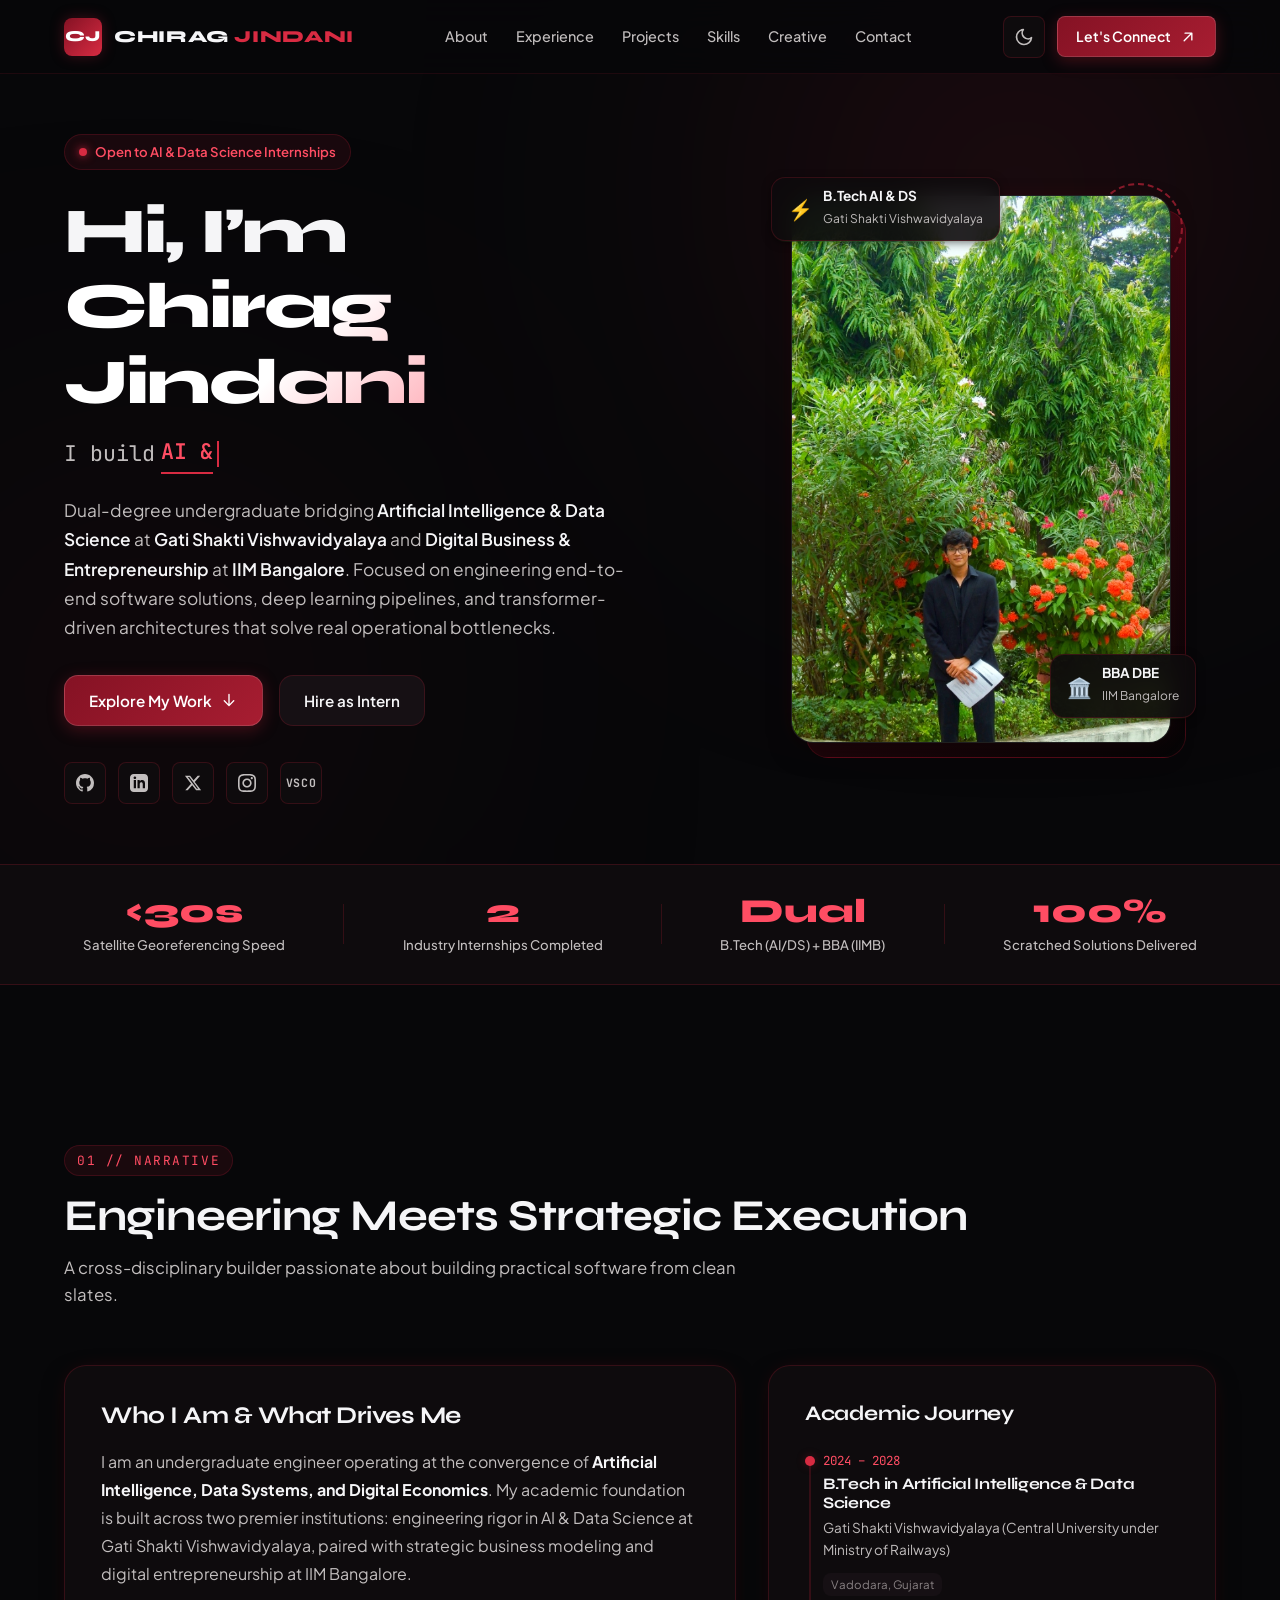
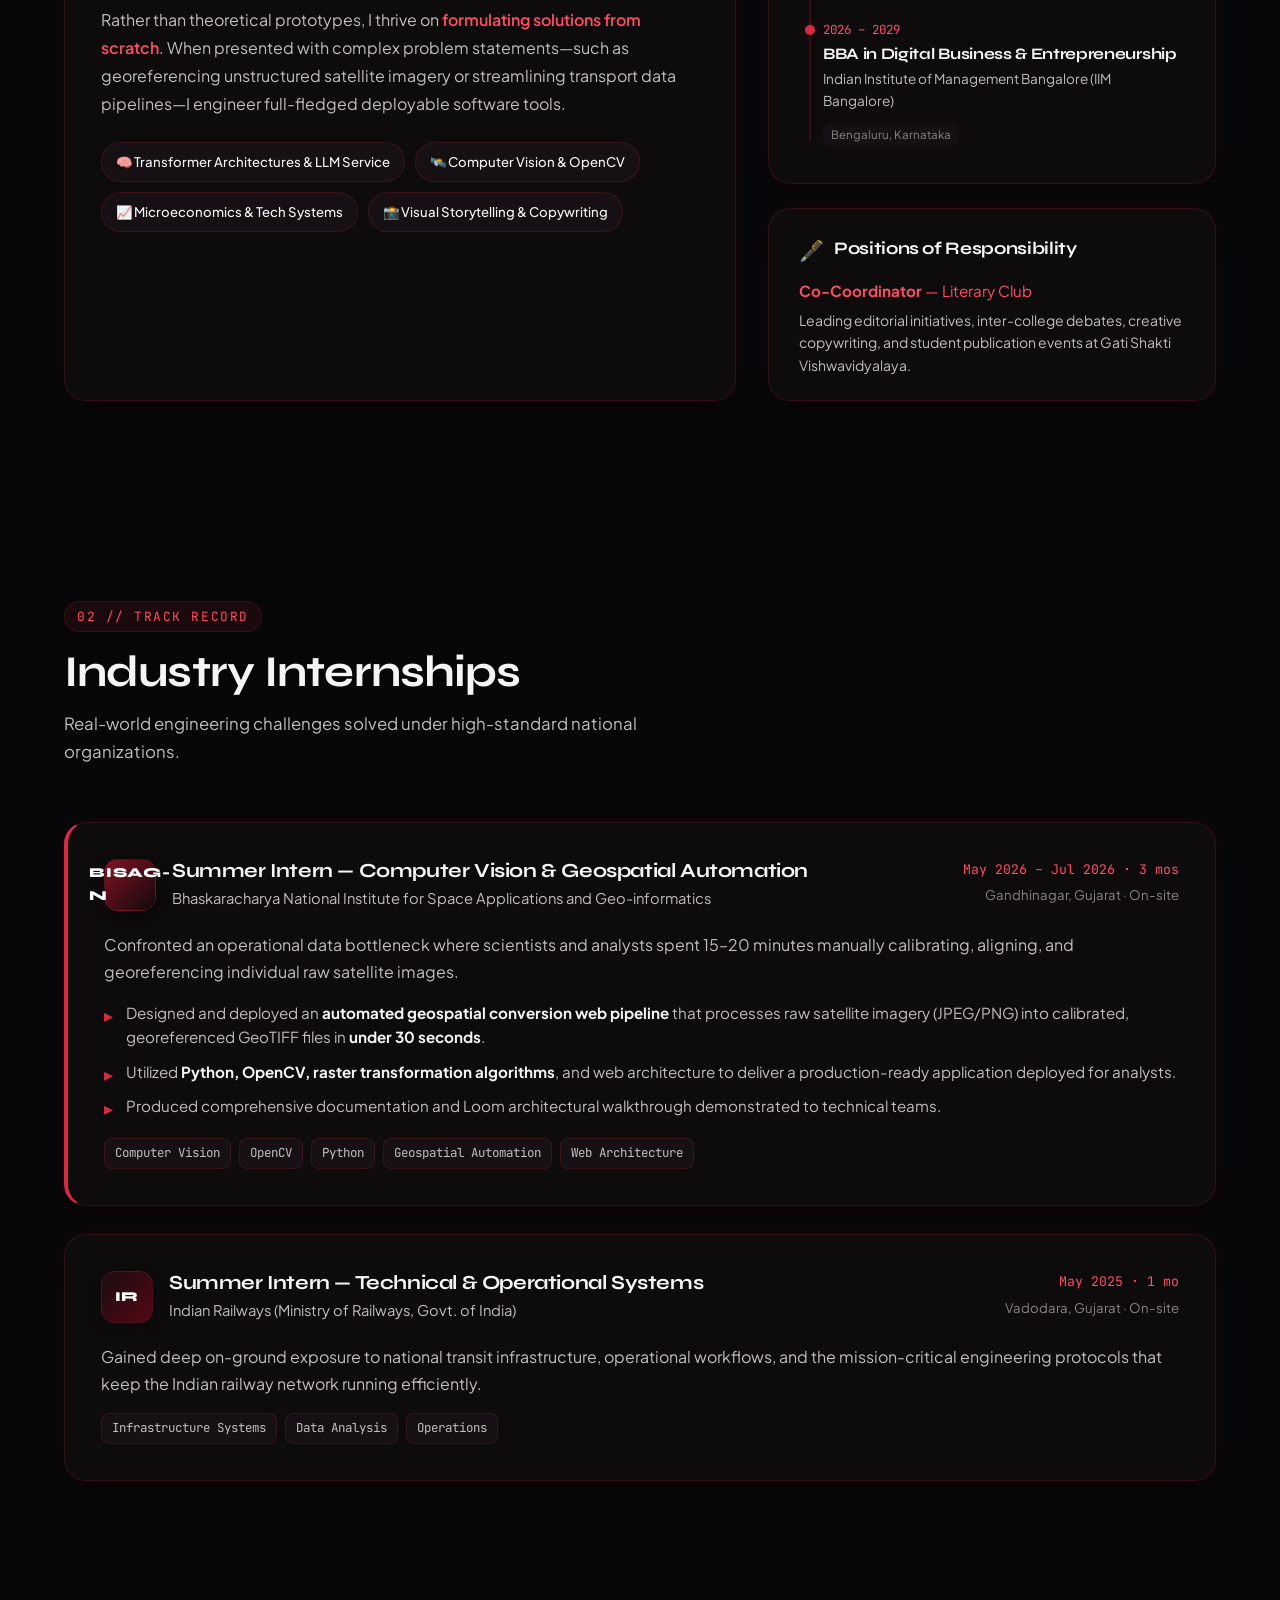
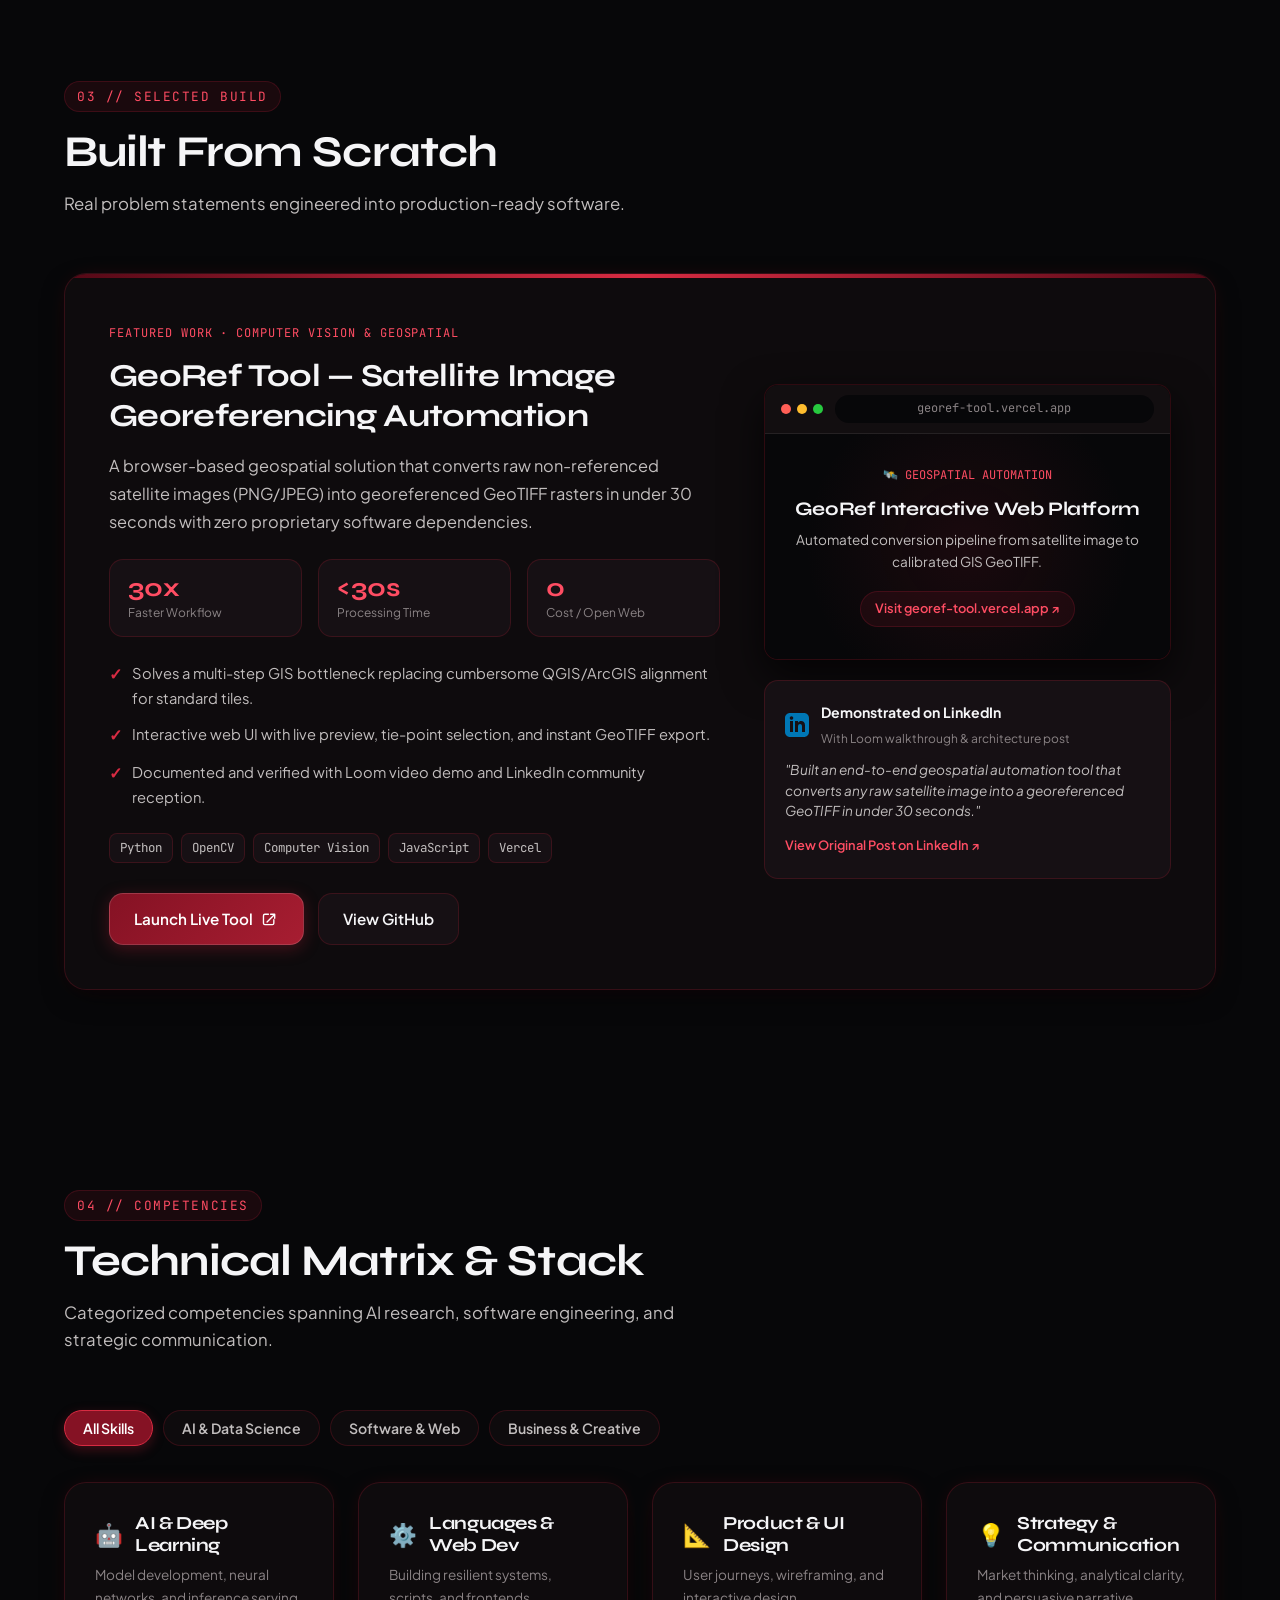
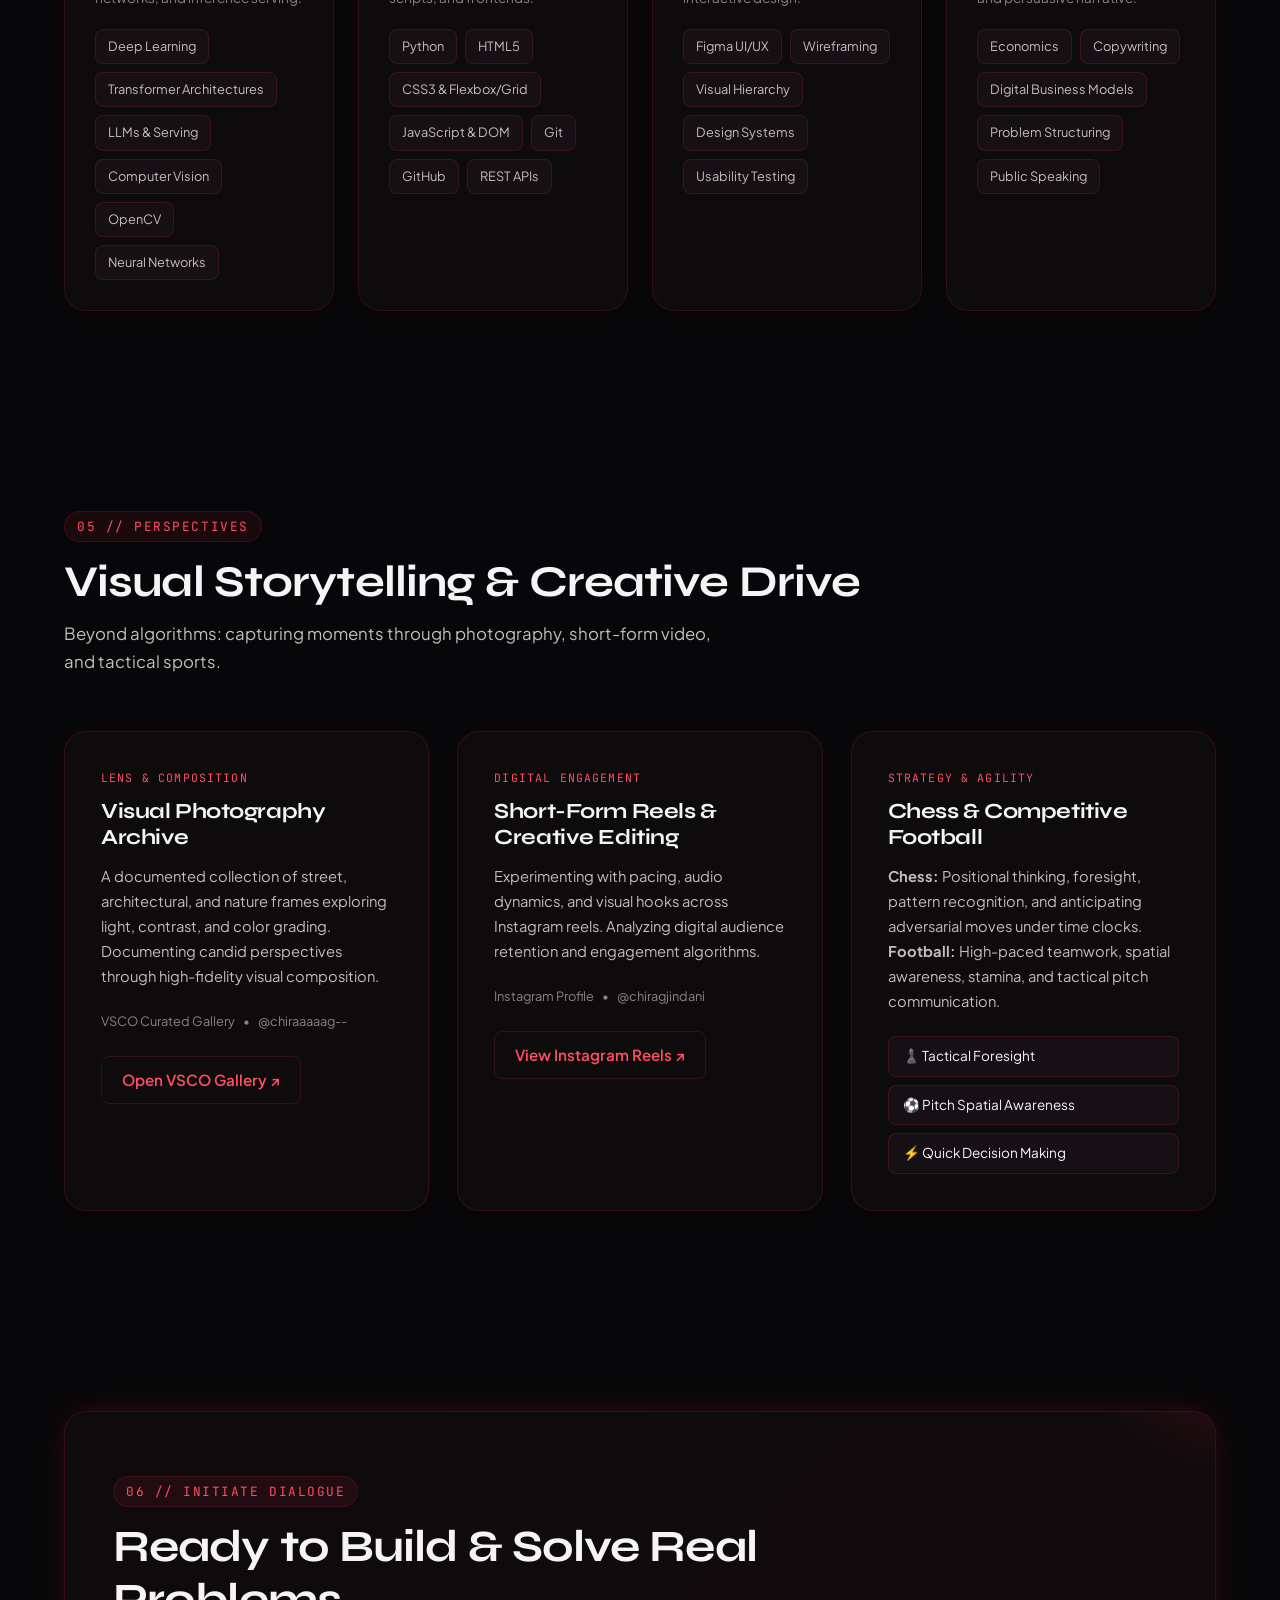
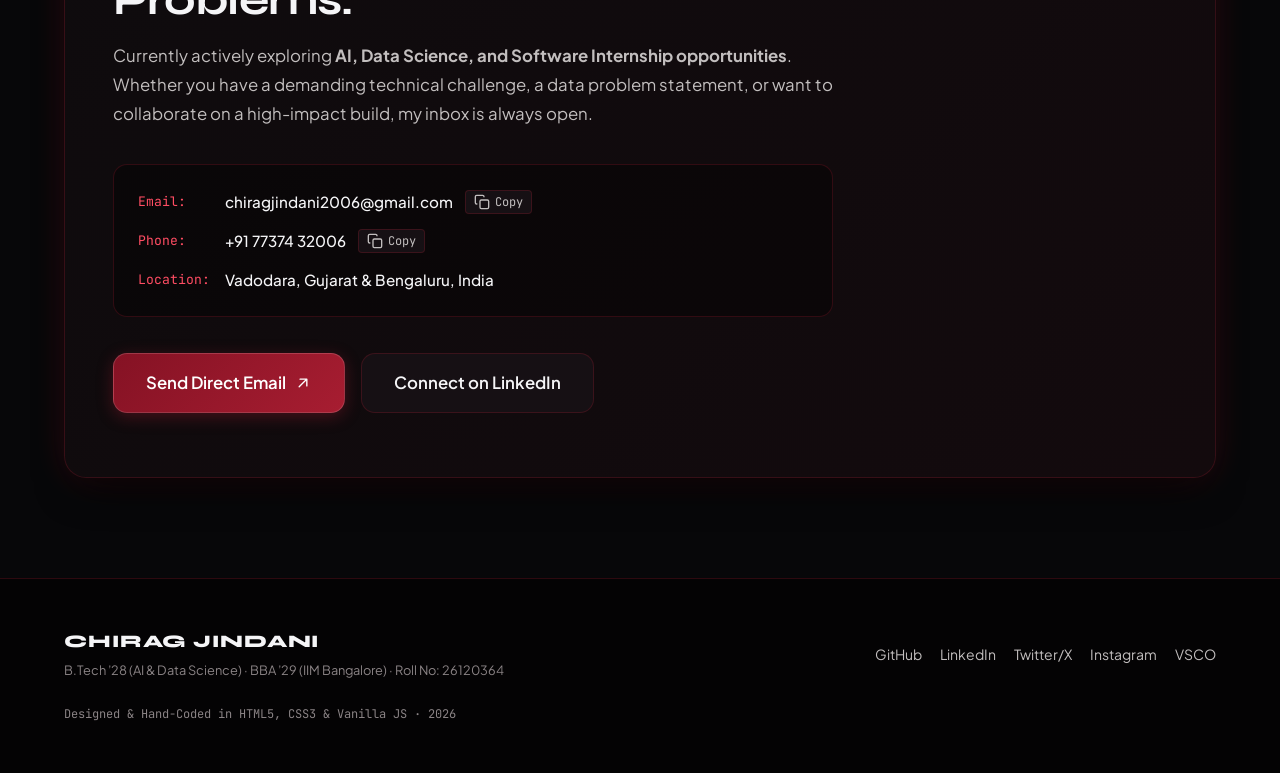
==== index.html @ e6c6c6e1 "Initial commit: Chirag Jindani portfolio and mid-term project report" ====
<!DOCTYPE html>
<html lang="en" data-theme="dark">
<head>
  <meta charset="UTF-8">
  <meta name="viewport" content="width=device-width, initial-scale=1.0">
  <meta name="description" content="Chirag Jindani — AI & Data Science Engineer (B.Tech '28 @ GSV) & Business Strategist (BBA '29 @ IIM Bangalore). Geospatial automation builder, Deep Learning & LLM researcher.">
  <meta name="author" content="Chirag Jindani">
  <meta name="theme-color" content="#070709">

  <!-- Open Graph / Meta -->
  <meta property="og:title" content="Chirag Jindani | AI & Data Science Portfolio">
  <meta property="og:description" content="Dual-degree AI Engineer & Business Strategist. Ex-Intern @ Indian Railways & BISAG-N. Creator of GeoRef Tool.">
  <meta property="og:type" content="website">

  <title>Chirag Jindani — AI &amp; Data Science Scholar | IIM Bangalore &amp; GSV</title>

  <!-- Google Fonts: Syne (Ultra-stylish display) & Plus Jakarta Sans (Crisp modern sans) -->
  <link rel="preconnect" href="https://fonts.googleapis.com">
  <link rel="preconnect" href="https://fonts.gstatic.com" crossorigin>
  <link href="https://fonts.googleapis.com/css2?family=Plus+Jakarta+Sans:ital,wght@0,300;0,400;0,500;0,600;0,700;0,800;1,400&family=Syne:wght@600;700;800&family=JetBrains+Mono:wght@400;500;600&display=swap" rel="stylesheet">

  <!-- Stylesheet -->
  <link rel="stylesheet" href="style.css">
</head>
<body>

  <!-- Ambient Maroon Glow Background -->
  <div class="ambient-glow" aria-hidden="true">
    <div class="glow-orb glow-top"></div>
    <div class="glow-orb glow-middle"></div>
  </div>

  <!-- Header / Navigation Bar -->
  <header class="site-header" id="header">
    <div class="nav-container">
      <a href="#hero" class="brand-logo" aria-label="Chirag Jindani Homepage">
        <span class="logo-mark">CJ</span>
        <span class="logo-text">CHIRAG <span class="text-maroon">JINDANI</span></span>
      </a>

      <!-- Desktop Nav Links -->
      <nav class="nav-desktop" aria-label="Primary Navigation">
        <a href="#about" class="nav-link">About</a>
        <a href="#experience" class="nav-link">Experience</a>
        <a href="#projects" class="nav-link">Projects</a>
        <a href="#skills" class="nav-link">Skills</a>
        <a href="#creative" class="nav-link">Creative</a>
        <a href="#contact" class="nav-link">Contact</a>
      </nav>

      <!-- Action Buttons: Theme Toggle & CTA -->
      <div class="header-actions">
        <!-- Theme Switcher -->
        <button id="theme-toggle" class="btn-icon" aria-label="Toggle Theme Mode" title="Toggle Maroon Dark / Crimson Noir">
          <svg class="sun-icon" viewBox="0 0 24 24" fill="none" stroke="currentColor" stroke-width="2" stroke-linecap="round" stroke-linejoin="round">
            <circle cx="12" cy="12" r="5"></circle>
            <line x1="12" y1="1" x2="12" y2="3"></line>
            <line x1="12" y1="21" x2="12" y2="23"></line>
            <line x1="4.22" y1="4.22" x2="5.64" y2="5.64"></line>
            <line x1="18.36" y1="18.36" x2="19.78" y2="19.78"></line>
            <line x1="1" y1="12" x2="3" y2="12"></line>
            <line x1="21" y1="12" x2="23" y2="12"></line>
            <line x1="4.22" y1="19.78" x2="5.64" y2="18.36"></line>
            <line x1="18.36" y1="5.64" x2="19.78" y2="4.22"></line>
          </svg>
          <svg class="moon-icon" viewBox="0 0 24 24" fill="none" stroke="currentColor" stroke-width="2" stroke-linecap="round" stroke-linejoin="round">
            <path d="M21 12.79A9 9 0 1 1 11.21 3 7 7 0 0 0 21 12.79z"></path>
          </svg>
        </button>

        <!-- Direct Email Button -->
        <a href="mailto:chiragjindani2006@gmail.com?subject=Internship%20Opportunity" class="btn btn-primary btn-sm">
          <span>Let's Connect</span>
          <svg class="arrow-icon" viewBox="0 0 20 20" fill="currentColor">
            <path fill-rule="evenodd" d="M5.22 14.78a.75.75 0 001.06 0l7.22-7.22v5.69a.75.75 0 001.5 0v-7.5a.75.75 0 00-.75-.75h-7.5a.75.75 0 000 1.5h5.69l-7.22 7.22a.75.75 0 000 1.06z" clip-rule="evenodd" />
          </svg>
        </a>

        <!-- Mobile Hamburger Toggle -->
        <button id="menu-toggle" class="btn-icon mobile-toggle" aria-label="Toggle navigation menu" aria-expanded="false">
          <span class="bar"></span>
          <span class="bar"></span>
          <span class="bar"></span>
        </button>
      </div>
    </div>

    <!-- Mobile Drawer -->
    <div id="mobile-menu" class="mobile-drawer" aria-hidden="true">
      <nav class="mobile-nav">
        <a href="#about" class="mobile-nav-link">01. About</a>
        <a href="#experience" class="mobile-nav-link">02. Experience</a>
        <a href="#projects" class="mobile-nav-link">03. Projects</a>
        <a href="#skills" class="mobile-nav-link">04. Skills</a>
        <a href="#creative" class="mobile-nav-link">05. Creative &amp; Media</a>
        <a href="#contact" class="mobile-nav-link">06. Contact</a>
      </nav>
      <div class="mobile-drawer-footer">
        <a href="mailto:chiragjindani2006@gmail.com" class="btn btn-primary btn-block">Email Chirag</a>
      </div>
    </div>
  </header>

  <main>
    <!-- ================= HERO SECTION ================= -->
    <section class="section hero-section" id="hero">
      <div class="container hero-container">
        <!-- Left: Text & Pitch -->
        <div class="hero-content">
          <div class="status-badge">
            <span class="status-pulse"></span>
            <span>Open to AI &amp; Data Science Internships</span>
          </div>

          <h1 class="hero-title">
            Hi, I’m <span class="highlight-text">Chirag Jindani</span>
          </h1>

          <div class="typewriter-container">
            <span class="typewriter-prefix">I build </span>
            <span id="typewriter" class="typewriter-text"></span>
            <span class="cursor">&nbsp;</span>
          </div>

          <p class="hero-description">
            Dual-degree undergraduate bridging <strong>Artificial Intelligence &amp; Data Science</strong> at 
            <strong>Gati Shakti Vishwavidyalaya</strong> and <strong>Digital Business &amp; Entrepreneurship</strong> at 
            <strong>IIM Bangalore</strong>. Focused on engineering end-to-end software solutions, deep learning pipelines, 
            and transformer-driven architectures that solve real operational bottlenecks.
          </p>

          <div class="hero-actions">
            <a href="#projects" class="btn btn-primary">
              <span>Explore My Work</span>
              <svg class="icon-inline" viewBox="0 0 20 20" fill="currentColor">
                <path fill-rule="evenodd" d="M10 3a.75.75 0 01.75.75v10.638l3.96-4.158a.75.75 0 111.08 1.04l-5.25 5.5a.75.75 0 01-1.08 0l-5.25-5.5a.75.75 0 111.08-1.04l3.96 4.158V3.75A.75.75 0 0110 3z" clip-rule="evenodd" />
              </svg>
            </a>
            <a href="mailto:chiragjindani2006@gmail.com?subject=Internship%20Role%20Discussion" class="btn btn-secondary">
              <span>Hire as Intern</span>
            </a>
          </div>

          <!-- Social Quick Links Bar -->
          <div class="social-strip">
            <a href="https://github.com/CHIRAG-JINDANI" target="_blank" rel="noopener noreferrer" class="social-icon-btn" aria-label="GitHub">
              <svg viewBox="0 0 24 24" fill="currentColor"><path d="M12 0C5.37 0 0 5.37 0 12c0 5.31 3.435 9.795 8.205 11.385.6.105.825-.255.825-.57 0-.285-.015-1.23-.015-2.235-3.015.555-3.795-.735-4.035-1.41-.135-.345-.72-1.41-1.23-1.695-.42-.225-1.02-.78-.015-.795.945-.015 1.62.87 1.845 1.23 1.08 1.815 2.805 1.305 3.495.99.105-.78.42-1.305.765-1.605-2.67-.3-5.46-1.335-5.46-5.925 0-1.305.465-2.385 1.23-3.225-.12-.3-.54-1.53.12-3.18 0 0 1.005-.315 3.3 1.23.96-.27 1.98-.405 3-.405s2.04.135 3 .405c2.295-1.56 3.3-1.23 3.3-1.23.66 1.65.24 2.88.12 3.18.765.84 1.23 1.905 1.23 3.225 0 4.605-2.805 5.625-5.475 5.925.435.375.81 1.095.81 2.22 0 1.605-.015 2.895-.015 3.3 0 .315.225.69.825.57A12.02 12.02 0 0024 12c0-6.63-5.37-12-12-12z"/></svg>
            </a>
            <a href="https://www.linkedin.com/in/chirag-jindani-3785201b8/" target="_blank" rel="noopener noreferrer" class="social-icon-btn" aria-label="LinkedIn">
              <svg viewBox="0 0 24 24" fill="currentColor"><path d="M19 0h-14c-2.761 0-5 2.239-5 5v14c0 2.761 2.239 5 5 5h14c2.762 0 5-2.239 5-5v-14c0-2.761-2.238-5-5-5zm-11 19h-3v-11h3v11zm-1.5-12.268c-.966 0-1.75-.79-1.75-1.764s.784-1.764 1.75-1.764 1.75.79 1.75 1.764-.783 1.764-1.75 1.764zm13.5 12.268h-3v-5.604c0-3.368-4-3.113-4 0v5.604h-3v-11h3v1.765c1.396-2.586 7-2.777 7 2.476v6.759z"/></svg>
            </a>
            <a href="https://x.com/ChiragJindani" target="_blank" rel="noopener noreferrer" class="social-icon-btn" aria-label="X / Twitter">
              <svg viewBox="0 0 24 24" fill="currentColor"><path d="M18.244 2.25h3.308l-7.227 8.26 8.502 11.24H16.17l-5.214-6.817L4.99 21.75H1.68l7.73-8.835L1.254 2.25H8.08l4.713 6.231zm-1.161 17.52h1.833L7.084 4.126H5.117z"/></svg>
            </a>
            <a href="https://instagram.com/chiragjindani" target="_blank" rel="noopener noreferrer" class="social-icon-btn" aria-label="Instagram">
              <svg viewBox="0 0 24 24" fill="currentColor"><path d="M12 2.163c3.204 0 3.584.012 4.85.07 3.252.148 4.771 1.691 4.919 4.919.058 1.265.069 1.645.069 4.849 0 3.205-.012 3.584-.069 4.849-.149 3.225-1.664 4.771-4.919 4.919-1.266.058-1.644.07-4.85.07-3.204 0-3.584-.012-4.849-.07-3.26-.149-4.771-1.699-4.919-4.92-.058-1.265-.07-1.644-.07-4.849 0-3.204.013-3.583.07-4.849.149-3.227 1.664-4.771 4.919-4.919 1.266-.057 1.645-.069 4.849-.069zm0-2.163c-3.259 0-3.667.014-4.947.072-4.358.2-6.78 2.618-6.98 6.98-.059 1.281-.073 1.689-.073 4.948 0 3.259.014 3.668.072 4.948.2 4.358 2.618 6.78 6.98 6.98 1.281.058 1.689.072 4.948.072 3.259 0 3.668-.014 4.948-.072 4.354-.2 6.782-2.618 6.979-6.98.059-1.28.073-1.689.073-4.948 0-3.259-.014-3.667-.072-4.947-.196-4.354-2.617-6.78-6.979-6.98-1.281-.059-1.69-.073-4.949-.073zm0 5.838c-3.403 0-6.162 2.759-6.162 6.162s2.759 6.163 6.162 6.163 6.162-2.759 6.162-6.163c0-3.403-2.759-6.162-6.162-6.162zm0 10.162c-2.209 0-4-1.79-4-4 0-2.209 1.791-4 4-4s4 1.791 4 4c0 2.21-1.791 4-4 4zm6.406-11.845c-.796 0-1.441.645-1.441 1.44s.645 1.44 1.441 1.44c.795 0 1.439-.645 1.439-1.44s-.644-1.44-1.439-1.44z"/></svg>
            </a>
            <a href="https://vsco.co/chiraaaaag--/gallery" target="_blank" rel="noopener noreferrer" class="social-icon-btn vsco-btn" aria-label="VSCO Gallery">
              <span class="vsco-text">VSCO</span>
            </a>
          </div>
        </div>

        <!-- Right: Editorial Framed Portrait Stage -->
        <div class="hero-visual">
          <div class="portrait-stage">
            <div class="portrait-backdrop-monolith"></div>
            <div class="portrait-crimson-ring"></div>
            <div class="portrait-image-wrapper">
              <img src="images/chirag-portrait-2.jpg" alt="Chirag Jindani standing in suit" class="portrait-photo">
            </div>

            <!-- Floating Credential Badges -->
            <div class="floating-badge badge-top-left">
              <span class="badge-icon">⚡</span>
              <div>
                <strong>B.Tech AI &amp; DS</strong>
                <small>Gati Shakti Vishwavidyalaya</small>
              </div>
            </div>

            <div class="floating-badge badge-bottom-right">
              <span class="badge-icon">🏛️</span>
              <div>
                <strong>BBA DBE</strong>
                <small>IIM Bangalore</small>
              </div>
            </div>
          </div>
        </div>
      </div>

      <!-- Quick Metrics Ribbon -->
      <div class="metrics-ribbon">
        <div class="container metrics-grid">
          <div class="metric-item">
            <span class="metric-number" data-target="30">&lt;30s</span>
            <span class="metric-label">Satellite Georeferencing Speed</span>
          </div>
          <div class="metric-divider"></div>
          <div class="metric-item">
            <span class="metric-number">2</span>
            <span class="metric-label">Industry Internships Completed</span>
          </div>
          <div class="metric-divider"></div>
          <div class="metric-item">
            <span class="metric-number">Dual</span>
            <span class="metric-label">B.Tech (AI/DS) + BBA (IIMB)</span>
          </div>
          <div class="metric-divider"></div>
          <div class="metric-item">
            <span class="metric-number">100%</span>
            <span class="metric-label">Scratched Solutions Delivered</span>
          </div>
        </div>
      </div>
    </section>

    <!-- ================= ABOUT SECTION ================= -->
    <section class="section about-section" id="about">
      <div class="container">
        <div class="section-header">
          <span class="section-tag">01 // NARRATIVE</span>
          <h2 class="section-title">Engineering Meets Strategic Execution</h2>
          <p class="section-subtitle">A cross-disciplinary builder passionate about building practical software from clean slates.</p>
        </div>

        <div class="about-grid">
          <div class="about-card story-card">
            <h3>Who I Am &amp; What Drives Me</h3>
            <p>
              I am an undergraduate engineer operating at the convergence of <strong>Artificial Intelligence, Data Systems, and Digital Economics</strong>. 
              My academic foundation is built across two premier institutions: engineering rigor in AI &amp; Data Science at Gati Shakti Vishwavidyalaya, 
              paired with strategic business modeling and digital entrepreneurship at IIM Bangalore.
            </p>
            <p>
              Rather than theoretical prototypes, I thrive on <em>formulating solutions from scratch</em>. When presented with complex problem statements—such 
              as georeferencing unstructured satellite imagery or streamlining transport data pipelines—I engineer full-fledged deployable software tools.
            </p>
            <div class="story-highlights">
              <div class="highlight-pill">🧠 Transformer Architectures &amp; LLM Service</div>
              <div class="highlight-pill">🛰️ Computer Vision &amp; OpenCV</div>
              <div class="highlight-pill">📈 Microeconomics &amp; Tech Systems</div>
              <div class="highlight-pill">📸 Visual Storytelling &amp; Copywriting</div>
            </div>
          </div>

          <div class="about-sidebar">
            <!-- Academic Split Card -->
            <div class="about-card education-card">
              <h3>Academic Journey</h3>
              <div class="edu-timeline">
                <div class="edu-item">
                  <div class="edu-dot"></div>
                  <div class="edu-details">
                    <span class="edu-period">2024 – 2028</span>
                    <h4>B.Tech in Artificial Intelligence &amp; Data Science</h4>
                    <p class="edu-inst">Gati Shakti Vishwavidyalaya (Central University under Ministry of Railways)</p>
                    <span class="edu-badge">Vadodara, Gujarat</span>
                  </div>
                </div>
                <div class="edu-item">
                  <div class="edu-dot"></div>
                  <div class="edu-details">
                    <span class="edu-period">2026 – 2029</span>
                    <h4>BBA in Digital Business &amp; Entrepreneurship</h4>
                    <p class="edu-inst">Indian Institute of Management Bangalore (IIM Bangalore)</p>
                    <span class="edu-badge">Bengaluru, Karnataka</span>
                  </div>
                </div>
              </div>
            </div>

            <!-- Leadership Mini Card -->
            <div class="about-card leadership-card">
              <div class="card-icon-header">
                <span class="icon-accent">🖋️</span>
                <h4>Positions of Responsibility</h4>
              </div>
              <p class="lead-role"><strong>Co-Coordinator</strong> — Literary Club</p>
              <p class="lead-desc">Leading editorial initiatives, inter-college debates, creative copywriting, and student publication events at Gati Shakti Vishwavidyalaya.</p>
            </div>
          </div>
        </div>
      </div>
    </section>

    <!-- ================= EXPERIENCE SECTION ================= -->
    <section class="section experience-section" id="experience">
      <div class="container">
        <div class="section-header">
          <span class="section-tag">02 // TRACK RECORD</span>
          <h2 class="section-title">Industry Internships</h2>
          <p class="section-subtitle">Real-world engineering challenges solved under high-standard national organizations.</p>
        </div>

        <div class="experience-timeline">
          <!-- Item 1: BISAG-N -->
          <article class="exp-card active-exp">
            <div class="exp-header">
              <div class="exp-role-group">
                <div class="company-badge-logo">BISAG-N</div>
                <div>
                  <h3 class="exp-title">Summer Intern — Computer Vision &amp; Geospatial Automation</h3>
                  <p class="exp-org">Bhaskaracharya National Institute for Space Applications and Geo-informatics</p>
                </div>
              </div>
              <div class="exp-meta">
                <span class="exp-time">May 2026 – Jul 2026 · 3 mos</span>
                <span class="exp-location">Gandhinagar, Gujarat · On-site</span>
              </div>
            </div>
            <div class="exp-body">
              <p>
                Confronted an operational data bottleneck where scientists and analysts spent 15–20 minutes manually calibrating, 
                aligning, and georeferencing individual raw satellite images.
              </p>
              <ul class="exp-deliverables">
                <li>Designed and deployed an <strong>automated geospatial conversion web pipeline</strong> that processes raw satellite imagery (JPEG/PNG) into calibrated, georeferenced GeoTIFF files in <strong>under 30 seconds</strong>.</li>
                <li>Utilized <strong>Python, OpenCV, raster transformation algorithms</strong>, and web architecture to deliver a production-ready application deployed for analysts.</li>
                <li>Produced comprehensive documentation and Loom architectural walkthrough demonstrated to technical teams.</li>
              </ul>
              <div class="exp-tags">
                <span class="tag">Computer Vision</span>
                <span class="tag">OpenCV</span>
                <span class="tag">Python</span>
                <span class="tag">Geospatial Automation</span>
                <span class="tag">Web Architecture</span>
              </div>
            </div>
          </article>

          <!-- Item 2: Indian Railways -->
          <article class="exp-card">
            <div class="exp-header">
              <div class="exp-role-group">
                <div class="company-badge-logo ir-logo">IR</div>
                <div>
                  <h3 class="exp-title">Summer Intern — Technical &amp; Operational Systems</h3>
                  <p class="exp-org">Indian Railways (Ministry of Railways, Govt. of India)</p>
                </div>
              </div>
              <div class="exp-meta">
                <span class="exp-time">May 2025 · 1 mo</span>
                <span class="exp-location">Vadodara, Gujarat · On-site</span>
              </div>
            </div>
            <div class="exp-body">
              <p>
                Gained deep on-ground exposure to national transit infrastructure, operational workflows, and the mission-critical 
                engineering protocols that keep the Indian railway network running efficiently.
              </p>
              <div class="exp-tags">
                <span class="tag">Infrastructure Systems</span>
                <span class="tag">Data Analysis</span>
                <span class="tag">Operations</span>
              </div>
            </div>
          </article>
        </div>
      </div>
    </section>

    <!-- ================= FEATURED PROJECTS SECTION ================= -->
    <section class="section projects-section" id="projects">
      <div class="container">
        <div class="section-header">
          <span class="section-tag">03 // SELECTED BUILD</span>
          <h2 class="section-title">Built From Scratch</h2>
          <p class="section-subtitle">Real problem statements engineered into production-ready software.</p>
        </div>

        <!-- Featured Project Showcase Box -->
        <article class="project-showcase">
          <div class="project-grid">
            <div class="project-info">
              <div class="project-header-pill">FEATURED WORK · COMPUTER VISION &amp; GEOSPATIAL</div>
              <h3 class="project-title">GeoRef Tool — Satellite Image Georeferencing Automation</h3>
              <p class="project-lead">
                A browser-based geospatial solution that converts raw non-referenced satellite images (PNG/JPEG) into 
                georeferenced GeoTIFF rasters in under 30 seconds with zero proprietary software dependencies.
              </p>

              <div class="project-metrics">
                <div class="pm-box">
                  <strong>30x</strong>
                  <span>Faster Workflow</span>
                </div>
                <div class="pm-box">
                  <strong>&lt;30s</strong>
                  <span>Processing Time</span>
                </div>
                <div class="pm-box">
                  <strong>0</strong>
                  <span>Cost / Open Web</span>
                </div>
              </div>

              <div class="project-bullet-points">
                <div class="pb-item">
                  <span class="pb-check">✓</span>
                  <span>Solves a multi-step GIS bottleneck replacing cumbersome QGIS/ArcGIS alignment for standard tiles.</span>
                </div>
                <div class="pb-item">
                  <span class="pb-check">✓</span>
                  <span>Interactive web UI with live preview, tie-point selection, and instant GeoTIFF export.</span>
                </div>
                <div class="pb-item">
                  <span class="pb-check">✓</span>
                  <span>Documented and verified with Loom video demo and LinkedIn community reception.</span>
                </div>
              </div>

              <div class="project-tech-stack">
                <span class="tag">Python</span>
                <span class="tag">OpenCV</span>
                <span class="tag">Computer Vision</span>
                <span class="tag">JavaScript</span>
                <span class="tag">Vercel</span>
              </div>

              <div class="project-actions">
                <a href="https://georef-tool.vercel.app" target="_blank" rel="noopener noreferrer" class="btn btn-primary">
                  <span>Launch Live Tool</span>
                  <svg class="icon-inline" viewBox="0 0 20 20" fill="currentColor">
                    <path fill-rule="evenodd" d="M4.25 5.5a.75.75 0 00-.75.75v8.5c0 .414.336.75.75.75h8.5a.75.75 0 00.75-.75v-4a.75.75 0 011.5 0v4A2.25 2.25 0 0112.75 17h-8.5A2.25 2.25 0 012 14.75v-8.5A2.25 2.25 0 014.25 4h4a.75.75 0 010 1.5h-4z" clip-rule="evenodd" />
                    <path fill-rule="evenodd" d="M6.194 12.753a.75.75 0 001.06 1.06l7.22-7.22v2.657a.75.75 0 001.5 0v-4.5a.75.75 0 00-.75-.75h-4.5a.75.75 0 000 1.5h2.657l-7.22 7.22z" clip-rule="evenodd" />
                  </svg>
                </a>
                <a href="https://github.com/CHIRAG-JINDANI" target="_blank" rel="noopener noreferrer" class="btn btn-secondary">
                  <span>View GitHub</span>
                </a>
              </div>
            </div>

            <!-- Project Visual & LinkedIn Embed Interactive Card -->
            <div class="project-visual-pane">
              <div class="preview-browser-frame">
                <div class="browser-header">
                  <div class="browser-dots">
                    <span class="dot dot-red"></span>
                    <span class="dot dot-yellow"></span>
                    <span class="dot dot-green"></span>
                  </div>
                  <div class="browser-address">georef-tool.vercel.app</div>
                </div>
                <div class="browser-body">
                  <div class="browser-hero-preview">
                    <div class="preview-badge">🛰️ GEOSPATIAL AUTOMATION</div>
                    <h4>GeoRef Interactive Web Platform</h4>
                    <p>Automated conversion pipeline from satellite image to calibrated GIS GeoTIFF.</p>
                    <a href="https://georef-tool.vercel.app" target="_blank" rel="noopener noreferrer" class="preview-link-chip">
                      <span>Visit georef-tool.vercel.app ↗</span>
                    </a>
                  </div>
                </div>
              </div>

              <!-- LinkedIn Proof Card -->
              <div class="proof-card">
                <div class="proof-header">
                  <svg class="linkedin-blue-icon" viewBox="0 0 24 24" fill="currentColor">
                    <path d="M19 0h-14c-2.761 0-5 2.239-5 5v14c0 2.761 2.239 5 5 5h14c2.762 0 5-2.239 5-5v-14c0-2.761-2.238-5-5-5zm-11 19h-3v-11h3v11zm-1.5-12.268c-.966 0-1.75-.79-1.75-1.764s.784-1.764 1.75-1.764 1.75.79 1.75 1.764-.783 1.764-1.75 1.764zm13.5 12.268h-3v-5.604c0-3.368-4-3.113-4 0v5.604h-3v-11h3v1.765c1.396-2.586 7-2.777 7 2.476v6.759z"/>
                  </svg>
                  <div>
                    <strong>Demonstrated on LinkedIn</strong>
                    <small>With Loom walkthrough &amp; architecture post</small>
                  </div>
                </div>
                <p class="proof-text">"Built an end-to-end geospatial automation tool that converts any raw satellite image into a georeferenced GeoTIFF in under 30 seconds."</p>
                <a href="https://www.linkedin.com/in/chirag-jindani-3785201b8/" target="_blank" rel="noopener noreferrer" class="proof-action">
                  <span>View Original Post on LinkedIn ↗</span>
                </a>
              </div>
            </div>
          </div>
        </article>
      </div>
    </section>

    <!-- ================= SKILLS SECTION ================= -->
    <section class="section skills-section" id="skills">
      <div class="container">
        <div class="section-header">
          <span class="section-tag">04 // COMPETENCIES</span>
          <h2 class="section-title">Technical Matrix &amp; Stack</h2>
          <p class="section-subtitle">Categorized competencies spanning AI research, software engineering, and strategic communication.</p>
        </div>

        <!-- Filter Tabs -->
        <div class="skills-filter-bar">
          <button class="filter-btn active" data-filter="all">All Skills</button>
          <button class="filter-btn" data-filter="ai">AI &amp; Data Science</button>
          <button class="filter-btn" data-filter="engineering">Software &amp; Web</button>
          <button class="filter-btn" data-filter="strategy">Business &amp; Creative</button>
        </div>

        <div class="skills-grid">
          <!-- Card 1: AI & Deep Learning -->
          <div class="skill-category-card" data-category="ai">
            <div class="cat-header">
              <span class="cat-icon">🤖</span>
              <h3>AI &amp; Deep Learning</h3>
            </div>
            <p class="cat-desc">Model development, neural networks, and inference serving.</p>
            <div class="skill-pills">
              <span class="skill-pill">Deep Learning</span>
              <span class="skill-pill">Transformer Architectures</span>
              <span class="skill-pill">LLMs &amp; Serving</span>
              <span class="skill-pill">Computer Vision</span>
              <span class="skill-pill">OpenCV</span>
              <span class="skill-pill">Neural Networks</span>
            </div>
          </div>

          <!-- Card 2: Software Engineering & Web -->
          <div class="skill-category-card" data-category="engineering">
            <div class="cat-header">
              <span class="cat-icon">⚙️</span>
              <h3>Languages &amp; Web Dev</h3>
            </div>
            <p class="cat-desc">Building resilient systems, scripts, and frontends.</p>
            <div class="skill-pills">
              <span class="skill-pill">Python</span>
              <span class="skill-pill">HTML5</span>
              <span class="skill-pill">CSS3 &amp; Flexbox/Grid</span>
              <span class="skill-pill">JavaScript &amp; DOM</span>
              <span class="skill-pill">Git</span>
              <span class="skill-pill">GitHub</span>
              <span class="skill-pill">REST APIs</span>
            </div>
          </div>

          <!-- Card 3: Design & Product -->
          <div class="skill-category-card" data-category="strategy">
            <div class="cat-header">
              <span class="cat-icon">📐</span>
              <h3>Product &amp; UI Design</h3>
            </div>
            <p class="cat-desc">User journeys, wireframing, and interactive design.</p>
            <div class="skill-pills">
              <span class="skill-pill">Figma UI/UX</span>
              <span class="skill-pill">Wireframing</span>
              <span class="skill-pill">Visual Hierarchy</span>
              <span class="skill-pill">Design Systems</span>
              <span class="skill-pill">Usability Testing</span>
            </div>
          </div>

          <!-- Card 4: Business, Writing & Strategy -->
          <div class="skill-category-card" data-category="strategy">
            <div class="cat-header">
              <span class="cat-icon">💡</span>
              <h3>Strategy &amp; Communication</h3>
            </div>
            <p class="cat-desc">Market thinking, analytical clarity, and persuasive narrative.</p>
            <div class="skill-pills">
              <span class="skill-pill">Economics</span>
              <span class="skill-pill">Copywriting</span>
              <span class="skill-pill">Digital Business Models</span>
              <span class="skill-pill">Problem Structuring</span>
              <span class="skill-pill">Public Speaking</span>
            </div>
          </div>
        </div>
      </div>
    </section>

    <!-- ================= CREATIVE & MEDIA SECTION ================= -->
    <section class="section creative-section" id="creative">
      <div class="container">
        <div class="section-header">
          <span class="section-tag">05 // PERSPECTIVES</span>
          <h2 class="section-title">Visual Storytelling &amp; Creative Drive</h2>
          <p class="section-subtitle">Beyond algorithms: capturing moments through photography, short-form video, and tactical sports.</p>
        </div>

        <div class="creative-grid">
          <!-- Card 1: Photography / VSCO -->
          <article class="creative-card vsco-feature-card">
            <div class="creative-card-inner">
              <div class="creative-tag">LENS &amp; COMPOSITION</div>
              <h3>Visual Photography Archive</h3>
              <p>
                A documented collection of street, architectural, and nature frames exploring light, contrast, and color grading. 
                Documenting candid perspectives through high-fidelity visual composition.
              </p>
              <div class="creative-meta-strip">
                <span>VSCO Curated Gallery</span>
                <span>•</span>
                <span>@chiraaaaag--</span>
              </div>
              <a href="https://vsco.co/chiraaaaag--/gallery" target="_blank" rel="noopener noreferrer" class="btn btn-outline">
                <span>Open VSCO Gallery ↗</span>
              </a>
            </div>
          </article>

          <!-- Card 2: Short-Form Content / Reels -->
          <article class="creative-card insta-feature-card">
            <div class="creative-card-inner">
              <div class="creative-tag">DIGITAL ENGAGEMENT</div>
              <h3>Short-Form Reels &amp; Creative Editing</h3>
              <p>
                Experimenting with pacing, audio dynamics, and visual hooks across Instagram reels. 
                Analyzing digital audience retention and engagement algorithms.
              </p>
              <div class="creative-meta-strip">
                <span>Instagram Profile</span>
                <span>•</span>
                <span>@chiragjindani</span>
              </div>
              <a href="https://instagram.com/chiragjindani" target="_blank" rel="noopener noreferrer" class="btn btn-outline">
                <span>View Instagram Reels ↗</span>
              </a>
            </div>
          </article>

          <!-- Card 3: Analytical Pursuits: Chess & Football -->
          <article class="creative-card tactical-card">
            <div class="creative-card-inner">
              <div class="creative-tag">STRATEGY &amp; AGILITY</div>
              <h3>Chess &amp; Competitive Football</h3>
              <p>
                <strong>Chess:</strong> Positional thinking, foresight, pattern recognition, and anticipating adversarial moves under time clocks.<br>
                <strong>Football:</strong> High-paced teamwork, spatial awareness, stamina, and tactical pitch communication.
              </p>
              <div class="tactical-chips">
                <span class="t-chip">♟️ Tactical Foresight</span>
                <span class="t-chip">⚽ Pitch Spatial Awareness</span>
                <span class="t-chip">⚡ Quick Decision Making</span>
              </div>
            </div>
          </article>
        </div>
      </div>
    </section>

    <!-- ================= CONTACT & CONNECT SECTION ================= -->
    <section class="section contact-section" id="contact">
      <div class="container">
        <div class="contact-box">
          <div class="contact-content">
            <span class="section-tag">06 // INITIATE DIALOGUE</span>
            <h2 class="contact-title">Ready to Build &amp; Solve Real Problems.</h2>
            <p class="contact-desc">
              Currently actively exploring <strong>AI, Data Science, and Software Internship opportunities</strong>. 
              Whether you have a demanding technical challenge, a data problem statement, or want to collaborate on a high-impact build, 
              my inbox is always open.
            </p>

            <div class="contact-direct-info">
              <div class="contact-info-row">
                <span class="ci-label">Email:</span>
                <a href="mailto:chiragjindani2006@gmail.com" class="ci-value">chiragjindani2006@gmail.com</a>
                <button class="copy-btn" data-copy="chiragjindani2006@gmail.com" title="Copy Email">
                  <svg viewBox="0 0 24 24" fill="none" stroke="currentColor" stroke-width="2" width="16" height="16">
                    <rect x="9" y="9" width="13" height="13" rx="2" ry="2"></rect>
                    <path d="M5 15H4a2 2 0 0 1-2-2V4a2 2 0 0 1 2-2h9a2 2 0 0 1 2 2v1"></path>
                  </svg>
                  <span class="copy-text">Copy</span>
                </button>
              </div>

              <div class="contact-info-row">
                <span class="ci-label">Phone:</span>
                <a href="tel:+917737432006" class="ci-value">+91 77374 32006</a>
                <button class="copy-btn" data-copy="+917737432006" title="Copy Phone">
                  <svg viewBox="0 0 24 24" fill="none" stroke="currentColor" stroke-width="2" width="16" height="16">
                    <rect x="9" y="9" width="13" height="13" rx="2" ry="2"></rect>
                    <path d="M5 15H4a2 2 0 0 1-2-2V4a2 2 0 0 1 2-2h9a2 2 0 0 1 2 2v1"></path>
                  </svg>
                  <span class="copy-text">Copy</span>
                </button>
              </div>

              <div class="contact-info-row">
                <span class="ci-label">Location:</span>
                <span class="ci-value">Vadodara, Gujarat &amp; Bengaluru, India</span>
              </div>
            </div>

            <div class="contact-buttons">
              <a href="mailto:chiragjindani2006@gmail.com?subject=Internship%20Opportunity" class="btn btn-primary btn-lg">
                <span>Send Direct Email</span>
                <svg class="arrow-icon" viewBox="0 0 20 20" fill="currentColor">
                  <path fill-rule="evenodd" d="M5.22 14.78a.75.75 0 001.06 0l7.22-7.22v5.69a.75.75 0 001.5 0v-7.5a.75.75 0 00-.75-.75h-7.5a.75.75 0 000 1.5h5.69l-7.22 7.22a.75.75 0 000 1.06z" clip-rule="evenodd" />
                </svg>
              </a>
              <a href="https://www.linkedin.com/in/chirag-jindani-3785201b8/" target="_blank" rel="noopener noreferrer" class="btn btn-secondary btn-lg">
                <span>Connect on LinkedIn</span>
              </a>
            </div>
          </div>
        </div>
      </div>
    </section>
  </main>

  <!-- ================= FOOTER ================= -->
  <footer class="site-footer">
    <div class="container footer-container">
      <div class="footer-left">
        <span class="footer-brand">CHIRAG JINDANI</span>
        <p class="footer-sub">B.Tech ’28 (AI &amp; Data Science) · BBA ’29 (IIM Bangalore) · Roll No: 26120364</p>
      </div>

      <div class="footer-socials">
        <a href="https://github.com/CHIRAG-JINDANI" target="_blank" rel="noopener noreferrer">GitHub</a>
        <a href="https://www.linkedin.com/in/chirag-jindani-3785201b8/" target="_blank" rel="noopener noreferrer">LinkedIn</a>
        <a href="https://x.com/ChiragJindani" target="_blank" rel="noopener noreferrer">Twitter/X</a>
        <a href="https://instagram.com/chiragjindani" target="_blank" rel="noopener noreferrer">Instagram</a>
        <a href="https://vsco.co/chiraaaaag--/gallery" target="_blank" rel="noopener noreferrer">VSCO</a>
      </div>

      <div class="footer-right">
        <p class="copyright">Designed &amp; Hand-Coded in HTML5, CSS3 &amp; Vanilla JS · 2026</p>
      </div>
    </div>
  </footer>

  <!-- Scroll-to-Top Floating Button -->
  <button id="back-to-top" class="back-to-top-btn" aria-label="Back to top" title="Back to top">
    <svg viewBox="0 0 24 24" fill="none" stroke="currentColor" stroke-width="2.5" stroke-linecap="round" stroke-linejoin="round">
      <polyline points="18 15 12 9 6 15"></polyline>
    </svg>
  </button>

  <!-- JavaScript -->
  <script src="script.js"></script>
</body>
</html>
---- style.css ----
/* ==========================================================================
   CHIRAG JINDANI — RESUME PORTFOLIO DESIGN SYSTEM
   Theme: Deep Obsidian Black & Rich Maroon / Crimson Accent
   Typography: Syne (Display) + Plus Jakarta Sans (Body) + JetBrains Mono (Tech)
   Author: Chirag Jindani (Roll No: 26120364)
   ========================================================================== */

/* ---------- 1. CSS VARIABLES & DESIGN TOKENS ---------- */
:root {
  /* Color Palette: Dark Maroon & Black */
  --bg-primary: #070709;
  --bg-surface: #0e0b0d;
  --bg-surface-elevated: #161014;
  --bg-surface-hover: #1e141a;
  
  --maroon-deep: #540816;
  --maroon-primary: #851224;
  --maroon-vibrant: #a71d31;
  --maroon-crimson: #d82b42;
  --maroon-light: #ff4d63;
  --maroon-glow: rgba(167, 29, 49, 0.35);
  --maroon-subtle: rgba(167, 29, 49, 0.12);
  --maroon-border: rgba(167, 29, 49, 0.25);
  --maroon-border-hover: rgba(216, 43, 66, 0.6);

  /* Typography Colors */
  --text-main: #f5f5f7;
  --text-secondary: #c2bebe;
  --text-muted: #8a8385;
  --text-inverse: #070709;

  /* Typography Stacks */
  --font-display: 'Syne', -apple-system, BlinkMacSystemFont, sans-serif;
  --font-body: 'Plus Jakarta Sans', -apple-system, BlinkMacSystemFont, sans-serif;
  --font-mono: 'JetBrains Mono', monospace;

  /* Layout & Spacing */
  --max-width: 1200px;
  --header-height: 74px;
  --border-radius-sm: 8px;
  --border-radius-md: 14px;
  --border-radius-lg: 22px;
  --border-radius-full: 9999px;

  /* Transitions */
  --transition-fast: 0.18s cubic-bezier(0.16, 1, 0.3, 1);
  --transition-normal: 0.3s cubic-bezier(0.16, 1, 0.3, 1);
  --transition-smooth: 0.5s cubic-bezier(0.16, 1, 0.3, 1);

  /* Shadows */
  --shadow-sm: 0 2px 8px rgba(0, 0, 0, 0.5);
  --shadow-card: 0 10px 30px -10px rgba(0, 0, 0, 0.8), 0 0 25px -10px var(--maroon-glow);
  --shadow-hover: 0 20px 40px -15px rgba(0, 0, 0, 0.9), 0 0 35px -5px var(--maroon-glow);
}

/* Light / Crimson Contrast Theme (Optional switch) */
[data-theme="light"] {
  --bg-primary: #fbf7f8;
  --bg-surface: #ffffff;
  --bg-surface-elevated: #f4eaec;
  --bg-surface-hover: #ede0e3;

  --text-main: #180d10;
  --text-secondary: #57464b;
  --text-muted: #826e73;
  --text-inverse: #ffffff;

  --maroon-deep: #40040e;
  --maroon-primary: #851224;
  --maroon-vibrant: #a71d31;
  --maroon-crimson: #c21b33;
  --maroon-light: #e6223d;
  --maroon-glow: rgba(167, 29, 49, 0.18);
  --maroon-subtle: rgba(167, 29, 49, 0.08);
  --maroon-border: rgba(167, 29, 49, 0.18);
  --maroon-border-hover: rgba(167, 29, 49, 0.5);

  --shadow-card: 0 8px 24px rgba(133, 18, 36, 0.08), 0 2px 8px rgba(0, 0, 0, 0.04);
  --shadow-hover: 0 16px 36px rgba(133, 18, 36, 0.14), 0 4px 12px rgba(0, 0, 0, 0.08);
}

/* ---------- 2. RESET & BASE STYLES ---------- */
*, *::before, *::after {
  margin: 0;
  padding: 0;
  box-sizing: border-box;
}

html {
  font-family: var(--font-body);
  color: var(--text-main);
  background-color: var(--bg-primary);
  scroll-behavior: smooth;
  text-rendering: optimizeLegibility;
  -webkit-font-smoothing: antialiased;
  -moz-osx-font-smoothing: grayscale;
}

body {
  min-height: 100vh;
  line-height: 1.65;
  background-color: var(--bg-primary);
  color: var(--text-main);
  overflow-x: hidden;
  position: relative;
  transition: background-color var(--transition-normal), color var(--transition-normal);
}

::selection {
  background-color: var(--maroon-primary);
  color: #ffffff;
}

img {
  max-width: 100%;
  height: auto;
  display: block;
}

a {
  color: inherit;
  text-decoration: none;
  transition: color var(--transition-fast);
}

button {
  font-family: inherit;
  cursor: pointer;
  border: none;
  background: none;
}

ul, ol {
  list-style: none;
}

/* ---------- 3. LAYOUT & CONTAINERS ---------- */
.container {
  width: 100%;
  max-width: var(--max-width);
  margin: 0 auto;
  padding: 0 24px;
}

.section {
  padding: 100px 0;
  position: relative;
  z-index: 1;
}

/* ---------- 4. AMBIENT MAROON GLOW ---------- */
.ambient-glow {
  position: fixed;
  top: 0;
  left: 0;
  width: 100vw;
  height: 100vh;
  overflow: hidden;
  pointer-events: none;
  z-index: 0;
}

.glow-orb {
  position: absolute;
  border-radius: 50%;
  filter: blur(140px);
  opacity: 0.28;
  mix-blend-mode: screen;
  transition: opacity var(--transition-smooth);
}

.glow-top {
  top: -15%;
  right: -5%;
  width: 650px;
  height: 650px;
  background: radial-gradient(circle, var(--maroon-vibrant) 0%, transparent 70%);
  animation: pulseGlow 10s ease-in-out infinite alternate;
}

.glow-middle {
  top: 45%;
  left: -10%;
  width: 550px;
  height: 550px;
  background: radial-gradient(circle, var(--maroon-deep) 0%, transparent 70%);
  animation: driftGlow 14s ease-in-out infinite alternate;
}

@keyframes pulseGlow {
  0% { transform: scale(1) translate(0, 0); opacity: 0.22; }
  100% { transform: scale(1.15) translate(-30px, 40px); opacity: 0.35; }
}

@keyframes driftGlow {
  0% { transform: scale(1) translate(0, 0); opacity: 0.18; }
  100% { transform: scale(1.2) translate(50px, -40px); opacity: 0.3; }
}

/* ---------- 5. TYPOGRAPHY UTILITIES ---------- */
h1, h2, h3, h4 {
  font-family: var(--font-display);
  font-weight: 700;
  line-height: 1.18;
  color: var(--text-main);
  letter-spacing: -0.02em;
}

.text-maroon {
  color: var(--maroon-crimson);
}

.highlight-text {
  background: linear-gradient(135deg, #ffffff 40%, var(--maroon-light) 100%);
  -webkit-background-clip: text;
  -webkit-text-fill-color: transparent;
  display: inline-block;
}

[data-theme="light"] .highlight-text {
  background: linear-gradient(135deg, var(--maroon-deep) 30%, var(--maroon-crimson) 100%);
  -webkit-background-clip: text;
  -webkit-text-fill-color: transparent;
}

/* Section Header Structure */
.section-header {
  margin-bottom: 56px;
}

.section-tag {
  display: inline-block;
  font-family: var(--font-mono);
  font-size: 0.8rem;
  letter-spacing: 0.12em;
  text-transform: uppercase;
  color: var(--maroon-light);
  background-color: var(--maroon-subtle);
  border: 1px solid var(--maroon-border);
  padding: 4px 12px;
  border-radius: var(--border-radius-full);
  margin-bottom: 14px;
}

.section-title {
  font-size: clamp(2rem, 3.5vw, 2.75rem);
  margin-bottom: 12px;
}

.section-subtitle {
  font-size: 1.05rem;
  color: var(--text-secondary);
  max-width: 680px;
}

/* ---------- 6. BUTTONS & UI CONTROLS ---------- */
.btn {
  display: inline-flex;
  align-items: center;
  justify-content: center;
  gap: 8px;
  font-weight: 600;
  font-size: 0.95rem;
  padding: 12px 24px;
  border-radius: var(--border-radius-md);
  transition: all var(--transition-fast);
  white-space: nowrap;
}

.btn-sm {
  padding: 8px 18px;
  font-size: 0.875rem;
  border-radius: var(--border-radius-sm);
}

.btn-lg {
  padding: 15px 32px;
  font-size: 1.05rem;
}

.btn-block {
  width: 100%;
}

.btn-primary {
  background: linear-gradient(135deg, var(--maroon-primary), var(--maroon-vibrant));
  color: #ffffff;
  box-shadow: 0 4px 16px var(--maroon-glow);
  border: 1px solid rgba(255, 255, 255, 0.15);
}

.btn-primary:hover {
  background: linear-gradient(135deg, var(--maroon-vibrant), var(--maroon-crimson));
  box-shadow: 0 6px 24px var(--maroon-glow);
  transform: translateY(-2px);
  color: #ffffff;
}

.btn-secondary {
  background-color: var(--bg-surface-elevated);
  color: var(--text-main);
  border: 1px solid var(--maroon-border);
}

.btn-secondary:hover {
  background-color: var(--bg-surface-hover);
  border-color: var(--maroon-crimson);
  transform: translateY(-2px);
  color: var(--text-main);
}

.btn-outline {
  border: 1px solid var(--maroon-border);
  color: var(--maroon-light);
  background: transparent;
  padding: 10px 20px;
  border-radius: var(--border-radius-sm);
}

.btn-outline:hover {
  border-color: var(--maroon-crimson);
  background-color: var(--maroon-subtle);
  transform: translateY(-2px);
  color: #ffffff;
}

.btn-icon {
  width: 42px;
  height: 42px;
  border-radius: var(--border-radius-sm);
  display: inline-flex;
  align-items: center;
  justify-content: center;
  color: var(--text-secondary);
  background-color: var(--bg-surface);
  border: 1px solid var(--maroon-border);
  transition: all var(--transition-fast);
}

.btn-icon:hover {
  color: var(--maroon-light);
  border-color: var(--maroon-border-hover);
  background-color: var(--bg-surface-hover);
}

.arrow-icon, .icon-inline {
  width: 18px;
  height: 18px;
  transition: transform var(--transition-fast);
}

.btn:hover .arrow-icon {
  transform: translate(3px, -3px);
}

/* ---------- 7. SITE HEADER & NAVIGATION ---------- */
.site-header {
  position: sticky;
  top: 0;
  left: 0;
  width: 100%;
  height: var(--header-height);
  z-index: 100;
  background-color: rgba(7, 7, 9, 0.82);
  backdrop-filter: blur(16px);
  -webkit-backdrop-filter: blur(16px);
  border-bottom: 1px solid rgba(167, 29, 49, 0.15);
  transition: background-color var(--transition-normal), border-color var(--transition-normal);
}

[data-theme="light"] .site-header {
  background-color: rgba(251, 247, 248, 0.88);
  border-bottom: 1px solid rgba(167, 29, 49, 0.1);
}

.nav-container {
  display: flex;
  align-items: center;
  justify-content: space-between;
  height: 100%;
  max-width: var(--max-width);
  margin: 0 auto;
  padding: 0 24px;
}

.brand-logo {
  display: flex;
  align-items: center;
  gap: 12px;
  font-family: var(--font-display);
  font-weight: 800;
  letter-spacing: 0.04em;
}

.logo-mark {
  width: 38px;
  height: 38px;
  background: linear-gradient(135deg, var(--maroon-primary), var(--maroon-crimson));
  border-radius: var(--border-radius-sm);
  display: flex;
  align-items: center;
  justify-content: center;
  color: #ffffff;
  font-size: 0.95rem;
  font-weight: 800;
  box-shadow: 0 0 14px var(--maroon-glow);
}

.logo-text {
  font-size: 1.05rem;
  color: var(--text-main);
}

.nav-desktop {
  display: flex;
  align-items: center;
  gap: 28px;
}

.nav-link {
  font-size: 0.9rem;
  font-weight: 500;
  color: var(--text-secondary);
  position: relative;
  padding: 6px 0;
  transition: color var(--transition-fast);
}

.nav-link::after {
  content: '';
  position: absolute;
  bottom: 0;
  left: 0;
  width: 0;
  height: 2px;
  background-color: var(--maroon-crimson);
  transition: width var(--transition-fast);
  border-radius: 2px;
}

.nav-link:hover, .nav-link.active {
  color: #ffffff;
}

[data-theme="light"] .nav-link:hover, [data-theme="light"] .nav-link.active {
  color: var(--maroon-primary);
}

.nav-link:hover::after, .nav-link.active::after {
  width: 100%;
}

.header-actions {
  display: flex;
  align-items: center;
  gap: 12px;
}

/* Theme Toggle Icons */
.sun-icon {
  width: 20px;
  height: 20px;
  display: none;
}

.moon-icon {
  width: 20px;
  height: 20px;
  display: block;
}

[data-theme="light"] .sun-icon {
  display: block;
}

[data-theme="light"] .moon-icon {
  display: none;
}

/* Mobile Toggle Hamburger */
.mobile-toggle {
  display: none;
  flex-direction: column;
  justify-content: center;
  gap: 5px;
}

.mobile-toggle .bar {
  width: 20px;
  height: 2px;
  background-color: var(--text-main);
  transition: transform var(--transition-fast), opacity var(--transition-fast);
}

.mobile-toggle.open .bar:nth-child(1) {
  transform: translateY(7px) rotate(45deg);
}

.mobile-toggle.open .bar:nth-child(2) {
  opacity: 0;
}

.mobile-toggle.open .bar:nth-child(3) {
  transform: translateY(-7px) rotate(-45deg);
}

/* Mobile Drawer */
.mobile-drawer {
  position: fixed;
  top: var(--header-height);
  left: 0;
  width: 100%;
  background-color: var(--bg-surface);
  border-bottom: 1px solid var(--maroon-border);
  padding: 24px;
  display: flex;
  flex-direction: column;
  gap: 20px;
  transform: translateY(-120%);
  opacity: 0;
  pointer-events: none;
  transition: transform var(--transition-normal), opacity var(--transition-normal);
  z-index: 99;
}

.mobile-drawer.open {
  transform: translateY(0);
  opacity: 1;
  pointer-events: auto;
}

.mobile-nav {
  display: flex;
  flex-direction: column;
  gap: 14px;
}

.mobile-nav-link {
  font-family: var(--font-display);
  font-size: 1.15rem;
  font-weight: 600;
  color: var(--text-secondary);
  padding: 8px 0;
  border-bottom: 1px solid rgba(255, 255, 255, 0.05);
}

.mobile-nav-link:hover {
  color: var(--maroon-light);
  padding-left: 8px;
}

/* ---------- 8. HERO SECTION ---------- */
.hero-section {
  padding-top: 60px;
  padding-bottom: 60px;
}

.hero-container {
  display: grid;
  grid-template-columns: 1.15fr 0.85fr;
  align-items: center;
  gap: 48px;
}

.status-badge {
  display: inline-flex;
  align-items: center;
  gap: 8px;
  padding: 6px 14px;
  background-color: var(--maroon-subtle);
  border: 1px solid var(--maroon-border);
  border-radius: var(--border-radius-full);
  font-size: 0.825rem;
  font-weight: 600;
  color: var(--maroon-light);
  margin-bottom: 24px;
}

.status-pulse {
  width: 8px;
  height: 8px;
  border-radius: 50%;
  background-color: var(--maroon-crimson);
  box-shadow: 0 0 10px var(--maroon-crimson);
  animation: pulseDot 2s infinite;
}

@keyframes pulseDot {
  0% { transform: scale(0.95); box-shadow: 0 0 0 0 rgba(216, 43, 66, 0.7); }
  70% { transform: scale(1); box-shadow: 0 0 0 8px rgba(216, 43, 66, 0); }
  100% { transform: scale(0.95); box-shadow: 0 0 0 0 rgba(216, 43, 66, 0); }
}

.hero-title {
  font-size: clamp(2.5rem, 5vw, 4rem);
  font-weight: 800;
  margin-bottom: 14px;
  letter-spacing: -0.03em;
}

.typewriter-container {
  font-family: var(--font-mono);
  font-size: clamp(1.05rem, 2vw, 1.35rem);
  color: var(--maroon-light);
  margin-bottom: 22px;
  min-height: 34px;
  display: flex;
  align-items: center;
}

.typewriter-prefix {
  color: var(--text-secondary);
  margin-right: 6px;
}

.typewriter-text {
  font-weight: 600;
  border-bottom: 2px solid var(--maroon-crimson);
  padding-bottom: 2px;
}

.cursor {
  display: inline-block;
  background-color: var(--maroon-crimson);
  width: 2px;
  height: 1.2em;
  margin-left: 4px;
  animation: blink 0.9s infinite;
}

@keyframes blink {
  0%, 100% { opacity: 1; }
  50% { opacity: 0; }
}

.hero-description {
  font-size: 1.08rem;
  color: var(--text-secondary);
  line-height: 1.7;
  margin-bottom: 32px;
  max-width: 580px;
}

.hero-description strong {
  color: var(--text-main);
  font-weight: 600;
}

.hero-actions {
  display: flex;
  flex-wrap: wrap;
  gap: 16px;
  margin-bottom: 36px;
}

.social-strip {
  display: flex;
  align-items: center;
  gap: 12px;
}

.social-icon-btn {
  width: 42px;
  height: 42px;
  border-radius: var(--border-radius-sm);
  background-color: var(--bg-surface);
  border: 1px solid var(--maroon-border);
  display: flex;
  align-items: center;
  justify-content: center;
  color: var(--text-secondary);
  transition: all var(--transition-fast);
}

.social-icon-btn svg {
  width: 18px;
  height: 18px;
}

.social-icon-btn:hover {
  background-color: var(--maroon-primary);
  border-color: var(--maroon-crimson);
  color: #ffffff;
  transform: translateY(-3px);
  box-shadow: 0 6px 18px var(--maroon-glow);
}

.vsco-btn .vsco-text {
  font-family: var(--font-mono);
  font-size: 0.72rem;
  font-weight: 700;
  letter-spacing: 0.05em;
}

/* Hero Portrait Stage */
.hero-visual {
  display: flex;
  justify-content: center;
  position: relative;
}

.portrait-stage {
  position: relative;
  width: 100%;
  max-width: 380px;
}

.portrait-backdrop-monolith {
  position: absolute;
  top: 15px;
  left: 15px;
  right: -15px;
  bottom: -15px;
  background: linear-gradient(145deg, var(--maroon-deep), #060506);
  border: 1px solid var(--maroon-border);
  border-radius: var(--border-radius-lg);
  z-index: 1;
}

.portrait-crimson-ring {
  position: absolute;
  top: -12px;
  right: -12px;
  width: 90px;
  height: 90px;
  border: 2px dashed var(--maroon-crimson);
  border-radius: 50%;
  z-index: 1;
  opacity: 0.6;
  animation: rotateClockwise 20s linear infinite;
}

@keyframes rotateClockwise {
  from { transform: rotate(0deg); }
  to { transform: rotate(360deg); }
}

.portrait-image-wrapper {
  position: relative;
  border-radius: var(--border-radius-lg);
  overflow: hidden;
  border: 1px solid rgba(255, 255, 255, 0.12);
  background-color: #000000;
  box-shadow: var(--shadow-card);
  z-index: 2;
  aspect-ratio: 9 / 13;
}

.portrait-photo {
  width: 100%;
  height: 100%;
  object-fit: cover;
  object-position: top center;
  transition: transform var(--transition-smooth);
}

.portrait-stage:hover .portrait-photo {
  transform: scale(1.03);
}

/* Floating Badges */
.floating-badge {
  position: absolute;
  background: rgba(14, 11, 13, 0.9);
  backdrop-filter: blur(12px);
  -webkit-backdrop-filter: blur(12px);
  border: 1px solid var(--maroon-border);
  padding: 10px 16px;
  border-radius: var(--border-radius-md);
  display: flex;
  align-items: center;
  gap: 10px;
  box-shadow: var(--shadow-sm);
  z-index: 3;
  transition: transform var(--transition-fast);
}

[data-theme="light"] .floating-badge {
  background: rgba(255, 255, 255, 0.92);
}

.floating-badge:hover {
  transform: translateY(-4px);
  border-color: var(--maroon-crimson);
}

.badge-top-left {
  top: -18px;
  left: -20px;
}

.badge-bottom-right {
  bottom: 25px;
  right: -25px;
}

.badge-icon {
  font-size: 1.25rem;
}

.floating-badge strong {
  display: block;
  font-size: 0.85rem;
  color: var(--text-main);
  line-height: 1.2;
}

.floating-badge small {
  font-size: 0.75rem;
  color: var(--text-secondary);
}

/* Metrics Ribbon */
.metrics-ribbon {
  margin-top: 60px;
  border-top: 1px solid var(--maroon-border);
  border-bottom: 1px solid var(--maroon-border);
  background-color: var(--bg-surface);
  padding: 28px 0;
}

.metrics-grid {
  display: flex;
  align-items: center;
  justify-content: space-around;
  flex-wrap: wrap;
  gap: 20px;
}

.metric-item {
  display: flex;
  flex-direction: column;
  align-items: center;
  text-align: center;
}

.metric-number {
  font-family: var(--font-display);
  font-size: 2.1rem;
  font-weight: 800;
  color: var(--maroon-light);
  line-height: 1.1;
  margin-bottom: 4px;
}

.metric-label {
  font-size: 0.825rem;
  color: var(--text-secondary);
  font-weight: 500;
}

.metric-divider {
  width: 1px;
  height: 40px;
  background-color: var(--maroon-border);
}

/* ---------- 9. ABOUT & NARRATIVE SECTION ---------- */
.about-grid {
  display: grid;
  grid-template-columns: 1.2fr 0.8fr;
  gap: 32px;
}

.about-card {
  background-color: var(--bg-surface);
  border: 1px solid var(--maroon-border);
  border-radius: var(--border-radius-lg);
  padding: 36px;
  box-shadow: var(--shadow-card);
  transition: border-color var(--transition-fast), transform var(--transition-fast);
}

.about-card:hover {
  border-color: var(--maroon-border-hover);
  transform: translateY(-2px);
}

.story-card h3 {
  font-size: 1.5rem;
  margin-bottom: 18px;
}

.story-card p {
  color: var(--text-secondary);
  margin-bottom: 18px;
  line-height: 1.75;
}

.story-card strong {
  color: var(--text-main);
}

.story-card em {
  color: var(--maroon-light);
  font-style: normal;
  font-weight: 600;
}

.story-highlights {
  display: flex;
  flex-wrap: wrap;
  gap: 10px;
  margin-top: 24px;
}

.highlight-pill {
  font-size: 0.825rem;
  background-color: var(--bg-surface-elevated);
  border: 1px solid var(--maroon-border);
  padding: 8px 14px;
  border-radius: var(--border-radius-full);
  color: var(--text-main);
  font-weight: 500;
}

.about-sidebar {
  display: flex;
  flex-direction: column;
  gap: 24px;
}

/* Education Timeline Card */
.education-card h3 {
  font-size: 1.3rem;
  margin-bottom: 24px;
}

.edu-timeline {
  display: flex;
  flex-direction: column;
  gap: 24px;
  position: relative;
  padding-left: 18px;
}

.edu-timeline::before {
  content: '';
  position: absolute;
  top: 6px;
  bottom: 6px;
  left: 4px;
  width: 2px;
  background-color: var(--maroon-border);
}

.edu-item {
  position: relative;
}

.edu-dot {
  position: absolute;
  left: -18px;
  top: 5px;
  width: 10px;
  height: 10px;
  border-radius: 50%;
  background-color: var(--maroon-crimson);
  box-shadow: 0 0 8px var(--maroon-glow);
}

.edu-period {
  font-family: var(--font-mono);
  font-size: 0.78rem;
  color: var(--maroon-light);
  display: block;
  margin-bottom: 4px;
}

.edu-item h4 {
  font-size: 1rem;
  font-weight: 700;
  margin-bottom: 4px;
}

.edu-inst {
  font-size: 0.85rem;
  color: var(--text-secondary);
  margin-bottom: 8px;
}

.edu-badge {
  display: inline-block;
  font-size: 0.72rem;
  background-color: var(--bg-surface-elevated);
  padding: 2px 8px;
  border-radius: var(--border-radius-sm);
  color: var(--text-muted);
}

/* Leadership Mini Card */
.leadership-card {
  padding: 24px 30px;
}

.card-icon-header {
  display: flex;
  align-items: center;
  gap: 10px;
  margin-bottom: 12px;
}

.icon-accent {
  font-size: 1.25rem;
}

.leadership-card h4 {
  font-size: 1.1rem;
}

.lead-role {
  color: var(--maroon-light);
  font-size: 0.95rem;
  margin-bottom: 6px;
}

.lead-desc {
  font-size: 0.875rem;
  color: var(--text-secondary);
  line-height: 1.6;
}

/* ---------- 10. EXPERIENCE SECTION ---------- */
.experience-timeline {
  display: flex;
  flex-direction: column;
  gap: 28px;
}

.exp-card {
  background-color: var(--bg-surface);
  border: 1px solid var(--maroon-border);
  border-radius: var(--border-radius-lg);
  padding: 36px;
  box-shadow: var(--shadow-card);
  transition: all var(--transition-fast);
}

.exp-card:hover {
  border-color: var(--maroon-border-hover);
  transform: translateY(-3px);
  box-shadow: var(--shadow-hover);
}

.exp-card.active-exp {
  border-left: 4px solid var(--maroon-crimson);
}

.exp-header {
  display: flex;
  justify-content: space-between;
  align-items: flex-start;
  margin-bottom: 20px;
  flex-wrap: wrap;
  gap: 16px;
}

.exp-role-group {
  display: flex;
  align-items: center;
  gap: 16px;
}

.company-badge-logo {
  width: 52px;
  height: 52px;
  background: linear-gradient(135deg, var(--maroon-primary), #11090c);
  border: 1px solid var(--maroon-border);
  border-radius: var(--border-radius-md);
  display: flex;
  align-items: center;
  justify-content: center;
  font-family: var(--font-display);
  font-weight: 800;
  font-size: 0.85rem;
  color: #ffffff;
  letter-spacing: 0.05em;
  box-shadow: 0 4px 12px rgba(0, 0, 0, 0.4);
}

.ir-logo {
  background: linear-gradient(135deg, #1b0c10, var(--maroon-deep));
}

.exp-title {
  font-size: 1.25rem;
  margin-bottom: 4px;
}

.exp-org {
  font-size: 0.92rem;
  color: var(--text-secondary);
}

.exp-meta {
  text-align: right;
  display: flex;
  flex-direction: column;
  gap: 4px;
}

.exp-time {
  font-family: var(--font-mono);
  font-size: 0.825rem;
  color: var(--maroon-light);
}

.exp-location {
  font-size: 0.825rem;
  color: var(--text-muted);
}

.exp-body p {
  color: var(--text-secondary);
  margin-bottom: 16px;
  line-height: 1.7;
}

.exp-deliverables {
  list-style: none;
  margin-bottom: 20px;
  display: flex;
  flex-direction: column;
  gap: 10px;
}

.exp-deliverables li {
  position: relative;
  padding-left: 22px;
  color: var(--text-secondary);
  font-size: 0.95rem;
  line-height: 1.6;
}

.exp-deliverables li::before {
  content: '▸';
  position: absolute;
  left: 0;
  color: var(--maroon-crimson);
  font-size: 1.1rem;
}

.exp-deliverables li strong {
  color: var(--text-main);
}

.exp-tags, .project-tech-stack {
  display: flex;
  flex-wrap: wrap;
  gap: 8px;
}

.tag {
  font-size: 0.78rem;
  font-family: var(--font-mono);
  background-color: var(--bg-surface-elevated);
  border: 1px solid var(--maroon-border);
  padding: 4px 10px;
  border-radius: var(--border-radius-sm);
  color: var(--text-secondary);
  transition: all var(--transition-fast);
}

.tag:hover {
  border-color: var(--maroon-crimson);
  color: var(--maroon-light);
}

/* ---------- 11. FEATURED PROJECTS SECTION ---------- */
.project-showcase {
  background-color: var(--bg-surface);
  border: 1px solid var(--maroon-border);
  border-radius: var(--border-radius-lg);
  padding: 44px;
  box-shadow: var(--shadow-card);
  position: relative;
  overflow: hidden;
}

.project-showcase::before {
  content: '';
  position: absolute;
  top: 0;
  left: 0;
  width: 100%;
  height: 4px;
  background: linear-gradient(90deg, var(--maroon-deep), var(--maroon-crimson), var(--maroon-deep));
}

.project-grid {
  display: grid;
  grid-template-columns: 1.2fr 0.8fr;
  gap: 44px;
  align-items: center;
}

.project-header-pill {
  display: inline-block;
  font-family: var(--font-mono);
  font-size: 0.75rem;
  letter-spacing: 0.08em;
  color: var(--maroon-light);
  margin-bottom: 12px;
}

.project-title {
  font-size: clamp(1.6rem, 2.5vw, 2.2rem);
  margin-bottom: 16px;
  line-height: 1.25;
}

.project-lead {
  font-size: 1.02rem;
  color: var(--text-secondary);
  line-height: 1.7;
  margin-bottom: 24px;
}

.project-metrics {
  display: grid;
  grid-template-columns: repeat(3, 1fr);
  gap: 16px;
  margin-bottom: 24px;
}

.pm-box {
  background-color: var(--bg-surface-elevated);
  border: 1px solid var(--maroon-border);
  border-radius: var(--border-radius-md);
  padding: 14px 18px;
  display: flex;
  flex-direction: column;
}

.pm-box strong {
  font-family: var(--font-display);
  font-size: 1.6rem;
  color: var(--maroon-light);
  line-height: 1.1;
}

.pm-box span {
  font-size: 0.75rem;
  color: var(--text-muted);
}

.project-bullet-points {
  display: flex;
  flex-direction: column;
  gap: 12px;
  margin-bottom: 24px;
}

.pb-item {
  display: flex;
  align-items: flex-start;
  gap: 10px;
  font-size: 0.92rem;
  color: var(--text-secondary);
}

.pb-check {
  color: var(--maroon-crimson);
  font-weight: 700;
  font-size: 1rem;
}

.project-tech-stack {
  margin-bottom: 30px;
}

.project-actions {
  display: flex;
  gap: 14px;
  flex-wrap: wrap;
}

/* Browser Frame Preview */
.preview-browser-frame {
  background-color: #050405;
  border: 1px solid var(--maroon-border);
  border-radius: var(--border-radius-md);
  overflow: hidden;
  box-shadow: 0 16px 40px rgba(0, 0, 0, 0.7);
  margin-bottom: 20px;
}

.browser-header {
  background-color: #120e10;
  padding: 10px 16px;
  display: flex;
  align-items: center;
  gap: 12px;
  border-bottom: 1px solid rgba(255, 255, 255, 0.08);
}

.browser-dots {
  display: flex;
  gap: 6px;
}

.dot {
  width: 10px;
  height: 10px;
  border-radius: 50%;
}

.dot-red { background-color: #ff5f56; }
.dot-yellow { background-color: #ffbd2e; }
.dot-green { background-color: #27c93f; }

.browser-address {
  font-family: var(--font-mono);
  font-size: 0.75rem;
  color: var(--text-muted);
  background-color: #070709;
  padding: 4px 12px;
  border-radius: var(--border-radius-full);
  flex-grow: 1;
  text-align: center;
}

.browser-body {
  padding: 32px 24px;
  background: radial-gradient(circle at center, rgba(167, 29, 49, 0.12), transparent 70%), #070709;
  text-align: center;
}

.browser-hero-preview h4 {
  font-size: 1.2rem;
  margin-bottom: 8px;
}

.browser-hero-preview p {
  font-size: 0.85rem;
  color: var(--text-secondary);
  margin-bottom: 18px;
}

.preview-badge {
  font-size: 0.75rem;
  font-family: var(--font-mono);
  color: var(--maroon-light);
  margin-bottom: 12px;
}

.preview-link-chip {
  display: inline-block;
  font-size: 0.8rem;
  font-weight: 600;
  color: var(--maroon-light);
  border: 1px solid var(--maroon-border);
  padding: 6px 14px;
  border-radius: var(--border-radius-full);
  background-color: var(--maroon-subtle);
  transition: all var(--transition-fast);
}

.preview-link-chip:hover {
  background-color: var(--maroon-primary);
  color: #ffffff;
}

/* Proof Card */
.proof-card {
  background-color: var(--bg-surface-elevated);
  border: 1px solid var(--maroon-border);
  border-radius: var(--border-radius-md);
  padding: 20px;
}

.proof-header {
  display: flex;
  align-items: center;
  gap: 12px;
  margin-bottom: 10px;
}

.linkedin-blue-icon {
  width: 24px;
  height: 24px;
  color: #0077b5;
  flex-shrink: 0;
}

.proof-header strong {
  display: block;
  font-size: 0.88rem;
}

.proof-header small {
  font-size: 0.75rem;
  color: var(--text-muted);
}

.proof-text {
  font-size: 0.85rem;
  color: var(--text-secondary);
  font-style: italic;
  margin-bottom: 10px;
  line-height: 1.5;
}

.proof-action {
  font-size: 0.8rem;
  font-weight: 600;
  color: var(--maroon-light);
}

.proof-action:hover {
  text-decoration: underline;
}

/* ---------- 12. SKILLS MATRIX SECTION ---------- */
.skills-filter-bar {
  display: flex;
  gap: 10px;
  flex-wrap: wrap;
  margin-bottom: 36px;
}

.filter-btn {
  font-size: 0.88rem;
  font-weight: 600;
  padding: 8px 18px;
  border-radius: var(--border-radius-full);
  background-color: var(--bg-surface);
  border: 1px solid var(--maroon-border);
  color: var(--text-secondary);
  transition: all var(--transition-fast);
}

.filter-btn:hover, .filter-btn.active {
  background-color: var(--maroon-primary);
  border-color: var(--maroon-crimson);
  color: #ffffff;
  box-shadow: 0 4px 12px var(--maroon-glow);
}

.skills-grid {
  display: grid;
  grid-template-columns: repeat(auto-fit, minmax(260px, 1fr));
  gap: 24px;
}

.skill-category-card {
  background-color: var(--bg-surface);
  border: 1px solid var(--maroon-border);
  border-radius: var(--border-radius-lg);
  padding: 30px;
  box-shadow: var(--shadow-card);
  transition: all var(--transition-fast);
}

.skill-category-card:hover {
  border-color: var(--maroon-border-hover);
  transform: translateY(-4px);
  box-shadow: var(--shadow-hover);
}

.cat-header {
  display: flex;
  align-items: center;
  gap: 12px;
  margin-bottom: 8px;
}

.cat-icon {
  font-size: 1.4rem;
}

.cat-header h3 {
  font-size: 1.15rem;
}

.cat-desc {
  font-size: 0.85rem;
  color: var(--text-muted);
  margin-bottom: 20px;
}

.skill-pills {
  display: flex;
  flex-wrap: wrap;
  gap: 8px;
}

.skill-pill {
  font-size: 0.8rem;
  background-color: var(--bg-surface-elevated);
  border: 1px solid var(--maroon-border);
  padding: 6px 12px;
  border-radius: var(--border-radius-sm);
  color: var(--text-secondary);
  transition: all var(--transition-fast);
}

.skill-pill:hover {
  border-color: var(--maroon-crimson);
  color: #ffffff;
  background-color: var(--maroon-subtle);
  transform: translateY(-2px);
}

/* ---------- 13. CREATIVE & MEDIA SECTION ---------- */
.creative-grid {
  display: grid;
  grid-template-columns: repeat(auto-fit, minmax(320px, 1fr));
  gap: 28px;
}

.creative-card {
  background-color: var(--bg-surface);
  border: 1px solid var(--maroon-border);
  border-radius: var(--border-radius-lg);
  padding: 36px;
  box-shadow: var(--shadow-card);
  transition: all var(--transition-fast);
  position: relative;
  overflow: hidden;
}

.creative-card:hover {
  border-color: var(--maroon-border-hover);
  transform: translateY(-4px);
  box-shadow: var(--shadow-hover);
}

.creative-tag {
  font-family: var(--font-mono);
  font-size: 0.72rem;
  letter-spacing: 0.1em;
  color: var(--maroon-light);
  margin-bottom: 12px;
}

.creative-card h3 {
  font-size: 1.35rem;
  margin-bottom: 14px;
}

.creative-card p {
  color: var(--text-secondary);
  font-size: 0.92rem;
  line-height: 1.7;
  margin-bottom: 22px;
}

.creative-meta-strip {
  display: flex;
  align-items: center;
  gap: 8px;
  font-size: 0.8rem;
  color: var(--text-muted);
  margin-bottom: 24px;
}

.tactical-chips {
  display: flex;
  flex-direction: column;
  gap: 8px;
}

.t-chip {
  background-color: var(--bg-surface-elevated);
  border: 1px solid var(--maroon-border);
  padding: 8px 14px;
  border-radius: var(--border-radius-sm);
  font-size: 0.85rem;
  color: var(--text-main);
}

/* ---------- 14. CONTACT SECTION ---------- */
.contact-box {
  background: linear-gradient(135deg, var(--bg-surface), #130a0d);
  border: 1px solid var(--maroon-border);
  border-radius: var(--border-radius-lg);
  padding: 64px 48px;
  box-shadow: var(--shadow-hover);
  position: relative;
  overflow: hidden;
}

.contact-box::before {
  content: '';
  position: absolute;
  top: -50%;
  right: -20%;
  width: 400px;
  height: 400px;
  background: radial-gradient(circle, var(--maroon-glow) 0%, transparent 70%);
  pointer-events: none;
}

.contact-content {
  max-width: 720px;
  position: relative;
  z-index: 1;
}

.contact-title {
  font-size: clamp(2rem, 3.5vw, 3rem);
  margin-bottom: 16px;
  letter-spacing: -0.02em;
}

.contact-desc {
  font-size: 1.05rem;
  color: var(--text-secondary);
  line-height: 1.7;
  margin-bottom: 36px;
}

.contact-direct-info {
  display: flex;
  flex-direction: column;
  gap: 14px;
  margin-bottom: 36px;
  background-color: rgba(0, 0, 0, 0.35);
  border: 1px solid var(--maroon-border);
  border-radius: var(--border-radius-md);
  padding: 24px;
}

.contact-info-row {
  display: flex;
  align-items: center;
  gap: 12px;
  font-size: 0.95rem;
  flex-wrap: wrap;
}

.ci-label {
  font-family: var(--font-mono);
  font-size: 0.82rem;
  color: var(--maroon-light);
  min-width: 75px;
}

.ci-value {
  color: var(--text-main);
  font-weight: 500;
}

.ci-value:hover {
  color: var(--maroon-light);
}

.copy-btn {
  display: inline-flex;
  align-items: center;
  gap: 5px;
  font-size: 0.75rem;
  font-family: var(--font-mono);
  background-color: var(--bg-surface-elevated);
  border: 1px solid var(--maroon-border);
  padding: 3px 8px;
  border-radius: 4px;
  color: var(--text-secondary);
  transition: all var(--transition-fast);
}

.copy-btn:hover {
  background-color: var(--maroon-primary);
  border-color: var(--maroon-crimson);
  color: #ffffff;
}

.contact-buttons {
  display: flex;
  gap: 16px;
  flex-wrap: wrap;
}

/* ---------- 15. FOOTER ---------- */
.site-footer {
  border-top: 1px solid var(--maroon-border);
  background-color: #040304;
  padding: 48px 0;
  position: relative;
  z-index: 1;
}

.footer-container {
  display: flex;
  justify-content: space-between;
  align-items: center;
  flex-wrap: wrap;
  gap: 24px;
}

.footer-brand {
  font-family: var(--font-display);
  font-weight: 800;
  font-size: 1.1rem;
  letter-spacing: 0.05em;
  display: block;
  margin-bottom: 4px;
}

.footer-sub {
  font-size: 0.8rem;
  color: var(--text-muted);
}

.footer-socials {
  display: flex;
  gap: 18px;
  font-size: 0.875rem;
}

.footer-socials a {
  color: var(--text-secondary);
}

.footer-socials a:hover {
  color: var(--maroon-light);
}

.copyright {
  font-family: var(--font-mono);
  font-size: 0.75rem;
  color: var(--text-muted);
}

/* ---------- 16. SCROLL TO TOP BUTTON ---------- */
.back-to-top-btn {
  position: fixed;
  bottom: 28px;
  right: 28px;
  width: 46px;
  height: 46px;
  background-color: var(--maroon-primary);
  color: #ffffff;
  border-radius: 50%;
  display: flex;
  align-items: center;
  justify-content: center;
  box-shadow: 0 6px 20px var(--maroon-glow);
  opacity: 0;
  visibility: hidden;
  transform: translateY(15px);
  transition: all var(--transition-normal);
  z-index: 90;
  border: 1px solid rgba(255, 255, 255, 0.2);
}

.back-to-top-btn.visible {
  opacity: 1;
  visibility: visible;
  transform: translateY(0);
}

.back-to-top-btn:hover {
  background-color: var(--maroon-crimson);
  transform: translateY(-4px);
  box-shadow: 0 10px 25px var(--maroon-glow);
}

.back-to-top-btn svg {
  width: 20px;
  height: 20px;
}

/* ---------- 17. RESPONSIVE MEDIA QUERIES ---------- */
@media (max-width: 1024px) {
  .hero-container {
    grid-template-columns: 1fr;
    text-align: center;
    gap: 48px;
  }

  .typewriter-container {
    justify-content: center;
  }

  .hero-description {
    margin-left: auto;
    margin-right: auto;
  }

  .hero-actions, .social-strip {
    justify-content: center;
  }

  .portrait-stage {
    margin: 0 auto;
  }

  .about-grid {
    grid-template-columns: 1fr;
  }

  .project-grid {
    grid-template-columns: 1fr;
  }
}

@media (max-width: 768px) {
  .section {
    padding: 70px 0;
  }

  .nav-desktop {
    display: none;
  }

  .mobile-toggle {
    display: flex;
  }

  .metrics-grid {
    flex-direction: column;
    gap: 16px;
  }

  .metric-divider {
    width: 60px;
    height: 1px;
  }

  .badge-top-left {
    left: -10px;
  }

  .badge-bottom-right {
    right: -10px;
  }

  .contact-box {
    padding: 36px 24px;
  }

  .footer-container {
    flex-direction: column;
    text-align: center;
  }

  .footer-socials {
    flex-wrap: wrap;
    justify-content: center;
  }
}
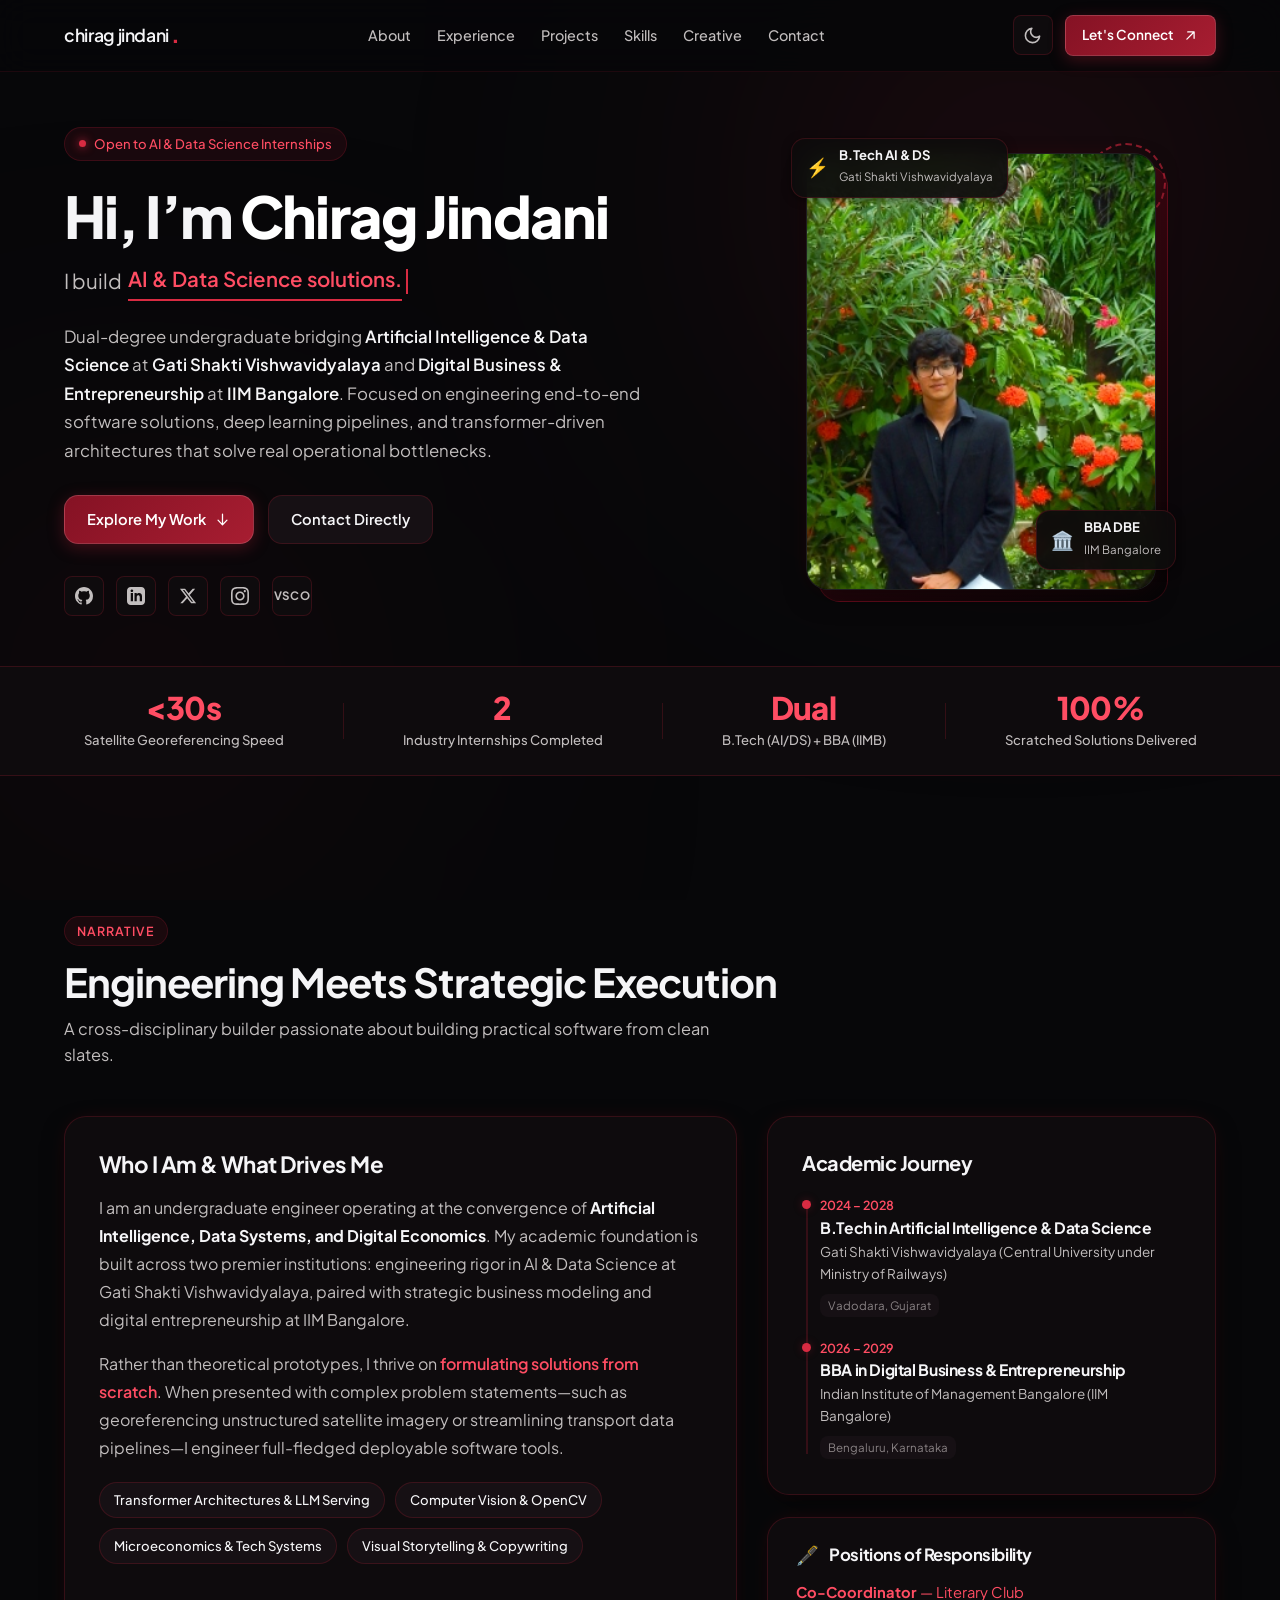
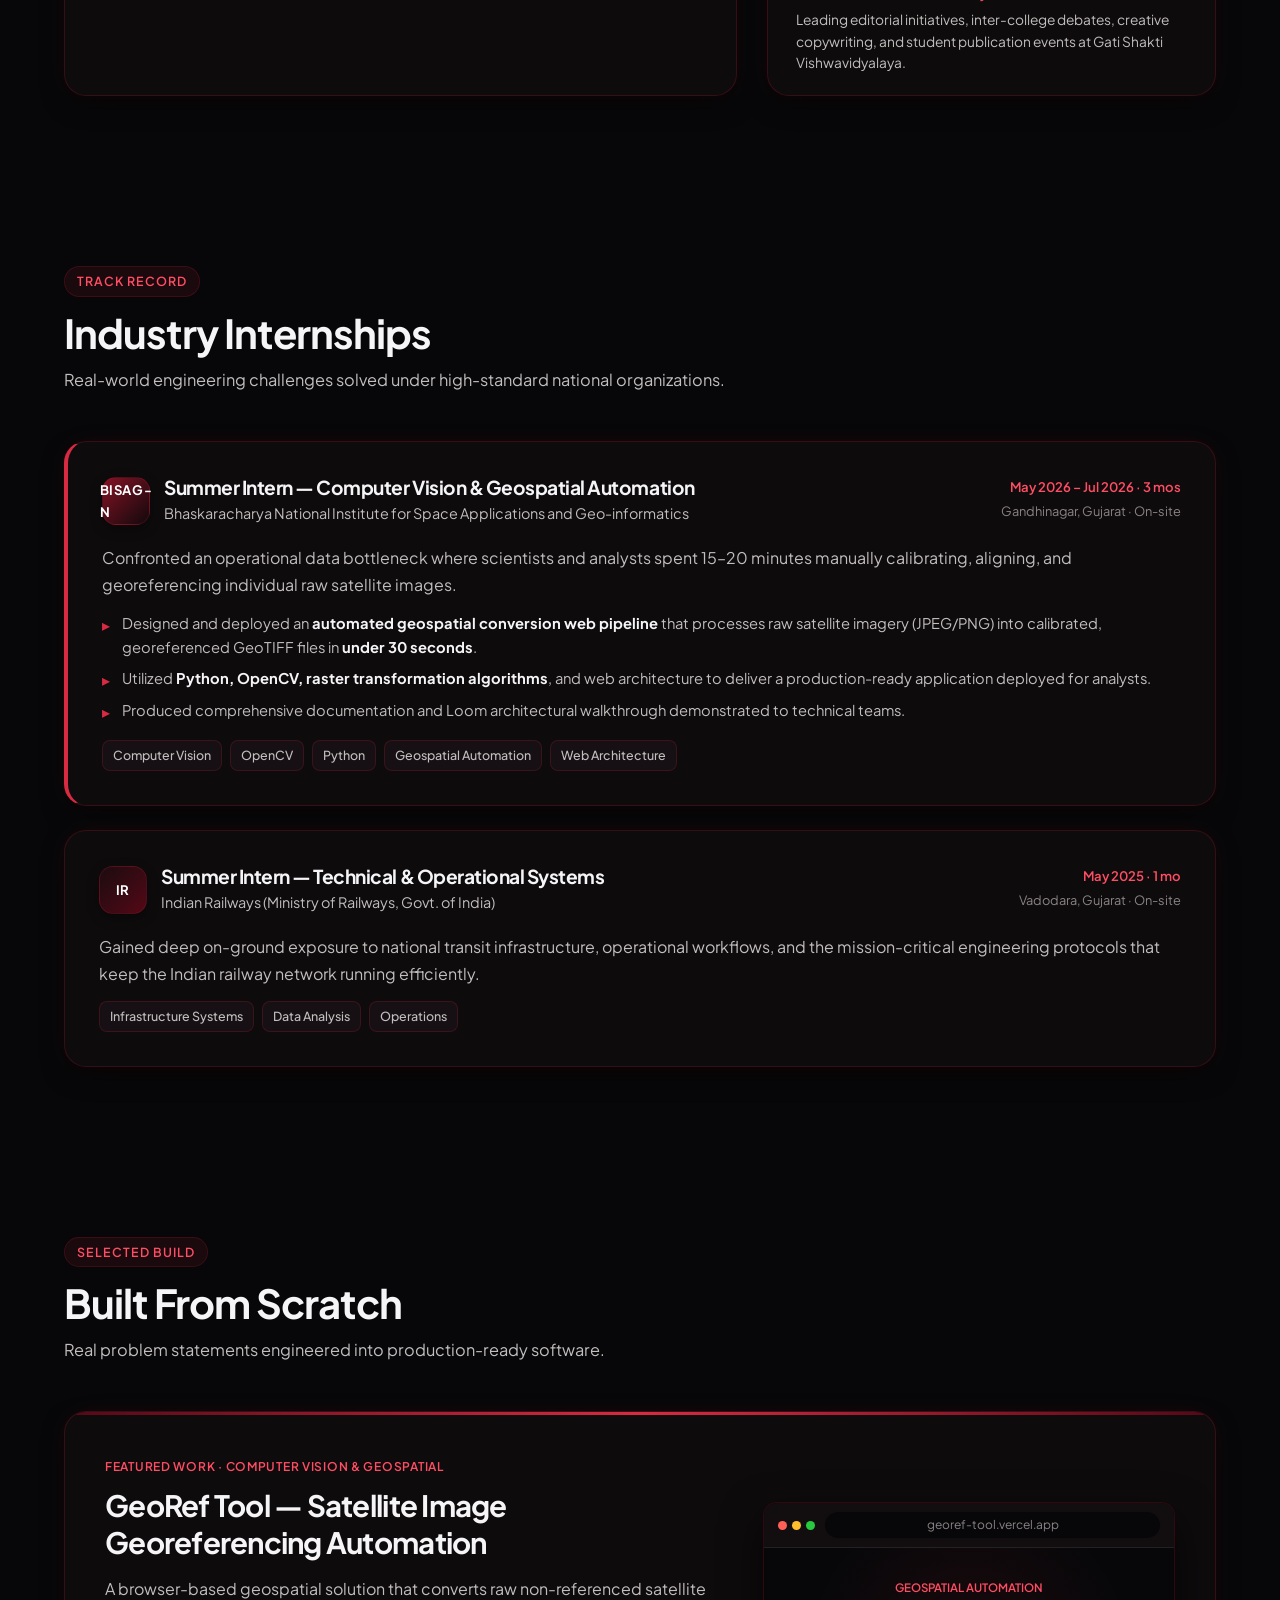
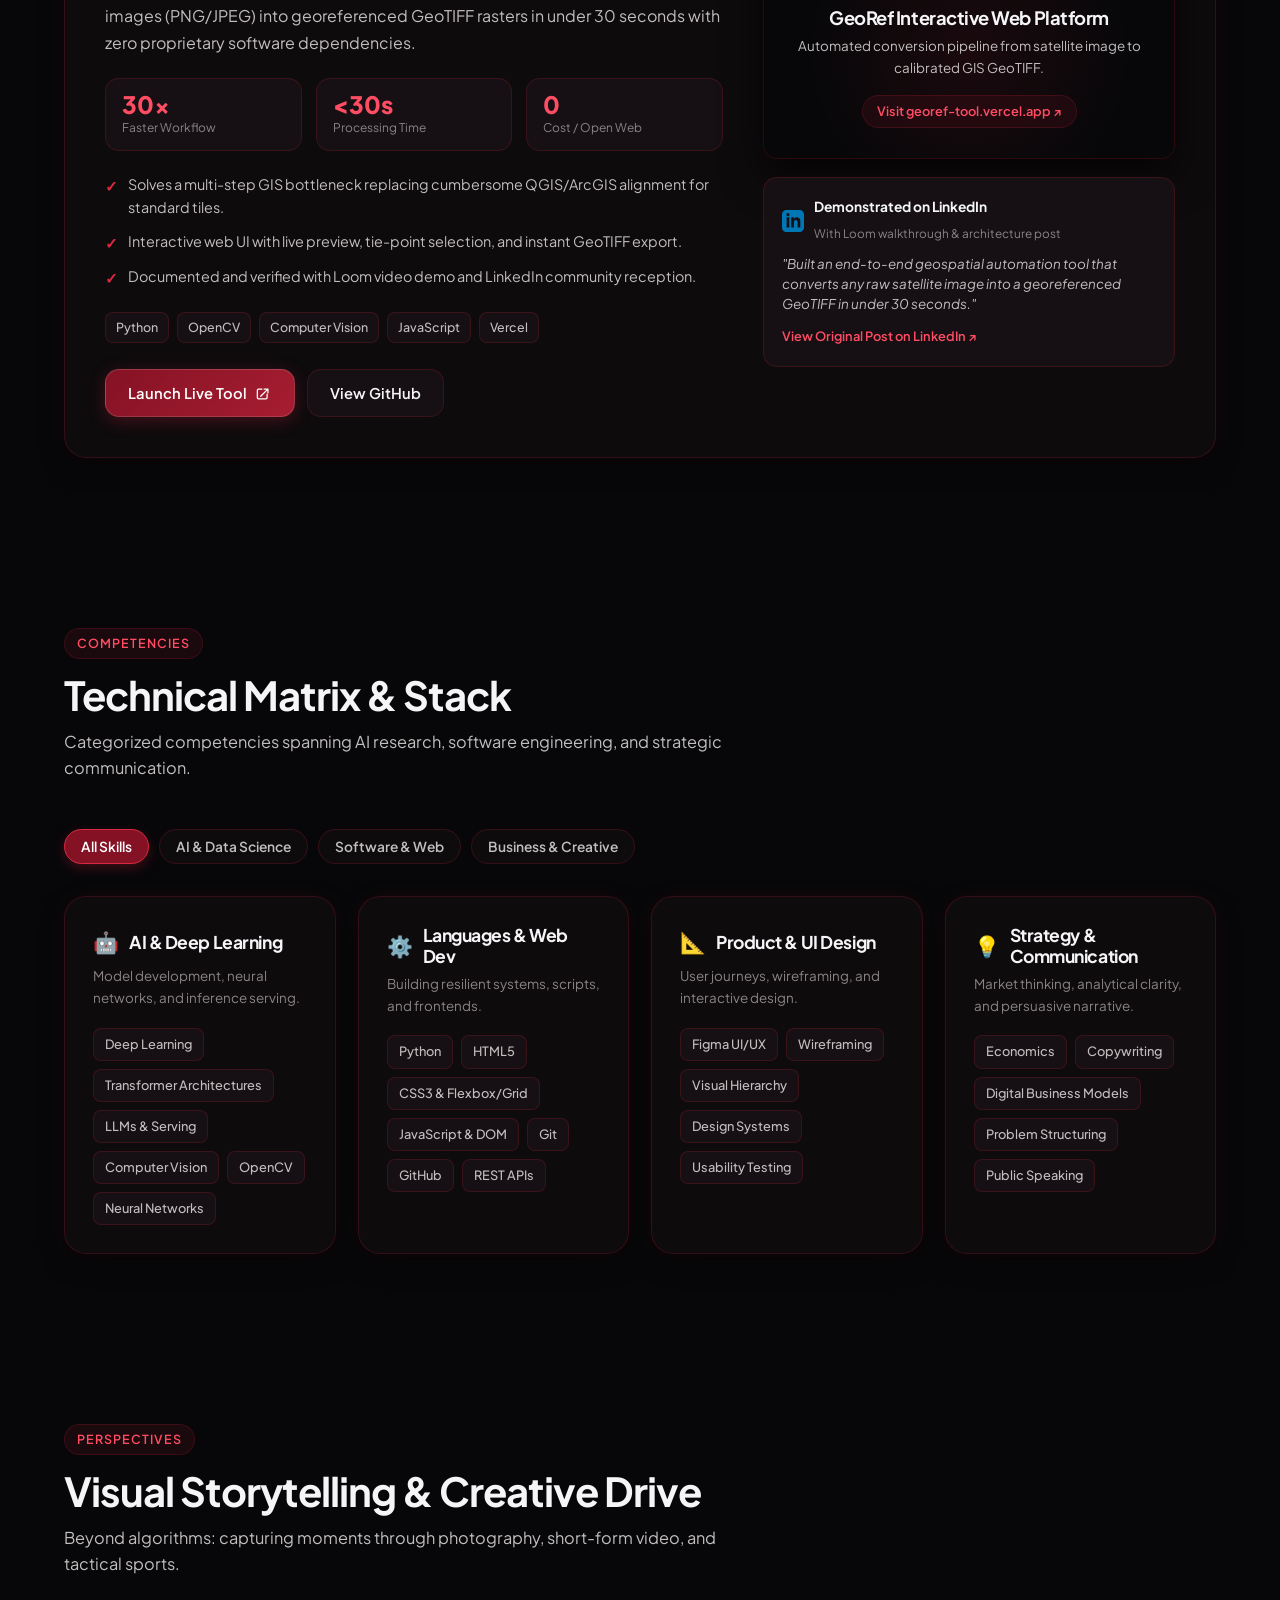
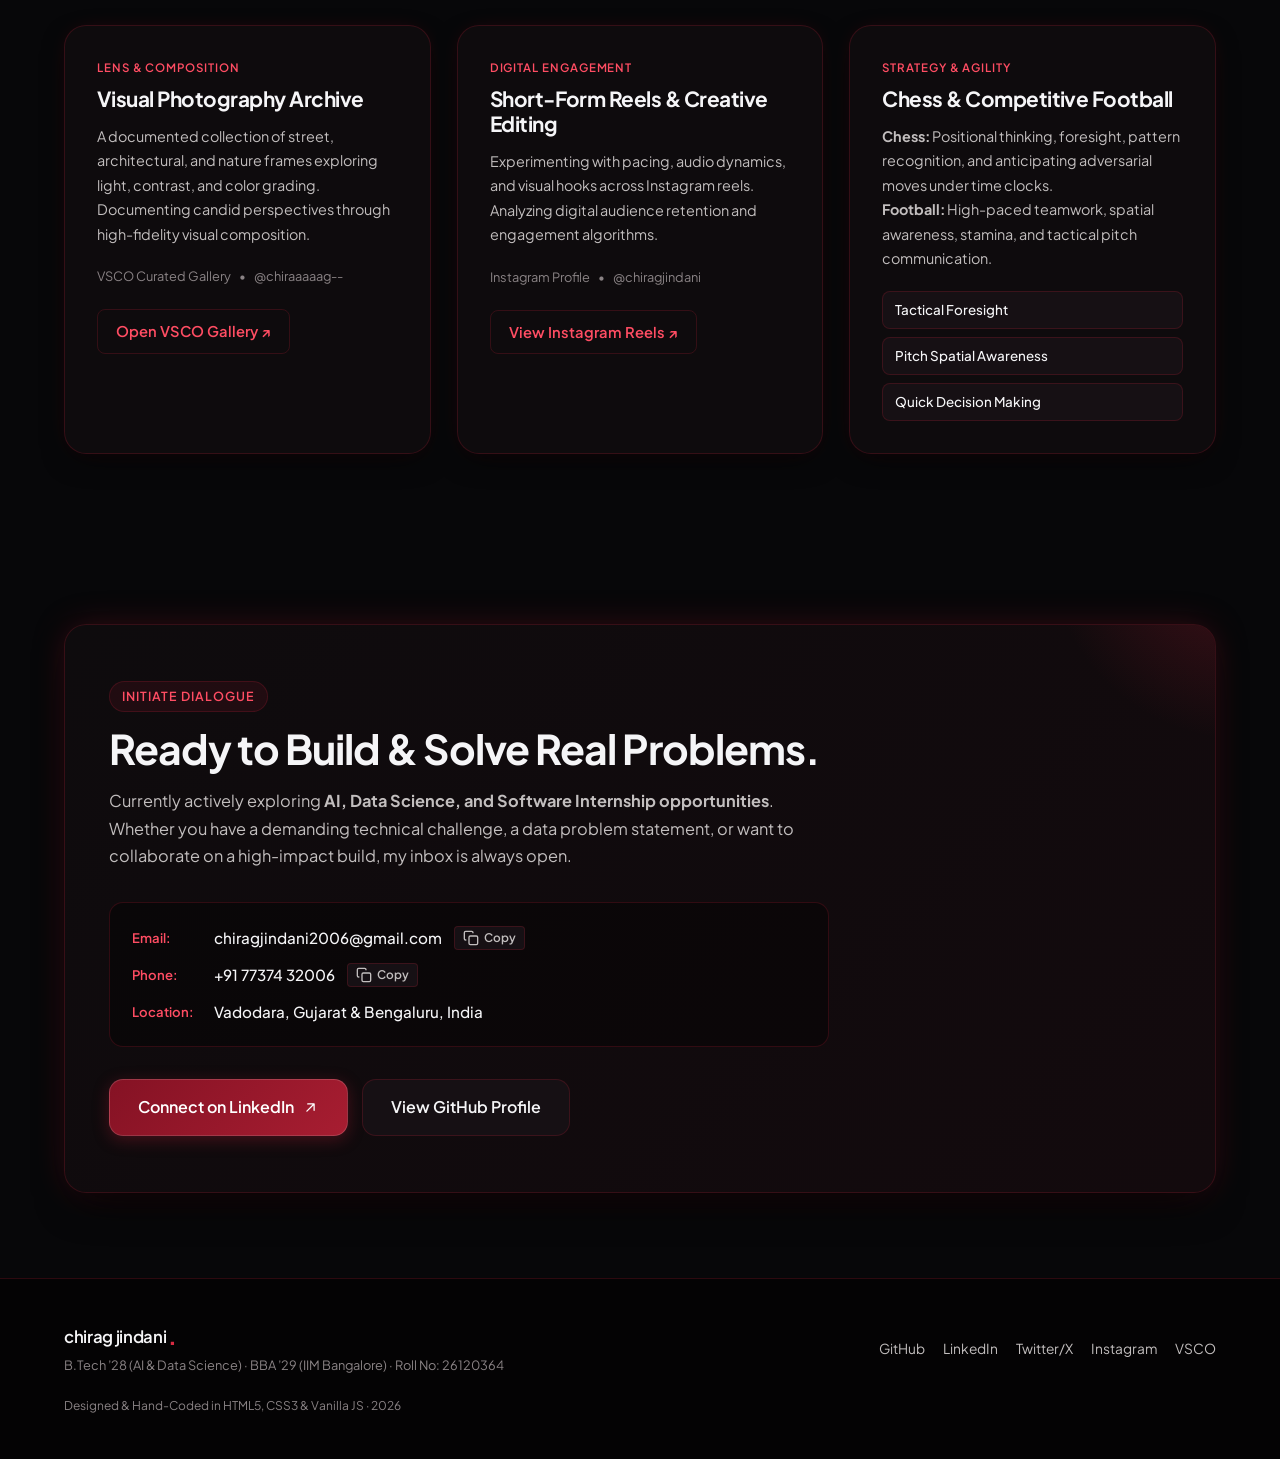
==== commit cc1adcdf: "Refine typography to Plus Jakarta Sans, zero-latency navigation, close-up cropped portrait, and mini" ====
--- a/index.html
+++ b/index.html
@@ -12,12 +12,12 @@
   <meta property="og:description" content="Dual-degree AI Engineer & Business Strategist. Ex-Intern @ Indian Railways & BISAG-N. Creator of GeoRef Tool.">
   <meta property="og:type" content="website">
 
-  <title>Chirag Jindani — AI &amp; Data Science Scholar | IIM Bangalore &amp; GSV</title>
-
-  <!-- Google Fonts: Syne (Ultra-stylish display) & Plus Jakarta Sans (Crisp modern sans) -->
+  <title>Chirag Jindani — AI &amp; Data Science | IIM Bangalore &amp; GSV</title>
+
+  <!-- Google Fonts: Plus Jakarta Sans (Clean, elegant, modern human-designed typography) -->
   <link rel="preconnect" href="https://fonts.googleapis.com">
   <link rel="preconnect" href="https://fonts.gstatic.com" crossorigin>
-  <link href="https://fonts.googleapis.com/css2?family=Plus+Jakarta+Sans:ital,wght@0,300;0,400;0,500;0,600;0,700;0,800;1,400&family=Syne:wght@600;700;800&family=JetBrains+Mono:wght@400;500;600&display=swap" rel="stylesheet">
+  <link href="https://fonts.googleapis.com/css2?family=Plus+Jakarta+Sans:ital,wght@0,300;0,400;0,500;0,600;0,700;0,800;1,400&display=swap" rel="stylesheet">
 
   <!-- Stylesheet -->
   <link rel="stylesheet" href="style.css">
@@ -33,12 +33,12 @@
   <!-- Header / Navigation Bar -->
   <header class="site-header" id="header">
     <div class="nav-container">
+      <!-- Minimalist Clean Brand Logo -->
       <a href="#hero" class="brand-logo" aria-label="Chirag Jindani Homepage">
-        <span class="logo-mark">CJ</span>
-        <span class="logo-text">CHIRAG <span class="text-maroon">JINDANI</span></span>
+        chirag jindani<span class="brand-dot">.</span>
       </a>
 
-      <!-- Desktop Nav Links -->
+      <!-- Desktop Nav Links (0ms latency fast smooth scroll) -->
       <nav class="nav-desktop" aria-label="Primary Navigation">
         <a href="#about" class="nav-link">About</a>
         <a href="#experience" class="nav-link">Experience</a>
@@ -48,10 +48,10 @@
         <a href="#contact" class="nav-link">Contact</a>
       </nav>
 
-      <!-- Action Buttons: Theme Toggle & CTA -->
+      <!-- Action Buttons: Theme Toggle & Internal Anchor CTA -->
       <div class="header-actions">
         <!-- Theme Switcher -->
-        <button id="theme-toggle" class="btn-icon" aria-label="Toggle Theme Mode" title="Toggle Maroon Dark / Crimson Noir">
+        <button id="theme-toggle" class="btn-icon" aria-label="Toggle Theme Mode" title="Toggle Maroon Dark / Crimson Light">
           <svg class="sun-icon" viewBox="0 0 24 24" fill="none" stroke="currentColor" stroke-width="2" stroke-linecap="round" stroke-linejoin="round">
             <circle cx="12" cy="12" r="5"></circle>
             <line x1="12" y1="1" x2="12" y2="3"></line>
@@ -68,8 +68,8 @@
           </svg>
         </button>
 
-        <!-- Direct Email Button -->
-        <a href="mailto:chiragjindani2006@gmail.com?subject=Internship%20Opportunity" class="btn btn-primary btn-sm">
+        <!-- Fast Smooth Internal Anchor to Contact (No desktop mail client opening) -->
+        <a href="#contact" class="btn btn-primary btn-sm">
           <span>Let's Connect</span>
           <svg class="arrow-icon" viewBox="0 0 20 20" fill="currentColor">
             <path fill-rule="evenodd" d="M5.22 14.78a.75.75 0 001.06 0l7.22-7.22v5.69a.75.75 0 001.5 0v-7.5a.75.75 0 00-.75-.75h-7.5a.75.75 0 000 1.5h5.69l-7.22 7.22a.75.75 0 000 1.06z" clip-rule="evenodd" />
@@ -88,15 +88,15 @@
     <!-- Mobile Drawer -->
     <div id="mobile-menu" class="mobile-drawer" aria-hidden="true">
       <nav class="mobile-nav">
-        <a href="#about" class="mobile-nav-link">01. About</a>
-        <a href="#experience" class="mobile-nav-link">02. Experience</a>
-        <a href="#projects" class="mobile-nav-link">03. Projects</a>
-        <a href="#skills" class="mobile-nav-link">04. Skills</a>
-        <a href="#creative" class="mobile-nav-link">05. Creative &amp; Media</a>
-        <a href="#contact" class="mobile-nav-link">06. Contact</a>
+        <a href="#about" class="mobile-nav-link">About</a>
+        <a href="#experience" class="mobile-nav-link">Experience</a>
+        <a href="#projects" class="mobile-nav-link">Projects</a>
+        <a href="#skills" class="mobile-nav-link">Skills</a>
+        <a href="#creative" class="mobile-nav-link">Creative &amp; Media</a>
+        <a href="#contact" class="mobile-nav-link">Contact</a>
       </nav>
       <div class="mobile-drawer-footer">
-        <a href="mailto:chiragjindani2006@gmail.com" class="btn btn-primary btn-block">Email Chirag</a>
+        <a href="#contact" class="btn btn-primary btn-block">Get in Touch</a>
       </div>
     </div>
   </header>
@@ -136,8 +136,8 @@
                 <path fill-rule="evenodd" d="M10 3a.75.75 0 01.75.75v10.638l3.96-4.158a.75.75 0 111.08 1.04l-5.25 5.5a.75.75 0 01-1.08 0l-5.25-5.5a.75.75 0 111.08-1.04l3.96 4.158V3.75A.75.75 0 0110 3z" clip-rule="evenodd" />
               </svg>
             </a>
-            <a href="mailto:chiragjindani2006@gmail.com?subject=Internship%20Role%20Discussion" class="btn btn-secondary">
-              <span>Hire as Intern</span>
+            <a href="#contact" class="btn btn-secondary">
+              <span>Contact Directly</span>
             </a>
           </div>
 
@@ -161,13 +161,13 @@
           </div>
         </div>
 
-        <!-- Right: Editorial Framed Portrait Stage -->
+        <!-- Right: Cropped & Zoomed-In Editorial Portrait Stage -->
         <div class="hero-visual">
           <div class="portrait-stage">
             <div class="portrait-backdrop-monolith"></div>
             <div class="portrait-crimson-ring"></div>
             <div class="portrait-image-wrapper">
-              <img src="images/chirag-portrait-2.jpg" alt="Chirag Jindani standing in suit" class="portrait-photo">
+              <img src="images/chirag-portrait-2.jpg" alt="Chirag Jindani profile portrait" class="portrait-photo">
             </div>
 
             <!-- Floating Credential Badges -->
@@ -194,7 +194,7 @@
       <div class="metrics-ribbon">
         <div class="container metrics-grid">
           <div class="metric-item">
-            <span class="metric-number" data-target="30">&lt;30s</span>
+            <span class="metric-number">&lt;30s</span>
             <span class="metric-label">Satellite Georeferencing Speed</span>
           </div>
           <div class="metric-divider"></div>
@@ -220,7 +220,7 @@
     <section class="section about-section" id="about">
       <div class="container">
         <div class="section-header">
-          <span class="section-tag">01 // NARRATIVE</span>
+          <span class="section-tag">NARRATIVE</span>
           <h2 class="section-title">Engineering Meets Strategic Execution</h2>
           <p class="section-subtitle">A cross-disciplinary builder passionate about building practical software from clean slates.</p>
         </div>
@@ -238,10 +238,10 @@
               as georeferencing unstructured satellite imagery or streamlining transport data pipelines—I engineer full-fledged deployable software tools.
             </p>
             <div class="story-highlights">
-              <div class="highlight-pill">🧠 Transformer Architectures &amp; LLM Service</div>
-              <div class="highlight-pill">🛰️ Computer Vision &amp; OpenCV</div>
-              <div class="highlight-pill">📈 Microeconomics &amp; Tech Systems</div>
-              <div class="highlight-pill">📸 Visual Storytelling &amp; Copywriting</div>
+              <div class="highlight-pill">Transformer Architectures &amp; LLM Serving</div>
+              <div class="highlight-pill">Computer Vision &amp; OpenCV</div>
+              <div class="highlight-pill">Microeconomics &amp; Tech Systems</div>
+              <div class="highlight-pill">Visual Storytelling &amp; Copywriting</div>
             </div>
           </div>
 
@@ -289,7 +289,7 @@
     <section class="section experience-section" id="experience">
       <div class="container">
         <div class="section-header">
-          <span class="section-tag">02 // TRACK RECORD</span>
+          <span class="section-tag">TRACK RECORD</span>
           <h2 class="section-title">Industry Internships</h2>
           <p class="section-subtitle">Real-world engineering challenges solved under high-standard national organizations.</p>
         </div>
@@ -365,7 +365,7 @@
     <section class="section projects-section" id="projects">
       <div class="container">
         <div class="section-header">
-          <span class="section-tag">03 // SELECTED BUILD</span>
+          <span class="section-tag">SELECTED BUILD</span>
           <h2 class="section-title">Built From Scratch</h2>
           <p class="section-subtitle">Real problem statements engineered into production-ready software.</p>
         </div>
@@ -446,7 +446,7 @@
                 </div>
                 <div class="browser-body">
                   <div class="browser-hero-preview">
-                    <div class="preview-badge">🛰️ GEOSPATIAL AUTOMATION</div>
+                    <div class="preview-badge">GEOSPATIAL AUTOMATION</div>
                     <h4>GeoRef Interactive Web Platform</h4>
                     <p>Automated conversion pipeline from satellite image to calibrated GIS GeoTIFF.</p>
                     <a href="https://georef-tool.vercel.app" target="_blank" rel="noopener noreferrer" class="preview-link-chip">
@@ -482,7 +482,7 @@
     <section class="section skills-section" id="skills">
       <div class="container">
         <div class="section-header">
-          <span class="section-tag">04 // COMPETENCIES</span>
+          <span class="section-tag">COMPETENCIES</span>
           <h2 class="section-title">Technical Matrix &amp; Stack</h2>
           <p class="section-subtitle">Categorized competencies spanning AI research, software engineering, and strategic communication.</p>
         </div>
@@ -570,7 +570,7 @@
     <section class="section creative-section" id="creative">
       <div class="container">
         <div class="section-header">
-          <span class="section-tag">05 // PERSPECTIVES</span>
+          <span class="section-tag">PERSPECTIVES</span>
           <h2 class="section-title">Visual Storytelling &amp; Creative Drive</h2>
           <p class="section-subtitle">Beyond algorithms: capturing moments through photography, short-form video, and tactical sports.</p>
         </div>
@@ -626,9 +626,9 @@
                 <strong>Football:</strong> High-paced teamwork, spatial awareness, stamina, and tactical pitch communication.
               </p>
               <div class="tactical-chips">
-                <span class="t-chip">♟️ Tactical Foresight</span>
-                <span class="t-chip">⚽ Pitch Spatial Awareness</span>
-                <span class="t-chip">⚡ Quick Decision Making</span>
+                <span class="t-chip">Tactical Foresight</span>
+                <span class="t-chip">Pitch Spatial Awareness</span>
+                <span class="t-chip">Quick Decision Making</span>
               </div>
             </div>
           </article>
@@ -641,7 +641,7 @@
       <div class="container">
         <div class="contact-box">
           <div class="contact-content">
-            <span class="section-tag">06 // INITIATE DIALOGUE</span>
+            <span class="section-tag">INITIATE DIALOGUE</span>
             <h2 class="contact-title">Ready to Build &amp; Solve Real Problems.</h2>
             <p class="contact-desc">
               Currently actively exploring <strong>AI, Data Science, and Software Internship opportunities</strong>. 
@@ -652,7 +652,7 @@
             <div class="contact-direct-info">
               <div class="contact-info-row">
                 <span class="ci-label">Email:</span>
-                <a href="mailto:chiragjindani2006@gmail.com" class="ci-value">chiragjindani2006@gmail.com</a>
+                <span class="ci-value">chiragjindani2006@gmail.com</span>
                 <button class="copy-btn" data-copy="chiragjindani2006@gmail.com" title="Copy Email">
                   <svg viewBox="0 0 24 24" fill="none" stroke="currentColor" stroke-width="2" width="16" height="16">
                     <rect x="9" y="9" width="13" height="13" rx="2" ry="2"></rect>
@@ -664,7 +664,7 @@
 
               <div class="contact-info-row">
                 <span class="ci-label">Phone:</span>
-                <a href="tel:+917737432006" class="ci-value">+91 77374 32006</a>
+                <span class="ci-value">+91 77374 32006</span>
                 <button class="copy-btn" data-copy="+917737432006" title="Copy Phone">
                   <svg viewBox="0 0 24 24" fill="none" stroke="currentColor" stroke-width="2" width="16" height="16">
                     <rect x="9" y="9" width="13" height="13" rx="2" ry="2"></rect>
@@ -681,14 +681,14 @@
             </div>
 
             <div class="contact-buttons">
-              <a href="mailto:chiragjindani2006@gmail.com?subject=Internship%20Opportunity" class="btn btn-primary btn-lg">
-                <span>Send Direct Email</span>
+              <a href="https://www.linkedin.com/in/chirag-jindani-3785201b8/" target="_blank" rel="noopener noreferrer" class="btn btn-primary btn-lg">
+                <span>Connect on LinkedIn</span>
                 <svg class="arrow-icon" viewBox="0 0 20 20" fill="currentColor">
                   <path fill-rule="evenodd" d="M5.22 14.78a.75.75 0 001.06 0l7.22-7.22v5.69a.75.75 0 001.5 0v-7.5a.75.75 0 00-.75-.75h-7.5a.75.75 0 000 1.5h5.69l-7.22 7.22a.75.75 0 000 1.06z" clip-rule="evenodd" />
                 </svg>
               </a>
-              <a href="https://www.linkedin.com/in/chirag-jindani-3785201b8/" target="_blank" rel="noopener noreferrer" class="btn btn-secondary btn-lg">
-                <span>Connect on LinkedIn</span>
+              <a href="https://github.com/CHIRAG-JINDANI" target="_blank" rel="noopener noreferrer" class="btn btn-secondary btn-lg">
+                <span>View GitHub Profile</span>
               </a>
             </div>
           </div>
@@ -701,7 +701,7 @@
   <footer class="site-footer">
     <div class="container footer-container">
       <div class="footer-left">
-        <span class="footer-brand">CHIRAG JINDANI</span>
+        <span class="footer-brand">chirag jindani<span class="brand-dot">.</span></span>
         <p class="footer-sub">B.Tech ’28 (AI &amp; Data Science) · BBA ’29 (IIM Bangalore) · Roll No: 26120364</p>
       </div>
 
--- a/style.css
+++ b/style.css
@@ -1,7 +1,7 @@
 /* ==========================================================================
    CHIRAG JINDANI — RESUME PORTFOLIO DESIGN SYSTEM
    Theme: Deep Obsidian Black & Rich Maroon / Crimson Accent
-   Typography: Syne (Display) + Plus Jakarta Sans (Body) + JetBrains Mono (Tech)
+   Typography: Plus Jakarta Sans (Clean, Minimal, Modern Geometric)
    Author: Chirag Jindani (Roll No: 26120364)
    ========================================================================== */
 
@@ -29,23 +29,23 @@
   --text-muted: #8a8385;
   --text-inverse: #070709;
 
-  /* Typography Stacks */
-  --font-display: 'Syne', -apple-system, BlinkMacSystemFont, sans-serif;
+  /* Typography Stack: Clean, Stylish, Minimal Sans */
+  --font-display: 'Plus Jakarta Sans', -apple-system, BlinkMacSystemFont, sans-serif;
   --font-body: 'Plus Jakarta Sans', -apple-system, BlinkMacSystemFont, sans-serif;
-  --font-mono: 'JetBrains Mono', monospace;
+  --font-mono: 'Plus Jakarta Sans', -apple-system, BlinkMacSystemFont, sans-serif;
 
   /* Layout & Spacing */
   --max-width: 1200px;
-  --header-height: 74px;
+  --header-height: 72px;
   --border-radius-sm: 8px;
   --border-radius-md: 14px;
   --border-radius-lg: 22px;
   --border-radius-full: 9999px;
 
   /* Transitions */
-  --transition-fast: 0.18s cubic-bezier(0.16, 1, 0.3, 1);
-  --transition-normal: 0.3s cubic-bezier(0.16, 1, 0.3, 1);
-  --transition-smooth: 0.5s cubic-bezier(0.16, 1, 0.3, 1);
+  --transition-fast: 0.15s ease-out;
+  --transition-normal: 0.25s ease-out;
+  --transition-smooth: 0.4s cubic-bezier(0.16, 1, 0.3, 1);
 
   /* Shadows */
   --shadow-sm: 0 2px 8px rgba(0, 0, 0, 0.5);
@@ -91,6 +91,7 @@
   color: var(--text-main);
   background-color: var(--bg-primary);
   scroll-behavior: smooth;
+  scroll-padding-top: calc(var(--header-height) + 20px);
   text-rendering: optimizeLegibility;
   -webkit-font-smoothing: antialiased;
   -moz-osx-font-smoothing: grayscale;
@@ -143,7 +144,7 @@
 }
 
 .section {
-  padding: 100px 0;
+  padding: 85px 0;
   position: relative;
   z-index: 1;
 }
@@ -164,7 +165,7 @@
   position: absolute;
   border-radius: 50%;
   filter: blur(140px);
-  opacity: 0.28;
+  opacity: 0.25;
   mix-blend-mode: screen;
   transition: opacity var(--transition-smooth);
 }
@@ -188,22 +189,22 @@
 }
 
 @keyframes pulseGlow {
-  0% { transform: scale(1) translate(0, 0); opacity: 0.22; }
-  100% { transform: scale(1.15) translate(-30px, 40px); opacity: 0.35; }
+  0% { transform: scale(1) translate(0, 0); opacity: 0.2; }
+  100% { transform: scale(1.15) translate(-30px, 40px); opacity: 0.32; }
 }
 
 @keyframes driftGlow {
-  0% { transform: scale(1) translate(0, 0); opacity: 0.18; }
-  100% { transform: scale(1.2) translate(50px, -40px); opacity: 0.3; }
+  0% { transform: scale(1) translate(0, 0); opacity: 0.16; }
+  100% { transform: scale(1.2) translate(50px, -40px); opacity: 0.28; }
 }
 
 /* ---------- 5. TYPOGRAPHY UTILITIES ---------- */
 h1, h2, h3, h4 {
   font-family: var(--font-display);
   font-weight: 700;
-  line-height: 1.18;
+  line-height: 1.2;
   color: var(--text-main);
-  letter-spacing: -0.02em;
+  letter-spacing: -0.025em;
 }
 
 .text-maroon {
@@ -211,46 +212,45 @@
 }
 
 .highlight-text {
-  background: linear-gradient(135deg, #ffffff 40%, var(--maroon-light) 100%);
-  -webkit-background-clip: text;
-  -webkit-text-fill-color: transparent;
+  color: #ffffff;
   display: inline-block;
+  font-weight: 800;
+  letter-spacing: -0.03em;
 }
 
 [data-theme="light"] .highlight-text {
-  background: linear-gradient(135deg, var(--maroon-deep) 30%, var(--maroon-crimson) 100%);
-  -webkit-background-clip: text;
-  -webkit-text-fill-color: transparent;
+  color: var(--maroon-deep);
 }
 
 /* Section Header Structure */
 .section-header {
-  margin-bottom: 56px;
+  margin-bottom: 48px;
 }
 
 .section-tag {
   display: inline-block;
-  font-family: var(--font-mono);
-  font-size: 0.8rem;
-  letter-spacing: 0.12em;
+  font-size: 0.78rem;
+  font-weight: 600;
+  letter-spacing: 0.08em;
   text-transform: uppercase;
   color: var(--maroon-light);
   background-color: var(--maroon-subtle);
   border: 1px solid var(--maroon-border);
   padding: 4px 12px;
   border-radius: var(--border-radius-full);
-  margin-bottom: 14px;
+  margin-bottom: 12px;
 }
 
 .section-title {
-  font-size: clamp(2rem, 3.5vw, 2.75rem);
-  margin-bottom: 12px;
+  font-size: clamp(1.85rem, 3.2vw, 2.5rem);
+  margin-bottom: 10px;
 }
 
 .section-subtitle {
-  font-size: 1.05rem;
+  font-size: 1.02rem;
   color: var(--text-secondary);
   max-width: 680px;
+  line-height: 1.6;
 }
 
 /* ---------- 6. BUTTONS & UI CONTROLS ---------- */
@@ -260,22 +260,22 @@
   justify-content: center;
   gap: 8px;
   font-weight: 600;
-  font-size: 0.95rem;
-  padding: 12px 24px;
+  font-size: 0.92rem;
+  padding: 11px 22px;
   border-radius: var(--border-radius-md);
   transition: all var(--transition-fast);
   white-space: nowrap;
 }
 
 .btn-sm {
-  padding: 8px 18px;
-  font-size: 0.875rem;
+  padding: 8px 16px;
+  font-size: 0.85rem;
   border-radius: var(--border-radius-sm);
 }
 
 .btn-lg {
-  padding: 15px 32px;
-  font-size: 1.05rem;
+  padding: 14px 28px;
+  font-size: 1rem;
 }
 
 .btn-block {
@@ -291,8 +291,8 @@
 
 .btn-primary:hover {
   background: linear-gradient(135deg, var(--maroon-vibrant), var(--maroon-crimson));
-  box-shadow: 0 6px 24px var(--maroon-glow);
-  transform: translateY(-2px);
+  box-shadow: 0 6px 22px var(--maroon-glow);
+  transform: translateY(-1px);
   color: #ffffff;
 }
 
@@ -305,7 +305,7 @@
 .btn-secondary:hover {
   background-color: var(--bg-surface-hover);
   border-color: var(--maroon-crimson);
-  transform: translateY(-2px);
+  transform: translateY(-1px);
   color: var(--text-main);
 }
 
@@ -313,20 +313,20 @@
   border: 1px solid var(--maroon-border);
   color: var(--maroon-light);
   background: transparent;
-  padding: 10px 20px;
+  padding: 9px 18px;
   border-radius: var(--border-radius-sm);
 }
 
 .btn-outline:hover {
   border-color: var(--maroon-crimson);
   background-color: var(--maroon-subtle);
-  transform: translateY(-2px);
+  transform: translateY(-1px);
   color: #ffffff;
 }
 
 .btn-icon {
-  width: 42px;
-  height: 42px;
+  width: 40px;
+  height: 40px;
   border-radius: var(--border-radius-sm);
   display: inline-flex;
   align-items: center;
@@ -344,13 +344,13 @@
 }
 
 .arrow-icon, .icon-inline {
-  width: 18px;
-  height: 18px;
+  width: 17px;
+  height: 17px;
   transition: transform var(--transition-fast);
 }
 
 .btn:hover .arrow-icon {
-  transform: translate(3px, -3px);
+  transform: translate(2px, -2px);
 }
 
 /* ---------- 7. SITE HEADER & NAVIGATION ---------- */
@@ -361,15 +361,15 @@
   width: 100%;
   height: var(--header-height);
   z-index: 100;
-  background-color: rgba(7, 7, 9, 0.82);
+  background-color: rgba(7, 7, 9, 0.85);
   backdrop-filter: blur(16px);
   -webkit-backdrop-filter: blur(16px);
   border-bottom: 1px solid rgba(167, 29, 49, 0.15);
-  transition: background-color var(--transition-normal), border-color var(--transition-normal);
+  transition: background-color var(--transition-normal);
 }
 
 [data-theme="light"] .site-header {
-  background-color: rgba(251, 247, 248, 0.88);
+  background-color: rgba(251, 247, 248, 0.9);
   border-bottom: 1px solid rgba(167, 29, 49, 0.1);
 }
 
@@ -383,38 +383,35 @@
   padding: 0 24px;
 }
 
+/* Clean Minimal Brand Mark */
 .brand-logo {
-  display: flex;
-  align-items: center;
-  gap: 12px;
-  font-family: var(--font-display);
+  font-family: var(--font-body);
+  font-size: 1.1rem;
+  font-weight: 600;
+  letter-spacing: -0.02em;
+  color: var(--text-main);
+  text-decoration: none;
+  display: inline-flex;
+  align-items: center;
+  transition: opacity var(--transition-fast);
+}
+
+.brand-logo:hover {
+  opacity: 0.85;
+}
+
+.brand-dot {
+  color: var(--maroon-crimson);
   font-weight: 800;
-  letter-spacing: 0.04em;
-}
-
-.logo-mark {
-  width: 38px;
-  height: 38px;
-  background: linear-gradient(135deg, var(--maroon-primary), var(--maroon-crimson));
-  border-radius: var(--border-radius-sm);
-  display: flex;
-  align-items: center;
-  justify-content: center;
-  color: #ffffff;
-  font-size: 0.95rem;
-  font-weight: 800;
-  box-shadow: 0 0 14px var(--maroon-glow);
-}
-
-.logo-text {
-  font-size: 1.05rem;
-  color: var(--text-main);
+  font-size: 1.35rem;
+  line-height: 0;
+  margin-left: 2px;
 }
 
 .nav-desktop {
   display: flex;
   align-items: center;
-  gap: 28px;
+  gap: 26px;
 }
 
 .nav-link {
@@ -458,14 +455,14 @@
 
 /* Theme Toggle Icons */
 .sun-icon {
-  width: 20px;
-  height: 20px;
+  width: 19px;
+  height: 19px;
   display: none;
 }
 
 .moon-icon {
-  width: 20px;
-  height: 20px;
+  width: 19px;
+  height: 19px;
   display: block;
 }
 
@@ -486,7 +483,7 @@
 }
 
 .mobile-toggle .bar {
-  width: 20px;
+  width: 19px;
   height: 2px;
   background-color: var(--text-main);
   transition: transform var(--transition-fast), opacity var(--transition-fast);
@@ -515,7 +512,7 @@
   padding: 24px;
   display: flex;
   flex-direction: column;
-  gap: 20px;
+  gap: 18px;
   transform: translateY(-120%);
   opacity: 0;
   pointer-events: none;
@@ -532,13 +529,12 @@
 .mobile-nav {
   display: flex;
   flex-direction: column;
-  gap: 14px;
+  gap: 12px;
 }
 
 .mobile-nav-link {
-  font-family: var(--font-display);
-  font-size: 1.15rem;
-  font-weight: 600;
+  font-size: 1.05rem;
+  font-weight: 500;
   color: var(--text-secondary);
   padding: 8px 0;
   border-bottom: 1px solid rgba(255, 255, 255, 0.05);
@@ -546,39 +542,39 @@
 
 .mobile-nav-link:hover {
   color: var(--maroon-light);
-  padding-left: 8px;
+  padding-left: 6px;
 }
 
 /* ---------- 8. HERO SECTION ---------- */
 .hero-section {
-  padding-top: 60px;
-  padding-bottom: 60px;
+  padding-top: 55px;
+  padding-bottom: 55px;
 }
 
 .hero-container {
   display: grid;
   grid-template-columns: 1.15fr 0.85fr;
   align-items: center;
-  gap: 48px;
+  gap: 44px;
 }
 
 .status-badge {
   display: inline-flex;
   align-items: center;
   gap: 8px;
-  padding: 6px 14px;
+  padding: 5px 14px;
   background-color: var(--maroon-subtle);
   border: 1px solid var(--maroon-border);
   border-radius: var(--border-radius-full);
-  font-size: 0.825rem;
-  font-weight: 600;
-  color: var(--maroon-light);
-  margin-bottom: 24px;
+  font-size: 0.82rem;
+  font-weight: 500;
+  color: var(--maroon-light);
+  margin-bottom: 22px;
 }
 
 .status-pulse {
-  width: 8px;
-  height: 8px;
+  width: 7px;
+  height: 7px;
   border-radius: 50%;
   background-color: var(--maroon-crimson);
   box-shadow: 0 0 10px var(--maroon-crimson);
@@ -592,24 +588,26 @@
 }
 
 .hero-title {
-  font-size: clamp(2.5rem, 5vw, 4rem);
+  font-size: clamp(2.35rem, 4.5vw, 3.6rem);
   font-weight: 800;
   margin-bottom: 14px;
-  letter-spacing: -0.03em;
+  letter-spacing: -0.035em;
+  line-height: 1.15;
 }
 
 .typewriter-container {
-  font-family: var(--font-mono);
-  font-size: clamp(1.05rem, 2vw, 1.35rem);
+  font-family: var(--font-body);
+  font-size: clamp(1.05rem, 1.8vw, 1.28rem);
   color: var(--maroon-light);
   margin-bottom: 22px;
-  min-height: 34px;
+  min-height: 32px;
   display: flex;
   align-items: center;
 }
 
 .typewriter-prefix {
   color: var(--text-secondary);
+  font-weight: 400;
   margin-right: 6px;
 }
 
@@ -617,6 +615,7 @@
   font-weight: 600;
   border-bottom: 2px solid var(--maroon-crimson);
   padding-bottom: 2px;
+  color: var(--maroon-light);
 }
 
 .cursor {
@@ -634,10 +633,10 @@
 }
 
 .hero-description {
-  font-size: 1.08rem;
+  font-size: 1.05rem;
   color: var(--text-secondary);
   line-height: 1.7;
-  margin-bottom: 32px;
+  margin-bottom: 30px;
   max-width: 580px;
 }
 
@@ -649,8 +648,8 @@
 .hero-actions {
   display: flex;
   flex-wrap: wrap;
-  gap: 16px;
-  margin-bottom: 36px;
+  gap: 14px;
+  margin-bottom: 32px;
 }
 
 .social-strip {
@@ -660,8 +659,8 @@
 }
 
 .social-icon-btn {
-  width: 42px;
-  height: 42px;
+  width: 40px;
+  height: 40px;
   border-radius: var(--border-radius-sm);
   background-color: var(--bg-surface);
   border: 1px solid var(--maroon-border);
@@ -681,18 +680,17 @@
   background-color: var(--maroon-primary);
   border-color: var(--maroon-crimson);
   color: #ffffff;
-  transform: translateY(-3px);
-  box-shadow: 0 6px 18px var(--maroon-glow);
+  transform: translateY(-2px);
+  box-shadow: 0 4px 14px var(--maroon-glow);
 }
 
 .vsco-btn .vsco-text {
-  font-family: var(--font-mono);
   font-size: 0.72rem;
   font-weight: 700;
   letter-spacing: 0.05em;
 }
 
-/* Hero Portrait Stage */
+/* Hero Portrait Stage: Cropped & Zoomed-In */
 .hero-visual {
   display: flex;
   justify-content: center;
@@ -702,15 +700,15 @@
 .portrait-stage {
   position: relative;
   width: 100%;
-  max-width: 380px;
+  max-width: 350px;
 }
 
 .portrait-backdrop-monolith {
   position: absolute;
-  top: 15px;
-  left: 15px;
-  right: -15px;
-  bottom: -15px;
+  top: 12px;
+  left: 12px;
+  right: -12px;
+  bottom: -12px;
   background: linear-gradient(145deg, var(--maroon-deep), #060506);
   border: 1px solid var(--maroon-border);
   border-radius: var(--border-radius-lg);
@@ -719,10 +717,10 @@
 
 .portrait-crimson-ring {
   position: absolute;
-  top: -12px;
-  right: -12px;
-  width: 90px;
-  height: 90px;
+  top: -10px;
+  right: -10px;
+  width: 80px;
+  height: 80px;
   border: 2px dashed var(--maroon-crimson);
   border-radius: 50%;
   z-index: 1;
@@ -743,29 +741,32 @@
   background-color: #000000;
   box-shadow: var(--shadow-card);
   z-index: 2;
-  aspect-ratio: 9 / 13;
-}
-
+  aspect-ratio: 4 / 5;
+}
+
+/* Zoomed in directly on face & upper suit */
 .portrait-photo {
   width: 100%;
   height: 100%;
   object-fit: cover;
-  object-position: top center;
+  object-position: center 54%;
+  transform: scale(2.05);
+  transform-origin: center 54%;
   transition: transform var(--transition-smooth);
 }
 
 .portrait-stage:hover .portrait-photo {
-  transform: scale(1.03);
+  transform: scale(2.15);
 }
 
 /* Floating Badges */
 .floating-badge {
   position: absolute;
-  background: rgba(14, 11, 13, 0.9);
+  background: rgba(14, 11, 13, 0.92);
   backdrop-filter: blur(12px);
   -webkit-backdrop-filter: blur(12px);
   border: 1px solid var(--maroon-border);
-  padding: 10px 16px;
+  padding: 8px 14px;
   border-radius: var(--border-radius-md);
   display: flex;
   align-items: center;
@@ -776,47 +777,47 @@
 }
 
 [data-theme="light"] .floating-badge {
-  background: rgba(255, 255, 255, 0.92);
+  background: rgba(255, 255, 255, 0.94);
 }
 
 .floating-badge:hover {
-  transform: translateY(-4px);
+  transform: translateY(-2px);
   border-color: var(--maroon-crimson);
 }
 
 .badge-top-left {
-  top: -18px;
-  left: -20px;
+  top: -15px;
+  left: -15px;
 }
 
 .badge-bottom-right {
-  bottom: 25px;
-  right: -25px;
+  bottom: 20px;
+  right: -20px;
 }
 
 .badge-icon {
-  font-size: 1.25rem;
+  font-size: 1.15rem;
 }
 
 .floating-badge strong {
   display: block;
-  font-size: 0.85rem;
+  font-size: 0.82rem;
   color: var(--text-main);
   line-height: 1.2;
 }
 
 .floating-badge small {
-  font-size: 0.75rem;
+  font-size: 0.72rem;
   color: var(--text-secondary);
 }
 
 /* Metrics Ribbon */
 .metrics-ribbon {
-  margin-top: 60px;
+  margin-top: 50px;
   border-top: 1px solid var(--maroon-border);
   border-bottom: 1px solid var(--maroon-border);
   background-color: var(--bg-surface);
-  padding: 28px 0;
+  padding: 24px 0;
 }
 
 .metrics-grid {
@@ -835,23 +836,23 @@
 }
 
 .metric-number {
-  font-family: var(--font-display);
-  font-size: 2.1rem;
+  font-size: 1.95rem;
   font-weight: 800;
+  letter-spacing: -0.02em;
   color: var(--maroon-light);
   line-height: 1.1;
   margin-bottom: 4px;
 }
 
 .metric-label {
-  font-size: 0.825rem;
+  font-size: 0.82rem;
   color: var(--text-secondary);
   font-weight: 500;
 }
 
 .metric-divider {
   width: 1px;
-  height: 40px;
+  height: 36px;
   background-color: var(--maroon-border);
 }
 
@@ -859,14 +860,14 @@
 .about-grid {
   display: grid;
   grid-template-columns: 1.2fr 0.8fr;
-  gap: 32px;
+  gap: 30px;
 }
 
 .about-card {
   background-color: var(--bg-surface);
   border: 1px solid var(--maroon-border);
   border-radius: var(--border-radius-lg);
-  padding: 36px;
+  padding: 34px;
   box-shadow: var(--shadow-card);
   transition: border-color var(--transition-fast), transform var(--transition-fast);
 }
@@ -877,13 +878,13 @@
 }
 
 .story-card h3 {
-  font-size: 1.5rem;
-  margin-bottom: 18px;
+  font-size: 1.4rem;
+  margin-bottom: 16px;
 }
 
 .story-card p {
   color: var(--text-secondary);
-  margin-bottom: 18px;
+  margin-bottom: 16px;
   line-height: 1.75;
 }
 
@@ -901,14 +902,14 @@
   display: flex;
   flex-wrap: wrap;
   gap: 10px;
-  margin-top: 24px;
+  margin-top: 20px;
 }
 
 .highlight-pill {
-  font-size: 0.825rem;
+  font-size: 0.82rem;
   background-color: var(--bg-surface-elevated);
   border: 1px solid var(--maroon-border);
-  padding: 8px 14px;
+  padding: 6px 14px;
   border-radius: var(--border-radius-full);
   color: var(--text-main);
   font-weight: 500;
@@ -917,19 +918,19 @@
 .about-sidebar {
   display: flex;
   flex-direction: column;
-  gap: 24px;
+  gap: 22px;
 }
 
 /* Education Timeline Card */
 .education-card h3 {
-  font-size: 1.3rem;
-  margin-bottom: 24px;
+  font-size: 1.25rem;
+  margin-bottom: 20px;
 }
 
 .edu-timeline {
   display: flex;
   flex-direction: column;
-  gap: 24px;
+  gap: 20px;
   position: relative;
   padding-left: 18px;
 }
@@ -952,31 +953,31 @@
   position: absolute;
   left: -18px;
   top: 5px;
-  width: 10px;
-  height: 10px;
+  width: 9px;
+  height: 9px;
   border-radius: 50%;
   background-color: var(--maroon-crimson);
   box-shadow: 0 0 8px var(--maroon-glow);
 }
 
 .edu-period {
-  font-family: var(--font-mono);
   font-size: 0.78rem;
+  font-weight: 600;
   color: var(--maroon-light);
   display: block;
-  margin-bottom: 4px;
+  margin-bottom: 3px;
 }
 
 .edu-item h4 {
-  font-size: 1rem;
+  font-size: 0.98rem;
   font-weight: 700;
-  margin-bottom: 4px;
+  margin-bottom: 3px;
 }
 
 .edu-inst {
-  font-size: 0.85rem;
-  color: var(--text-secondary);
-  margin-bottom: 8px;
+  font-size: 0.84rem;
+  color: var(--text-secondary);
+  margin-bottom: 6px;
 }
 
 .edu-badge {
@@ -990,55 +991,55 @@
 
 /* Leadership Mini Card */
 .leadership-card {
-  padding: 24px 30px;
+  padding: 22px 28px;
 }
 
 .card-icon-header {
   display: flex;
   align-items: center;
   gap: 10px;
-  margin-bottom: 12px;
+  margin-bottom: 10px;
 }
 
 .icon-accent {
-  font-size: 1.25rem;
+  font-size: 1.15rem;
 }
 
 .leadership-card h4 {
-  font-size: 1.1rem;
+  font-size: 1.05rem;
 }
 
 .lead-role {
   color: var(--maroon-light);
-  font-size: 0.95rem;
-  margin-bottom: 6px;
+  font-size: 0.92rem;
+  margin-bottom: 5px;
 }
 
 .lead-desc {
-  font-size: 0.875rem;
-  color: var(--text-secondary);
-  line-height: 1.6;
+  font-size: 0.86rem;
+  color: var(--text-secondary);
+  line-height: 1.55;
 }
 
 /* ---------- 10. EXPERIENCE SECTION ---------- */
 .experience-timeline {
   display: flex;
   flex-direction: column;
-  gap: 28px;
+  gap: 24px;
 }
 
 .exp-card {
   background-color: var(--bg-surface);
   border: 1px solid var(--maroon-border);
   border-radius: var(--border-radius-lg);
-  padding: 36px;
+  padding: 34px;
   box-shadow: var(--shadow-card);
   transition: all var(--transition-fast);
 }
 
 .exp-card:hover {
   border-color: var(--maroon-border-hover);
-  transform: translateY(-3px);
+  transform: translateY(-2px);
   box-shadow: var(--shadow-hover);
 }
 
@@ -1050,31 +1051,30 @@
   display: flex;
   justify-content: space-between;
   align-items: flex-start;
-  margin-bottom: 20px;
+  margin-bottom: 18px;
   flex-wrap: wrap;
-  gap: 16px;
+  gap: 14px;
 }
 
 .exp-role-group {
   display: flex;
   align-items: center;
-  gap: 16px;
+  gap: 14px;
 }
 
 .company-badge-logo {
-  width: 52px;
-  height: 52px;
+  width: 48px;
+  height: 48px;
   background: linear-gradient(135deg, var(--maroon-primary), #11090c);
   border: 1px solid var(--maroon-border);
   border-radius: var(--border-radius-md);
   display: flex;
   align-items: center;
   justify-content: center;
-  font-family: var(--font-display);
-  font-weight: 800;
-  font-size: 0.85rem;
+  font-weight: 700;
+  font-size: 0.82rem;
   color: #ffffff;
-  letter-spacing: 0.05em;
+  letter-spacing: 0.04em;
   box-shadow: 0 4px 12px rgba(0, 0, 0, 0.4);
 }
 
@@ -1083,12 +1083,12 @@
 }
 
 .exp-title {
-  font-size: 1.25rem;
-  margin-bottom: 4px;
+  font-size: 1.2rem;
+  margin-bottom: 3px;
 }
 
 .exp-org {
-  font-size: 0.92rem;
+  font-size: 0.9rem;
   color: var(--text-secondary);
 }
 
@@ -1096,39 +1096,39 @@
   text-align: right;
   display: flex;
   flex-direction: column;
-  gap: 4px;
+  gap: 3px;
 }
 
 .exp-time {
-  font-family: var(--font-mono);
-  font-size: 0.825rem;
+  font-size: 0.82rem;
+  font-weight: 600;
   color: var(--maroon-light);
 }
 
 .exp-location {
-  font-size: 0.825rem;
+  font-size: 0.8rem;
   color: var(--text-muted);
 }
 
 .exp-body p {
   color: var(--text-secondary);
-  margin-bottom: 16px;
+  margin-bottom: 14px;
   line-height: 1.7;
 }
 
 .exp-deliverables {
   list-style: none;
-  margin-bottom: 20px;
+  margin-bottom: 18px;
   display: flex;
   flex-direction: column;
-  gap: 10px;
+  gap: 8px;
 }
 
 .exp-deliverables li {
   position: relative;
-  padding-left: 22px;
-  color: var(--text-secondary);
-  font-size: 0.95rem;
+  padding-left: 20px;
+  color: var(--text-secondary);
+  font-size: 0.92rem;
   line-height: 1.6;
 }
 
@@ -1137,7 +1137,7 @@
   position: absolute;
   left: 0;
   color: var(--maroon-crimson);
-  font-size: 1.1rem;
+  font-size: 1rem;
 }
 
 .exp-deliverables li strong {
@@ -1152,7 +1152,7 @@
 
 .tag {
   font-size: 0.78rem;
-  font-family: var(--font-mono);
+  font-weight: 500;
   background-color: var(--bg-surface-elevated);
   border: 1px solid var(--maroon-border);
   padding: 4px 10px;
@@ -1171,7 +1171,7 @@
   background-color: var(--bg-surface);
   border: 1px solid var(--maroon-border);
   border-radius: var(--border-radius-lg);
-  padding: 44px;
+  padding: 40px;
   box-shadow: var(--shadow-card);
   position: relative;
   overflow: hidden;
@@ -1183,58 +1183,58 @@
   top: 0;
   left: 0;
   width: 100%;
-  height: 4px;
+  height: 3px;
   background: linear-gradient(90deg, var(--maroon-deep), var(--maroon-crimson), var(--maroon-deep));
 }
 
 .project-grid {
   display: grid;
   grid-template-columns: 1.2fr 0.8fr;
-  gap: 44px;
+  gap: 40px;
   align-items: center;
 }
 
 .project-header-pill {
   display: inline-block;
-  font-family: var(--font-mono);
   font-size: 0.75rem;
-  letter-spacing: 0.08em;
-  color: var(--maroon-light);
-  margin-bottom: 12px;
+  font-weight: 600;
+  letter-spacing: 0.06em;
+  color: var(--maroon-light);
+  margin-bottom: 10px;
 }
 
 .project-title {
-  font-size: clamp(1.6rem, 2.5vw, 2.2rem);
-  margin-bottom: 16px;
+  font-size: clamp(1.5rem, 2.3vw, 2rem);
+  margin-bottom: 14px;
   line-height: 1.25;
 }
 
 .project-lead {
-  font-size: 1.02rem;
+  font-size: 1rem;
   color: var(--text-secondary);
   line-height: 1.7;
-  margin-bottom: 24px;
+  margin-bottom: 22px;
 }
 
 .project-metrics {
   display: grid;
   grid-template-columns: repeat(3, 1fr);
-  gap: 16px;
-  margin-bottom: 24px;
+  gap: 14px;
+  margin-bottom: 22px;
 }
 
 .pm-box {
   background-color: var(--bg-surface-elevated);
   border: 1px solid var(--maroon-border);
   border-radius: var(--border-radius-md);
-  padding: 14px 18px;
+  padding: 12px 16px;
   display: flex;
   flex-direction: column;
 }
 
 .pm-box strong {
-  font-family: var(--font-display);
-  font-size: 1.6rem;
+  font-size: 1.5rem;
+  font-weight: 800;
   color: var(--maroon-light);
   line-height: 1.1;
 }
@@ -1247,31 +1247,31 @@
 .project-bullet-points {
   display: flex;
   flex-direction: column;
-  gap: 12px;
-  margin-bottom: 24px;
+  gap: 10px;
+  margin-bottom: 22px;
 }
 
 .pb-item {
   display: flex;
   align-items: flex-start;
   gap: 10px;
-  font-size: 0.92rem;
+  font-size: 0.9rem;
   color: var(--text-secondary);
 }
 
 .pb-check {
   color: var(--maroon-crimson);
   font-weight: 700;
-  font-size: 1rem;
+  font-size: 0.95rem;
 }
 
 .project-tech-stack {
-  margin-bottom: 30px;
+  margin-bottom: 26px;
 }
 
 .project-actions {
   display: flex;
-  gap: 14px;
+  gap: 12px;
   flex-wrap: wrap;
 }
 
@@ -1282,26 +1282,26 @@
   border-radius: var(--border-radius-md);
   overflow: hidden;
   box-shadow: 0 16px 40px rgba(0, 0, 0, 0.7);
-  margin-bottom: 20px;
+  margin-bottom: 18px;
 }
 
 .browser-header {
   background-color: #120e10;
-  padding: 10px 16px;
-  display: flex;
-  align-items: center;
-  gap: 12px;
+  padding: 9px 14px;
+  display: flex;
+  align-items: center;
+  gap: 10px;
   border-bottom: 1px solid rgba(255, 255, 255, 0.08);
 }
 
 .browser-dots {
   display: flex;
-  gap: 6px;
+  gap: 5px;
 }
 
 .dot {
-  width: 10px;
-  height: 10px;
+  width: 9px;
+  height: 9px;
   border-radius: 50%;
 }
 
@@ -1310,38 +1310,37 @@
 .dot-green { background-color: #27c93f; }
 
 .browser-address {
-  font-family: var(--font-mono);
   font-size: 0.75rem;
   color: var(--text-muted);
   background-color: #070709;
-  padding: 4px 12px;
+  padding: 3px 10px;
   border-radius: var(--border-radius-full);
   flex-grow: 1;
   text-align: center;
 }
 
 .browser-body {
-  padding: 32px 24px;
+  padding: 30px 20px;
   background: radial-gradient(circle at center, rgba(167, 29, 49, 0.12), transparent 70%), #070709;
   text-align: center;
 }
 
 .browser-hero-preview h4 {
-  font-size: 1.2rem;
-  margin-bottom: 8px;
+  font-size: 1.15rem;
+  margin-bottom: 6px;
 }
 
 .browser-hero-preview p {
-  font-size: 0.85rem;
-  color: var(--text-secondary);
-  margin-bottom: 18px;
+  font-size: 0.84rem;
+  color: var(--text-secondary);
+  margin-bottom: 16px;
 }
 
 .preview-badge {
-  font-size: 0.75rem;
-  font-family: var(--font-mono);
-  color: var(--maroon-light);
-  margin-bottom: 12px;
+  font-size: 0.72rem;
+  font-weight: 600;
+  color: var(--maroon-light);
+  margin-bottom: 10px;
 }
 
 .preview-link-chip {
@@ -1350,7 +1349,7 @@
   font-weight: 600;
   color: var(--maroon-light);
   border: 1px solid var(--maroon-border);
-  padding: 6px 14px;
+  padding: 5px 14px;
   border-radius: var(--border-radius-full);
   background-color: var(--maroon-subtle);
   transition: all var(--transition-fast);
@@ -1366,38 +1365,38 @@
   background-color: var(--bg-surface-elevated);
   border: 1px solid var(--maroon-border);
   border-radius: var(--border-radius-md);
-  padding: 20px;
+  padding: 18px;
 }
 
 .proof-header {
   display: flex;
   align-items: center;
-  gap: 12px;
-  margin-bottom: 10px;
+  gap: 10px;
+  margin-bottom: 8px;
 }
 
 .linkedin-blue-icon {
-  width: 24px;
-  height: 24px;
+  width: 22px;
+  height: 22px;
   color: #0077b5;
   flex-shrink: 0;
 }
 
 .proof-header strong {
   display: block;
-  font-size: 0.88rem;
+  font-size: 0.86rem;
 }
 
 .proof-header small {
-  font-size: 0.75rem;
+  font-size: 0.74rem;
   color: var(--text-muted);
 }
 
 .proof-text {
-  font-size: 0.85rem;
+  font-size: 0.84rem;
   color: var(--text-secondary);
   font-style: italic;
-  margin-bottom: 10px;
+  margin-bottom: 8px;
   line-height: 1.5;
 }
 
@@ -1416,13 +1415,13 @@
   display: flex;
   gap: 10px;
   flex-wrap: wrap;
-  margin-bottom: 36px;
+  margin-bottom: 32px;
 }
 
 .filter-btn {
-  font-size: 0.88rem;
+  font-size: 0.86rem;
   font-weight: 600;
-  padding: 8px 18px;
+  padding: 8px 16px;
   border-radius: var(--border-radius-full);
   background-color: var(--bg-surface);
   border: 1px solid var(--maroon-border);
@@ -1440,43 +1439,43 @@
 .skills-grid {
   display: grid;
   grid-template-columns: repeat(auto-fit, minmax(260px, 1fr));
-  gap: 24px;
+  gap: 22px;
 }
 
 .skill-category-card {
   background-color: var(--bg-surface);
   border: 1px solid var(--maroon-border);
   border-radius: var(--border-radius-lg);
-  padding: 30px;
+  padding: 28px;
   box-shadow: var(--shadow-card);
   transition: all var(--transition-fast);
 }
 
 .skill-category-card:hover {
   border-color: var(--maroon-border-hover);
-  transform: translateY(-4px);
+  transform: translateY(-2px);
   box-shadow: var(--shadow-hover);
 }
 
 .cat-header {
   display: flex;
   align-items: center;
-  gap: 12px;
-  margin-bottom: 8px;
+  gap: 10px;
+  margin-bottom: 6px;
 }
 
 .cat-icon {
-  font-size: 1.4rem;
+  font-size: 1.3rem;
 }
 
 .cat-header h3 {
-  font-size: 1.15rem;
+  font-size: 1.1rem;
 }
 
 .cat-desc {
-  font-size: 0.85rem;
+  font-size: 0.84rem;
   color: var(--text-muted);
-  margin-bottom: 20px;
+  margin-bottom: 18px;
 }
 
 .skill-pills {
@@ -1487,9 +1486,10 @@
 
 .skill-pill {
   font-size: 0.8rem;
+  font-weight: 500;
   background-color: var(--bg-surface-elevated);
   border: 1px solid var(--maroon-border);
-  padding: 6px 12px;
+  padding: 5px 11px;
   border-radius: var(--border-radius-sm);
   color: var(--text-secondary);
   transition: all var(--transition-fast);
@@ -1499,21 +1499,20 @@
   border-color: var(--maroon-crimson);
   color: #ffffff;
   background-color: var(--maroon-subtle);
-  transform: translateY(-2px);
 }
 
 /* ---------- 13. CREATIVE & MEDIA SECTION ---------- */
 .creative-grid {
   display: grid;
   grid-template-columns: repeat(auto-fit, minmax(320px, 1fr));
-  gap: 28px;
+  gap: 26px;
 }
 
 .creative-card {
   background-color: var(--bg-surface);
   border: 1px solid var(--maroon-border);
   border-radius: var(--border-radius-lg);
-  padding: 36px;
+  padding: 32px;
   box-shadow: var(--shadow-card);
   transition: all var(--transition-fast);
   position: relative;
@@ -1522,28 +1521,28 @@
 
 .creative-card:hover {
   border-color: var(--maroon-border-hover);
-  transform: translateY(-4px);
+  transform: translateY(-2px);
   box-shadow: var(--shadow-hover);
 }
 
 .creative-tag {
-  font-family: var(--font-mono);
   font-size: 0.72rem;
-  letter-spacing: 0.1em;
-  color: var(--maroon-light);
+  font-weight: 600;
+  letter-spacing: 0.08em;
+  color: var(--maroon-light);
+  margin-bottom: 10px;
+}
+
+.creative-card h3 {
+  font-size: 1.3rem;
   margin-bottom: 12px;
 }
 
-.creative-card h3 {
-  font-size: 1.35rem;
-  margin-bottom: 14px;
-}
-
 .creative-card p {
   color: var(--text-secondary);
-  font-size: 0.92rem;
+  font-size: 0.9rem;
   line-height: 1.7;
-  margin-bottom: 22px;
+  margin-bottom: 20px;
 }
 
 .creative-meta-strip {
@@ -1552,7 +1551,7 @@
   gap: 8px;
   font-size: 0.8rem;
   color: var(--text-muted);
-  margin-bottom: 24px;
+  margin-bottom: 22px;
 }
 
 .tactical-chips {
@@ -1564,10 +1563,11 @@
 .t-chip {
   background-color: var(--bg-surface-elevated);
   border: 1px solid var(--maroon-border);
-  padding: 8px 14px;
+  padding: 7px 12px;
   border-radius: var(--border-radius-sm);
-  font-size: 0.85rem;
+  font-size: 0.84rem;
   color: var(--text-main);
+  font-weight: 500;
 }
 
 /* ---------- 14. CONTACT SECTION ---------- */
@@ -1575,7 +1575,7 @@
   background: linear-gradient(135deg, var(--bg-surface), #130a0d);
   border: 1px solid var(--maroon-border);
   border-radius: var(--border-radius-lg);
-  padding: 64px 48px;
+  padding: 56px 44px;
   box-shadow: var(--shadow-hover);
   position: relative;
   overflow: hidden;
@@ -1599,27 +1599,27 @@
 }
 
 .contact-title {
-  font-size: clamp(2rem, 3.5vw, 3rem);
-  margin-bottom: 16px;
-  letter-spacing: -0.02em;
+  font-size: clamp(1.85rem, 3.2vw, 2.75rem);
+  margin-bottom: 14px;
+  letter-spacing: -0.025em;
 }
 
 .contact-desc {
-  font-size: 1.05rem;
+  font-size: 1.02rem;
   color: var(--text-secondary);
   line-height: 1.7;
-  margin-bottom: 36px;
+  margin-bottom: 32px;
 }
 
 .contact-direct-info {
   display: flex;
   flex-direction: column;
-  gap: 14px;
-  margin-bottom: 36px;
+  gap: 12px;
+  margin-bottom: 32px;
   background-color: rgba(0, 0, 0, 0.35);
   border: 1px solid var(--maroon-border);
   border-radius: var(--border-radius-md);
-  padding: 24px;
+  padding: 22px;
 }
 
 .contact-info-row {
@@ -1631,10 +1631,10 @@
 }
 
 .ci-label {
-  font-family: var(--font-mono);
   font-size: 0.82rem;
-  color: var(--maroon-light);
-  min-width: 75px;
+  font-weight: 600;
+  color: var(--maroon-light);
+  min-width: 70px;
 }
 
 .ci-value {
@@ -1642,16 +1642,12 @@
   font-weight: 500;
 }
 
-.ci-value:hover {
-  color: var(--maroon-light);
-}
-
 .copy-btn {
   display: inline-flex;
   align-items: center;
   gap: 5px;
-  font-size: 0.75rem;
-  font-family: var(--font-mono);
+  font-size: 0.74rem;
+  font-weight: 600;
   background-color: var(--bg-surface-elevated);
   border: 1px solid var(--maroon-border);
   padding: 3px 8px;
@@ -1668,7 +1664,7 @@
 
 .contact-buttons {
   display: flex;
-  gap: 16px;
+  gap: 14px;
   flex-wrap: wrap;
 }
 
@@ -1676,7 +1672,7 @@
 .site-footer {
   border-top: 1px solid var(--maroon-border);
   background-color: #040304;
-  padding: 48px 0;
+  padding: 44px 0;
   position: relative;
   z-index: 1;
 }
@@ -1686,15 +1682,15 @@
   justify-content: space-between;
   align-items: center;
   flex-wrap: wrap;
-  gap: 24px;
+  gap: 20px;
 }
 
 .footer-brand {
-  font-family: var(--font-display);
-  font-weight: 800;
-  font-size: 1.1rem;
-  letter-spacing: 0.05em;
-  display: block;
+  font-weight: 600;
+  font-size: 1.05rem;
+  letter-spacing: -0.02em;
+  display: inline-flex;
+  align-items: center;
   margin-bottom: 4px;
 }
 
@@ -1706,7 +1702,7 @@
 .footer-socials {
   display: flex;
   gap: 18px;
-  font-size: 0.875rem;
+  font-size: 0.86rem;
 }
 
 .footer-socials a {
@@ -1718,7 +1714,6 @@
 }
 
 .copyright {
-  font-family: var(--font-mono);
   font-size: 0.75rem;
   color: var(--text-muted);
 }
@@ -1726,20 +1721,20 @@
 /* ---------- 16. SCROLL TO TOP BUTTON ---------- */
 .back-to-top-btn {
   position: fixed;
-  bottom: 28px;
-  right: 28px;
-  width: 46px;
-  height: 46px;
+  bottom: 26px;
+  right: 26px;
+  width: 44px;
+  height: 44px;
   background-color: var(--maroon-primary);
   color: #ffffff;
   border-radius: 50%;
   display: flex;
   align-items: center;
   justify-content: center;
-  box-shadow: 0 6px 20px var(--maroon-glow);
+  box-shadow: 0 4px 18px var(--maroon-glow);
   opacity: 0;
   visibility: hidden;
-  transform: translateY(15px);
+  transform: translateY(12px);
   transition: all var(--transition-normal);
   z-index: 90;
   border: 1px solid rgba(255, 255, 255, 0.2);
@@ -1753,13 +1748,13 @@
 
 .back-to-top-btn:hover {
   background-color: var(--maroon-crimson);
-  transform: translateY(-4px);
-  box-shadow: 0 10px 25px var(--maroon-glow);
+  transform: translateY(-2px);
+  box-shadow: 0 8px 22px var(--maroon-glow);
 }
 
 .back-to-top-btn svg {
-  width: 20px;
-  height: 20px;
+  width: 19px;
+  height: 19px;
 }
 
 /* ---------- 17. RESPONSIVE MEDIA QUERIES ---------- */
@@ -1767,7 +1762,7 @@
   .hero-container {
     grid-template-columns: 1fr;
     text-align: center;
-    gap: 48px;
+    gap: 44px;
   }
 
   .typewriter-container {
@@ -1798,7 +1793,7 @@
 
 @media (max-width: 768px) {
   .section {
-    padding: 70px 0;
+    padding: 65px 0;
   }
 
   .nav-desktop {
@@ -1828,7 +1823,7 @@
   }
 
   .contact-box {
-    padding: 36px 24px;
+    padding: 32px 20px;
   }
 
   .footer-container {
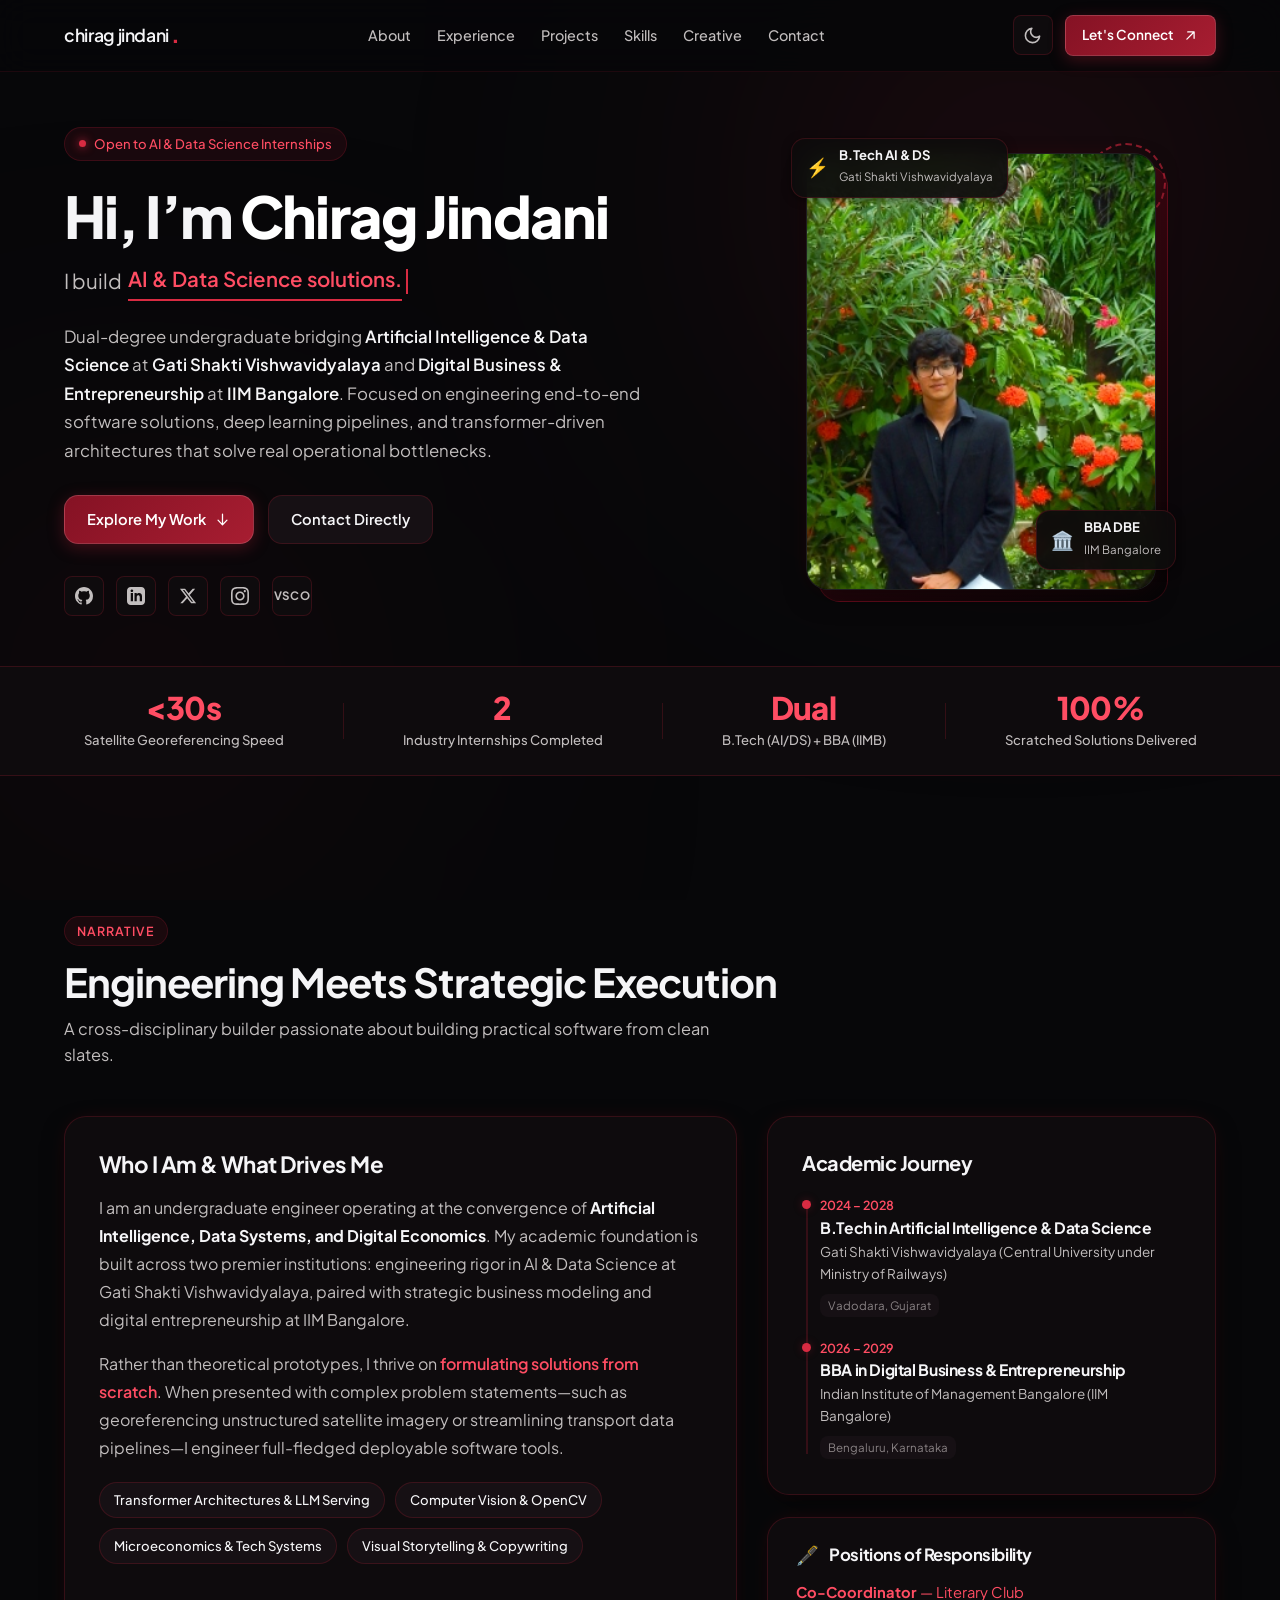
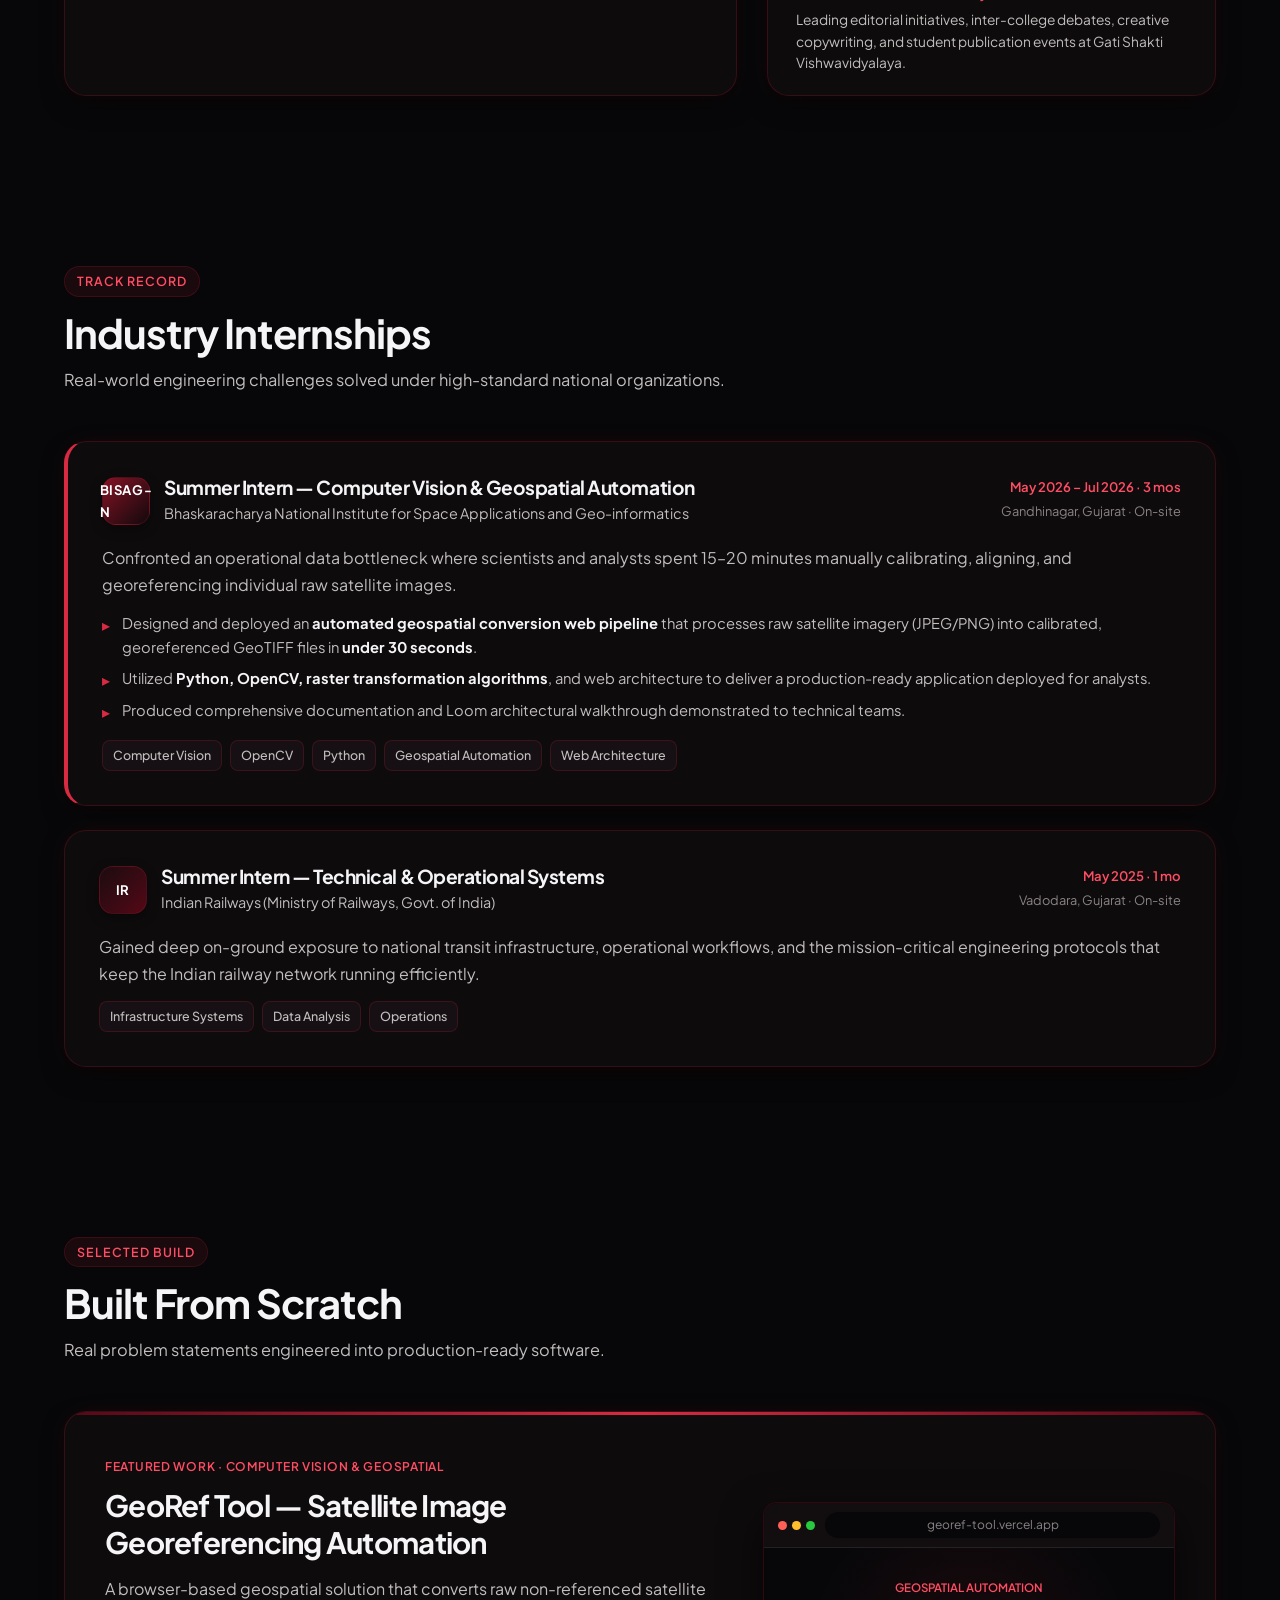
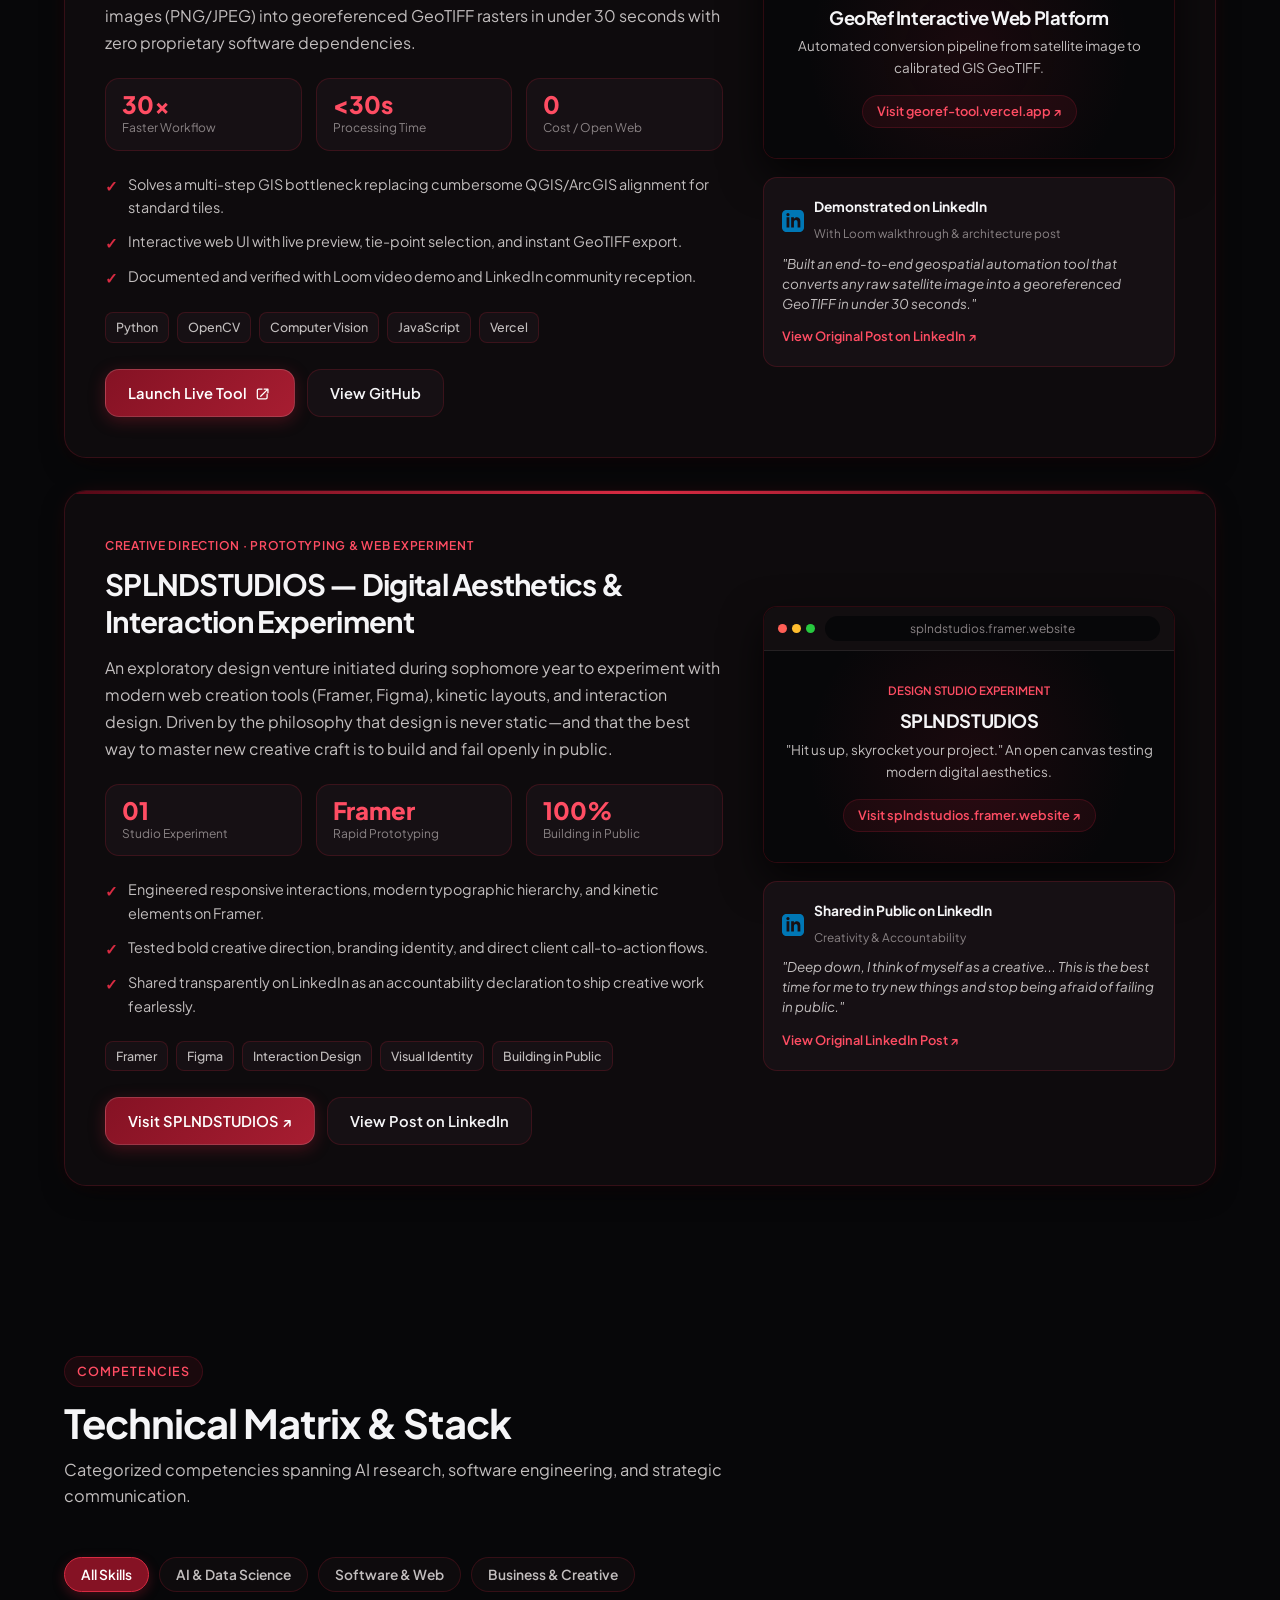
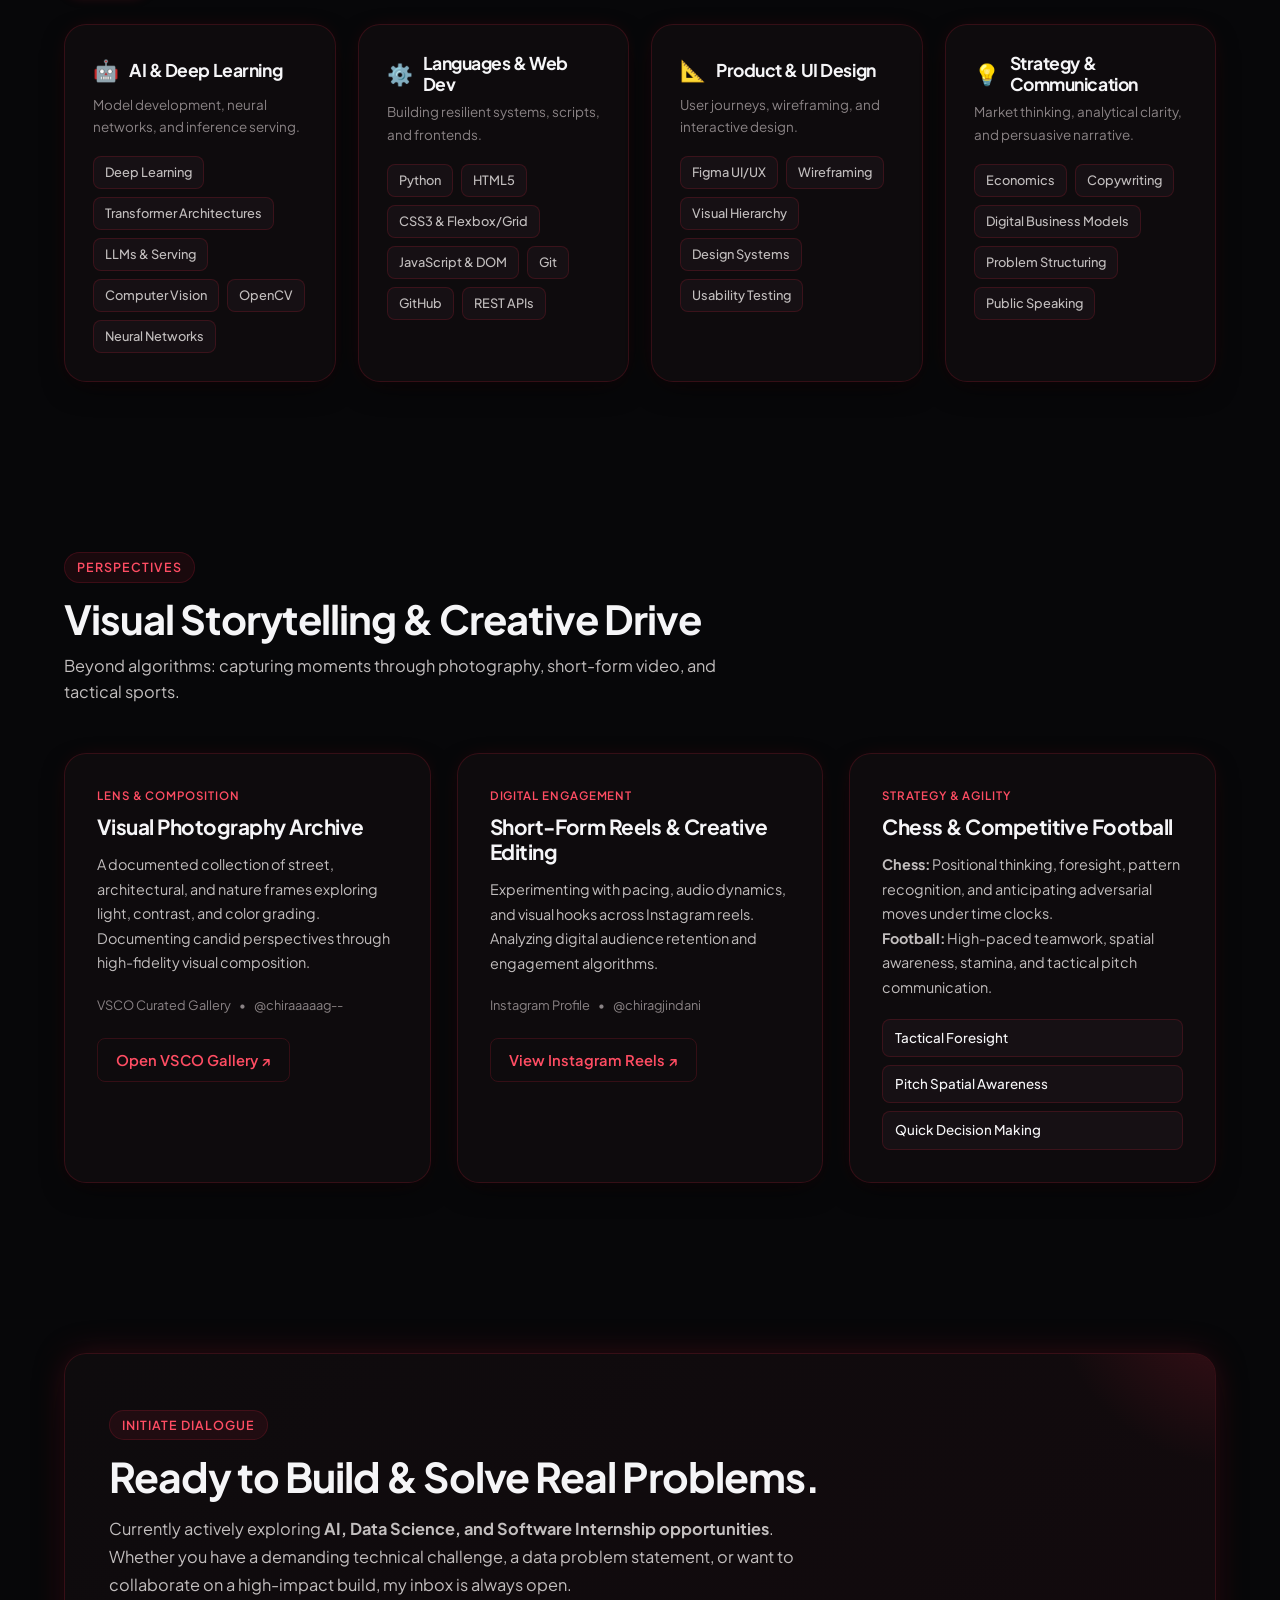
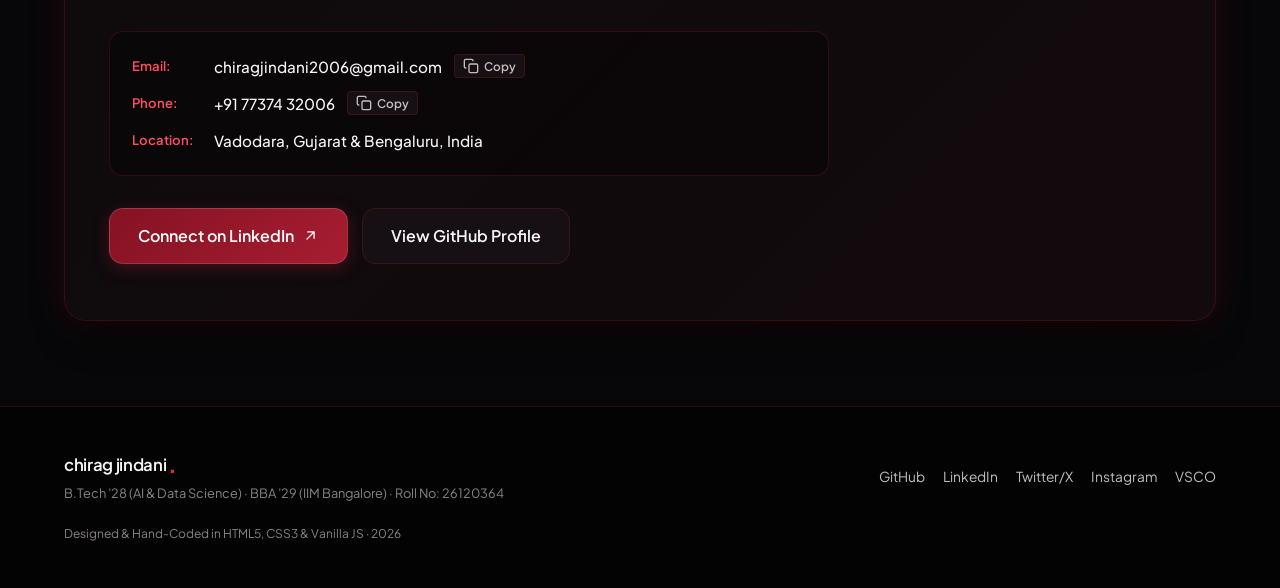
==== commit 14561643: "Add SPLNDSTUDIOS project showcase and building-in-public initiative" ====
--- a/index.html
+++ b/index.html
@@ -475,6 +475,109 @@
             </div>
           </div>
         </article>
+
+        <!-- Featured Project 02: SPLNDSTUDIOS -->
+        <article class="project-showcase splnd-showcase">
+          <div class="project-grid">
+            <div class="project-info">
+              <div class="project-header-pill">CREATIVE DIRECTION · PROTOTYPING &amp; WEB EXPERIMENT</div>
+              <h3 class="project-title">SPLNDSTUDIOS — Digital Aesthetics &amp; Interaction Experiment</h3>
+              <p class="project-lead">
+                An exploratory design venture initiated during sophomore year to experiment with modern web creation tools 
+                (Framer, Figma), kinetic layouts, and interaction design. Driven by the philosophy that design is never static—and 
+                that the best way to master new creative craft is to build and fail openly in public.
+              </p>
+
+              <div class="project-metrics">
+                <div class="pm-box">
+                  <strong>01</strong>
+                  <span>Studio Experiment</span>
+                </div>
+                <div class="pm-box">
+                  <strong>Framer</strong>
+                  <span>Rapid Prototyping</span>
+                </div>
+                <div class="pm-box">
+                  <strong>100%</strong>
+                  <span>Building in Public</span>
+                </div>
+              </div>
+
+              <div class="project-bullet-points">
+                <div class="pb-item">
+                  <span class="pb-check">✓</span>
+                  <span>Engineered responsive interactions, modern typographic hierarchy, and kinetic elements on Framer.</span>
+                </div>
+                <div class="pb-item">
+                  <span class="pb-check">✓</span>
+                  <span>Tested bold creative direction, branding identity, and direct client call-to-action flows.</span>
+                </div>
+                <div class="pb-item">
+                  <span class="pb-check">✓</span>
+                  <span>Shared transparently on LinkedIn as an accountability declaration to ship creative work fearlessly.</span>
+                </div>
+              </div>
+
+              <div class="project-tech-stack">
+                <span class="tag">Framer</span>
+                <span class="tag">Figma</span>
+                <span class="tag">Interaction Design</span>
+                <span class="tag">Visual Identity</span>
+                <span class="tag">Building in Public</span>
+              </div>
+
+              <div class="project-actions">
+                <a href="https://splndstudios.framer.website" target="_blank" rel="noopener noreferrer" class="btn btn-primary">
+                  <span>Visit SPLNDSTUDIOS ↗</span>
+                </a>
+                <a href="https://www.linkedin.com/in/chirag-jindani-3785201b8/" target="_blank" rel="noopener noreferrer" class="btn btn-secondary">
+                  <span>View Post on LinkedIn</span>
+                </a>
+              </div>
+            </div>
+
+            <!-- Project Visual & Proof Pane -->
+            <div class="project-visual-pane">
+              <div class="preview-browser-frame">
+                <div class="browser-header">
+                  <div class="browser-dots">
+                    <span class="dot dot-red"></span>
+                    <span class="dot dot-yellow"></span>
+                    <span class="dot dot-green"></span>
+                  </div>
+                  <div class="browser-address">splndstudios.framer.website</div>
+                </div>
+                <div class="browser-body">
+                  <div class="browser-hero-preview">
+                    <div class="preview-badge">DESIGN STUDIO EXPERIMENT</div>
+                    <h4>SPLNDSTUDIOS</h4>
+                    <p>"Hit us up, skyrocket your project." An open canvas testing modern digital aesthetics.</p>
+                    <a href="https://splndstudios.framer.website" target="_blank" rel="noopener noreferrer" class="preview-link-chip">
+                      <span>Visit splndstudios.framer.website ↗</span>
+                    </a>
+                  </div>
+                </div>
+              </div>
+
+              <!-- LinkedIn Proof Card -->
+              <div class="proof-card">
+                <div class="proof-header">
+                  <svg class="linkedin-blue-icon" viewBox="0 0 24 24" fill="currentColor">
+                    <path d="M19 0h-14c-2.761 0-5 2.239-5 5v14c0 2.761 2.239 5 5 5h14c2.762 0 5-2.239 5-5v-14c0-2.761-2.238-5-5-5zm-11 19h-3v-11h3v11zm-1.5-12.268c-.966 0-1.75-.79-1.75-1.764s.784-1.764 1.75-1.764 1.75.79 1.75 1.764-.783 1.764-1.75 1.764zm13.5 12.268h-3v-5.604c0-3.368-4-3.113-4 0v5.604h-3v-11h3v1.765c1.396-2.586 7-2.777 7 2.476v6.759z"/>
+                  </svg>
+                  <div>
+                    <strong>Shared in Public on LinkedIn</strong>
+                    <small>Creativity &amp; Accountability</small>
+                  </div>
+                </div>
+                <p class="proof-text">"Deep down, I think of myself as a creative... This is the best time for me to try new things and stop being afraid of failing in public."</p>
+                <a href="https://www.linkedin.com/in/chirag-jindani-3785201b8/" target="_blank" rel="noopener noreferrer" class="proof-action">
+                  <span>View Original LinkedIn Post ↗</span>
+                </a>
+              </div>
+            </div>
+          </div>
+        </article>
       </div>
     </section>
 
--- a/style.css
+++ b/style.css
@@ -1175,6 +1175,11 @@
   box-shadow: var(--shadow-card);
   position: relative;
   overflow: hidden;
+  margin-bottom: 32px;
+}
+
+.project-showcase:last-child {
+  margin-bottom: 0;
 }
 
 .project-showcase::before {
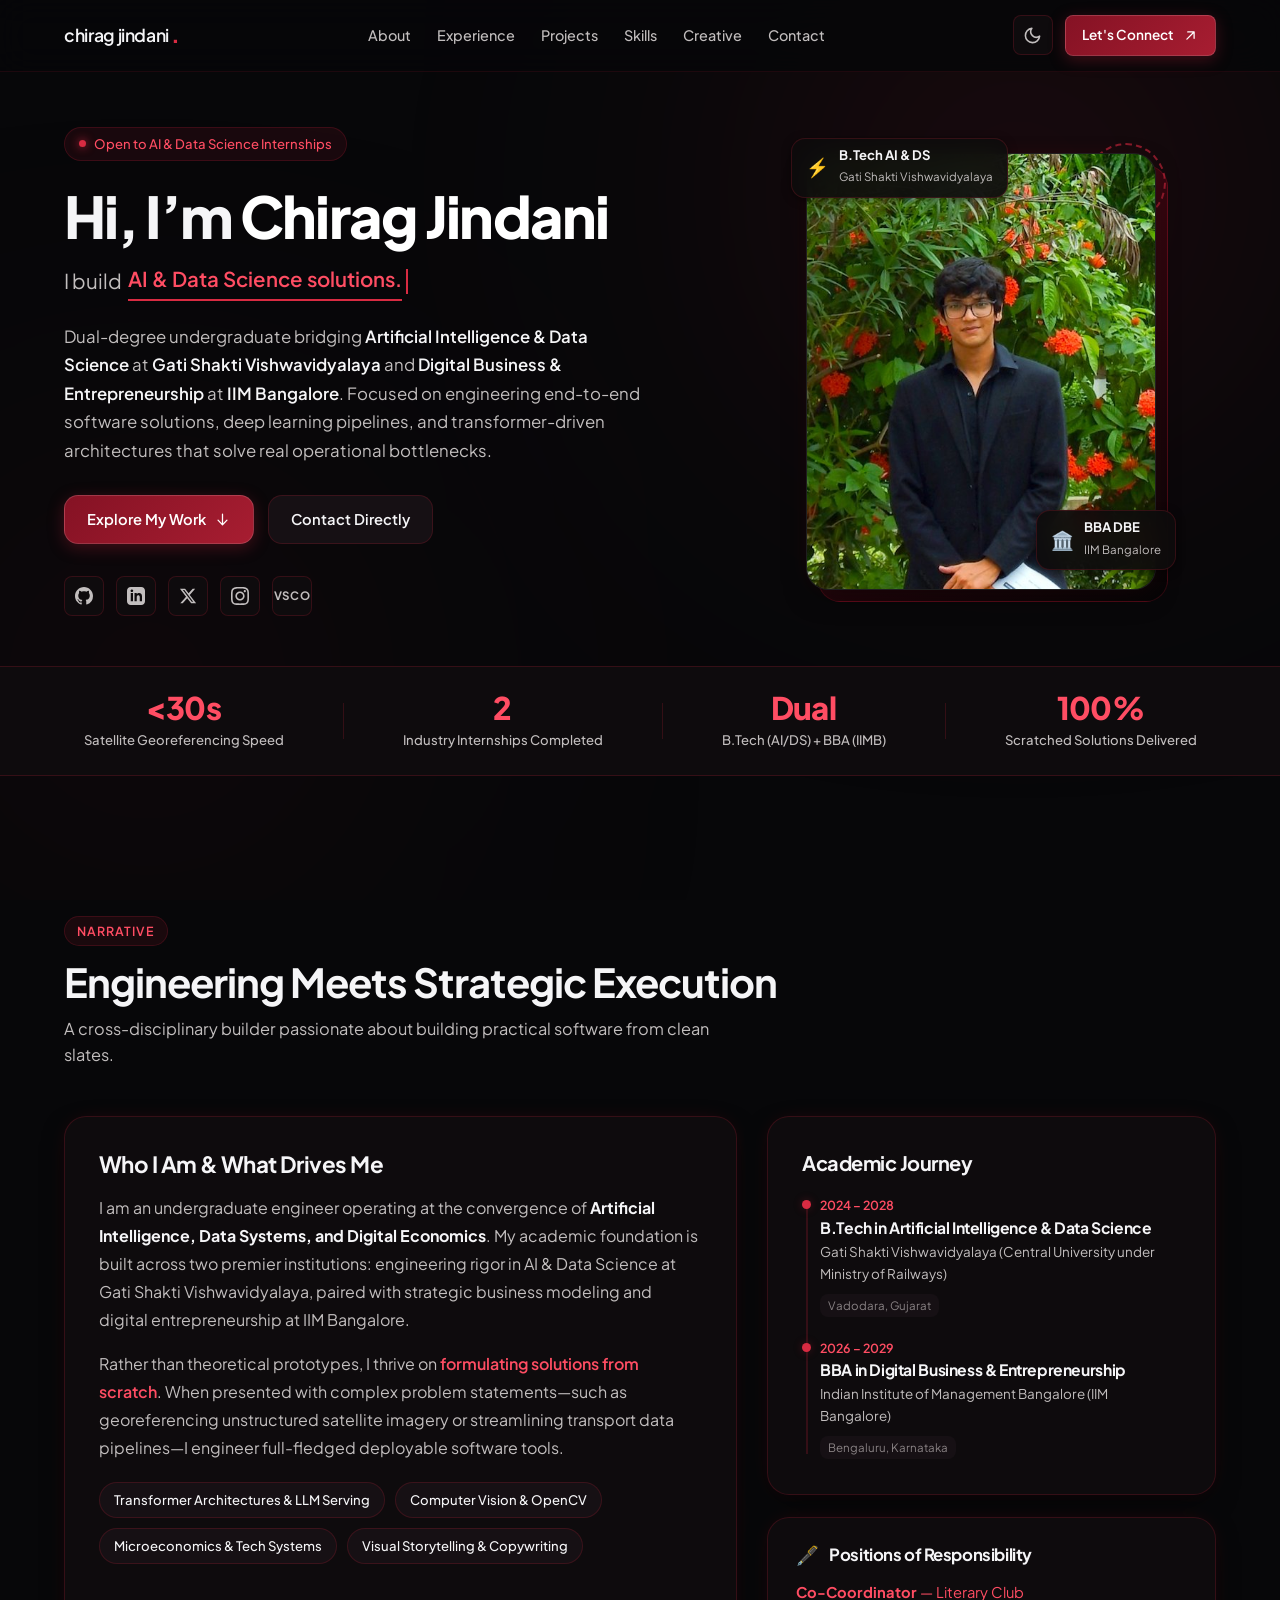
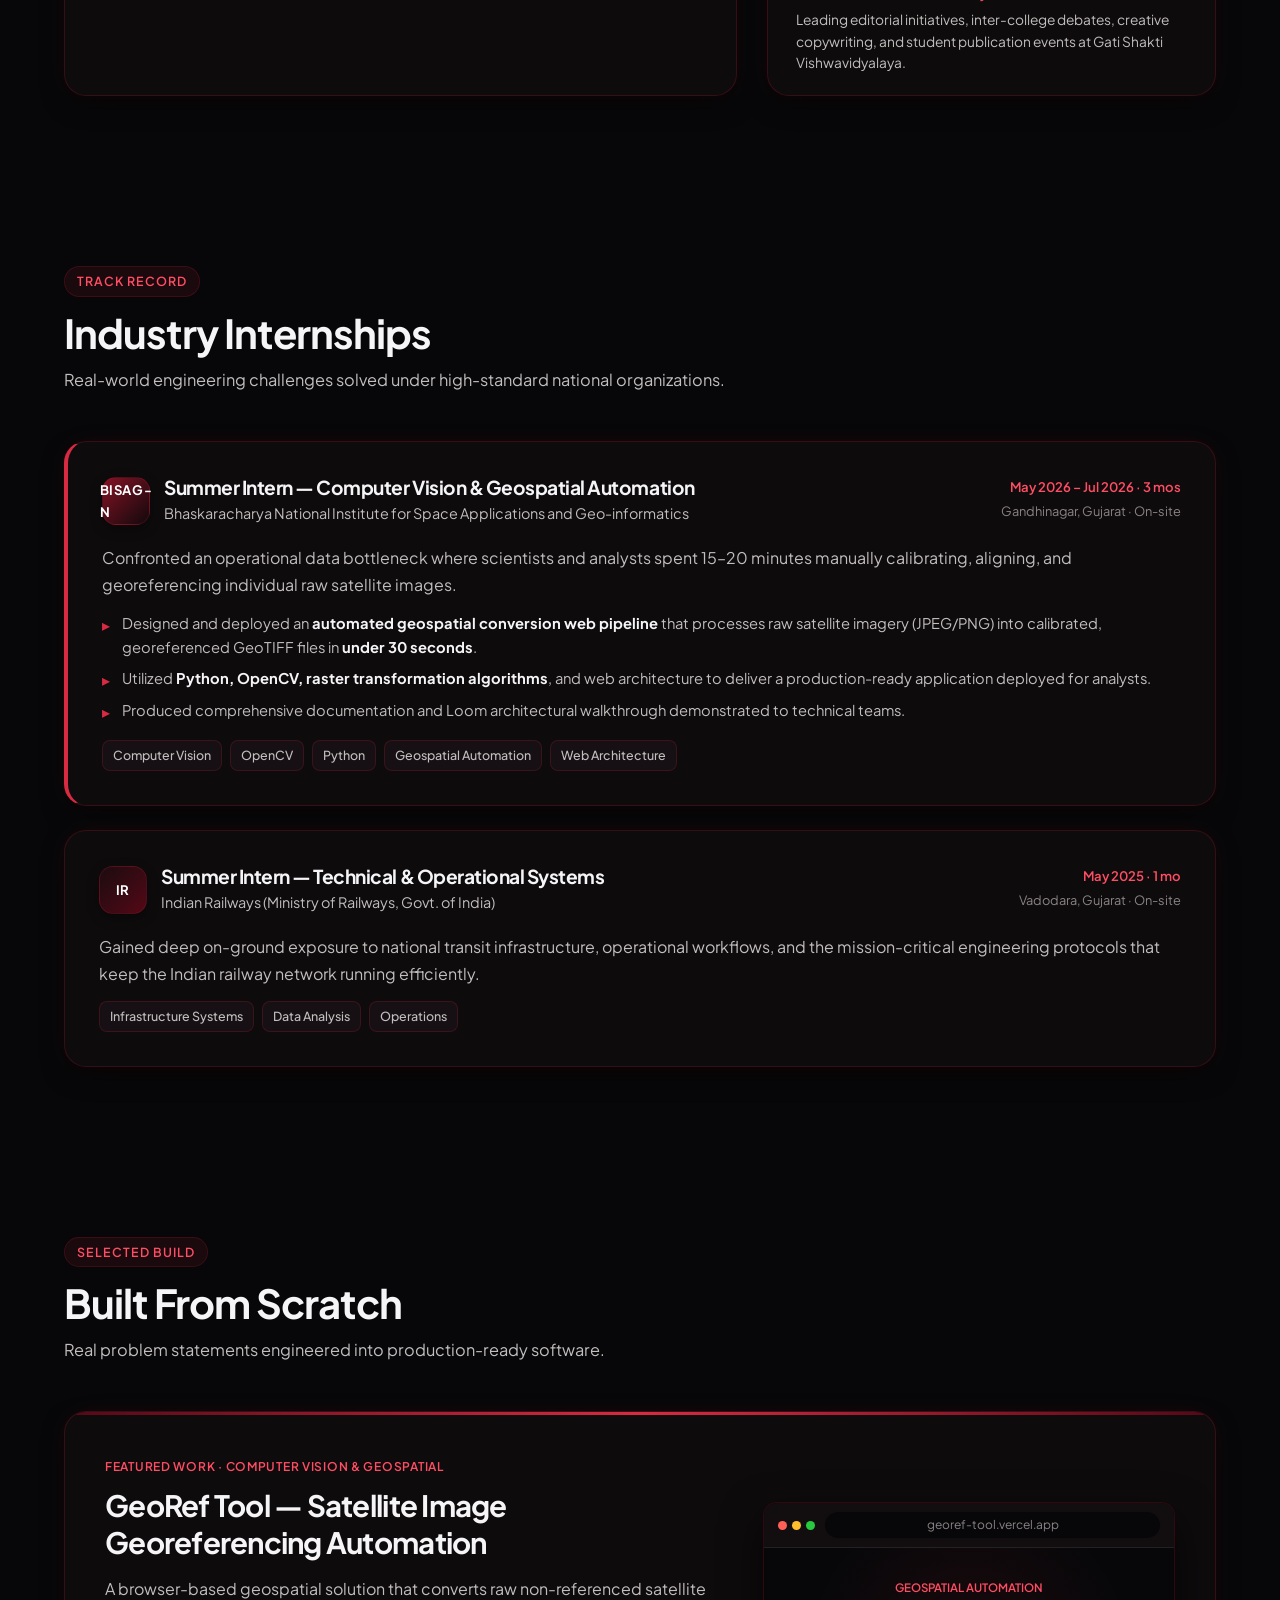
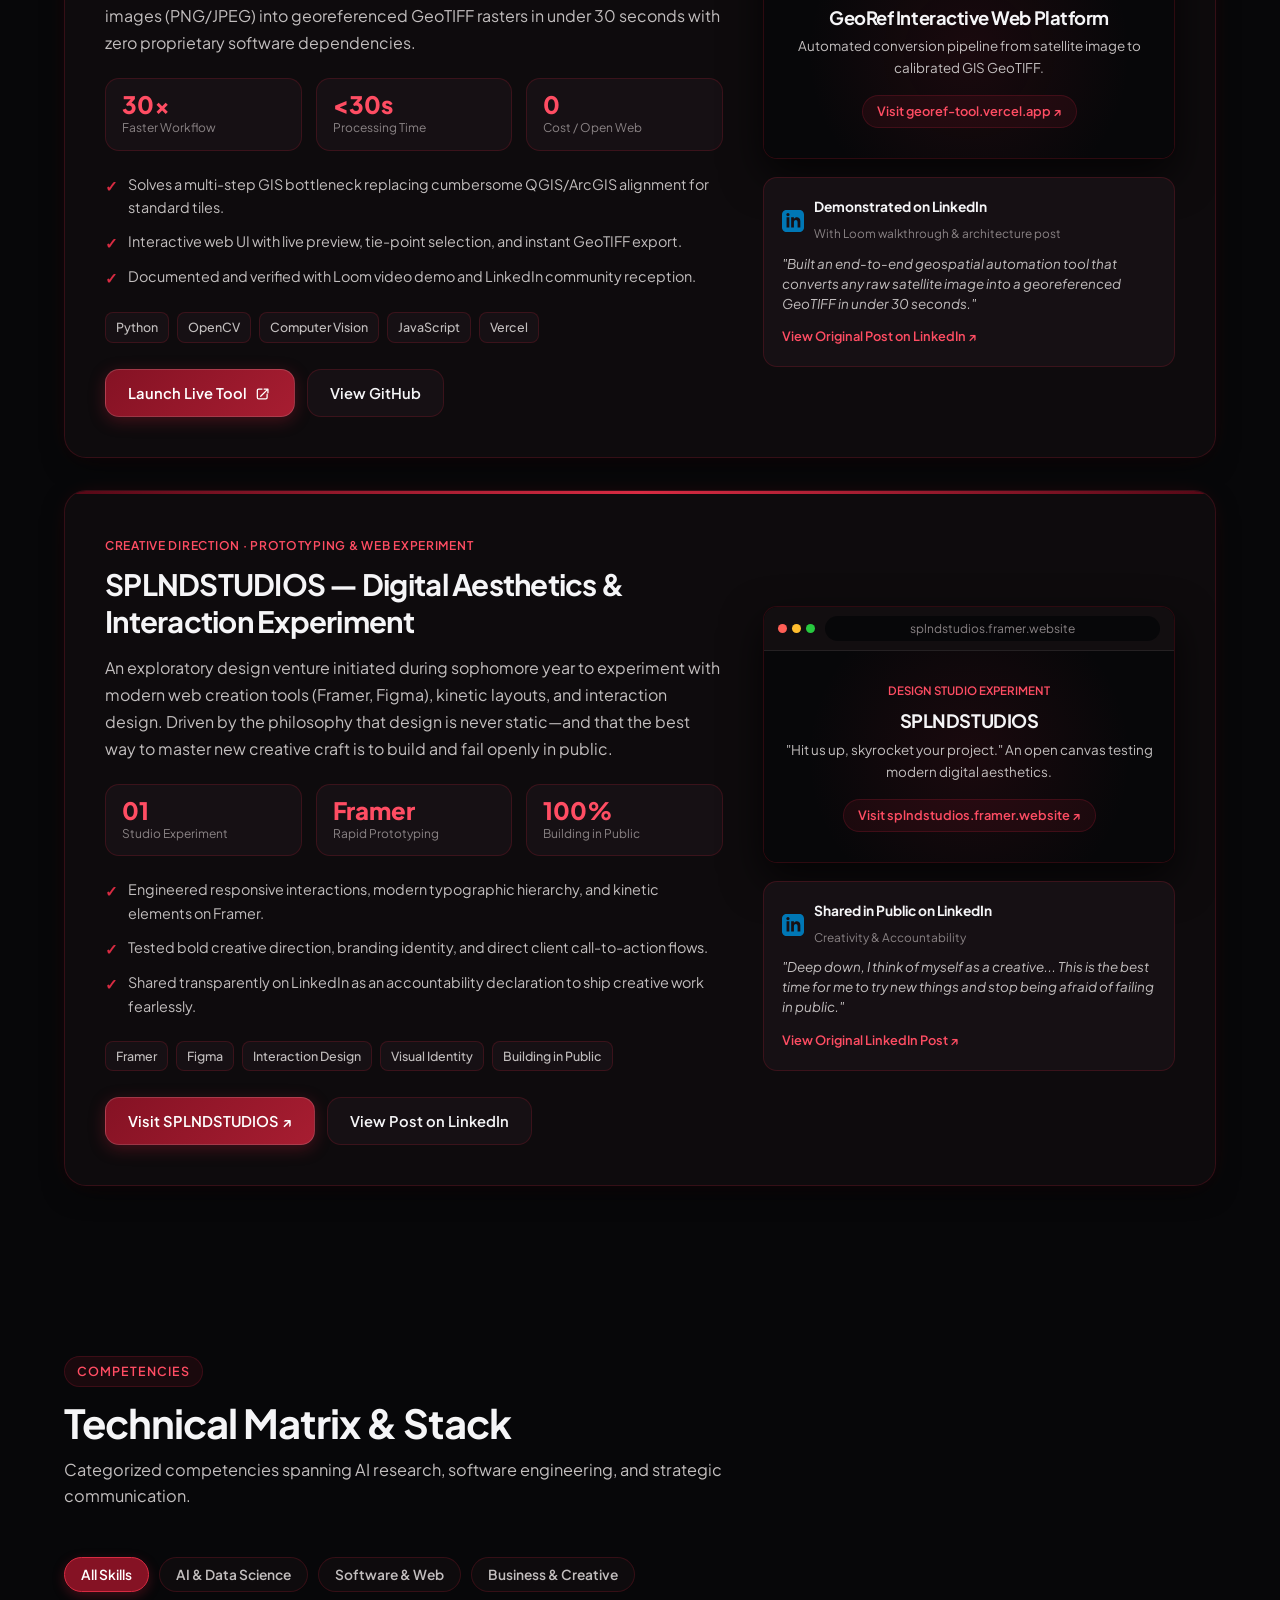
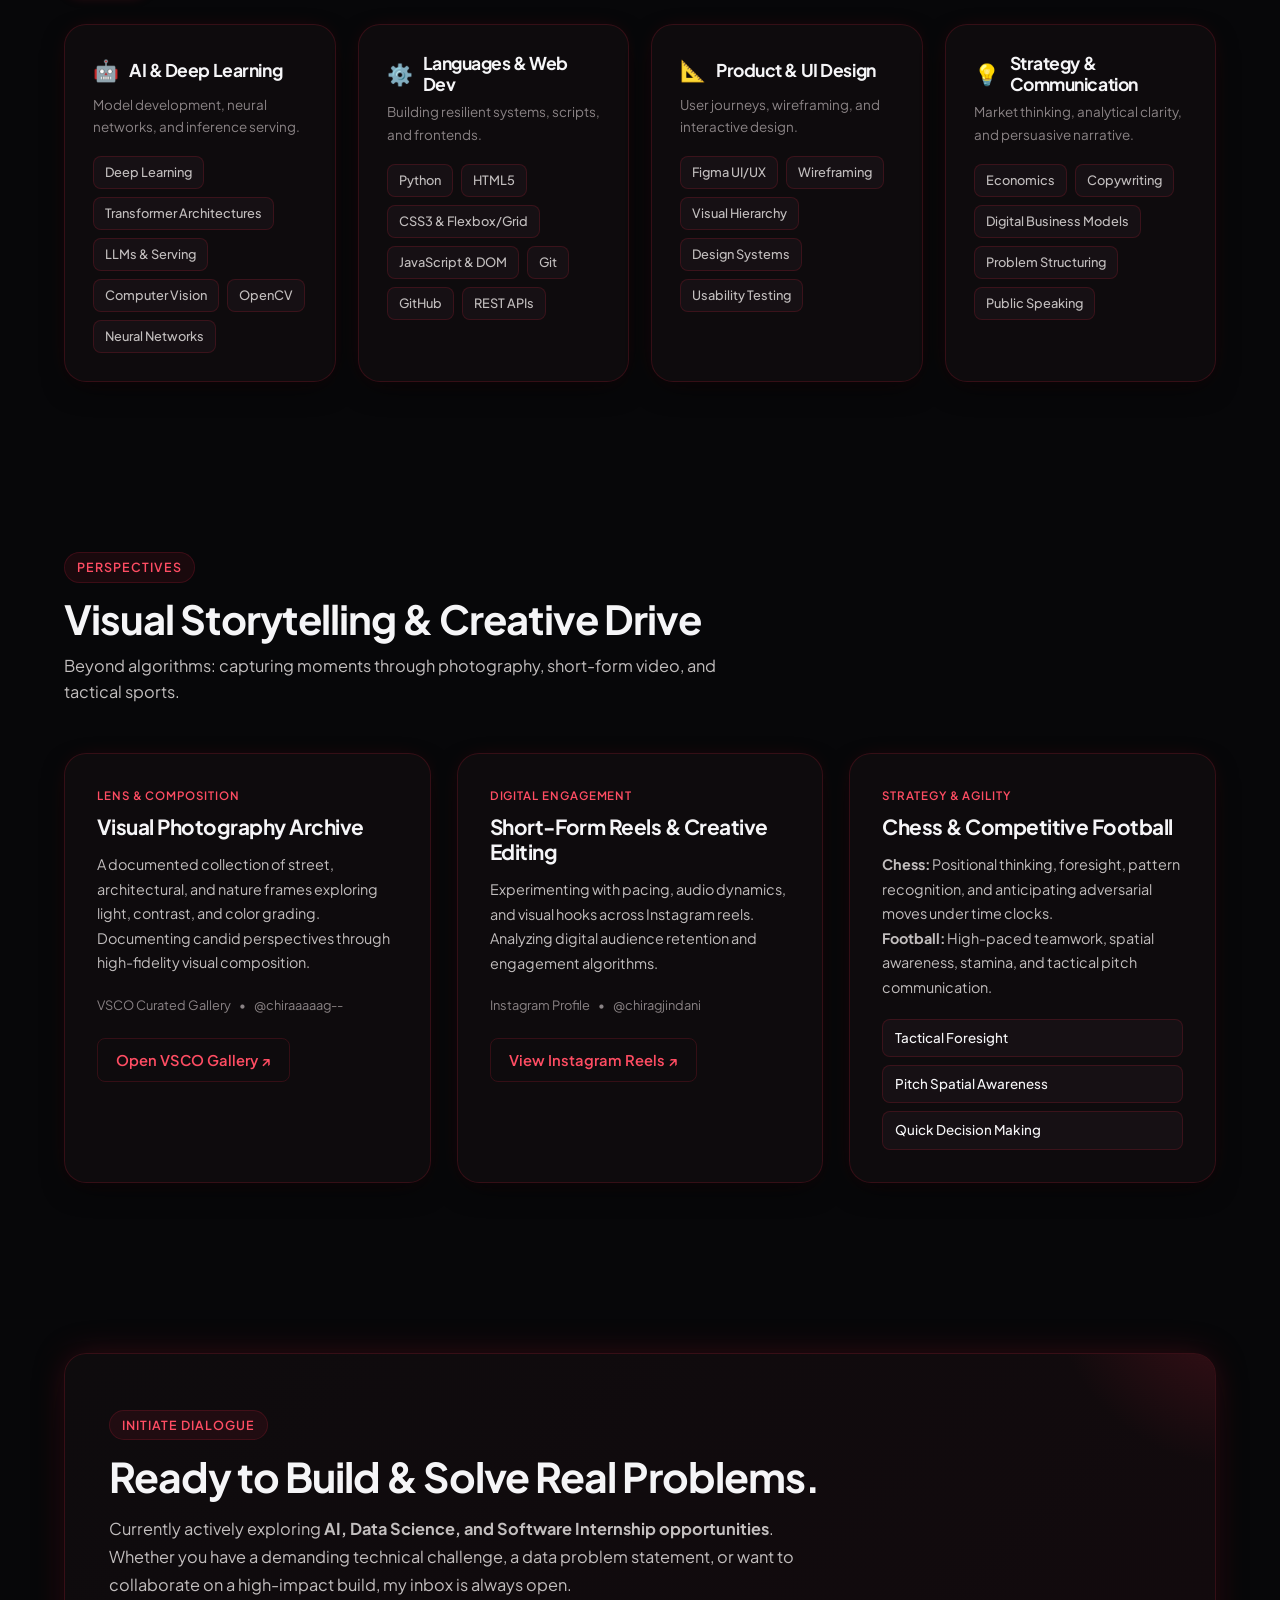
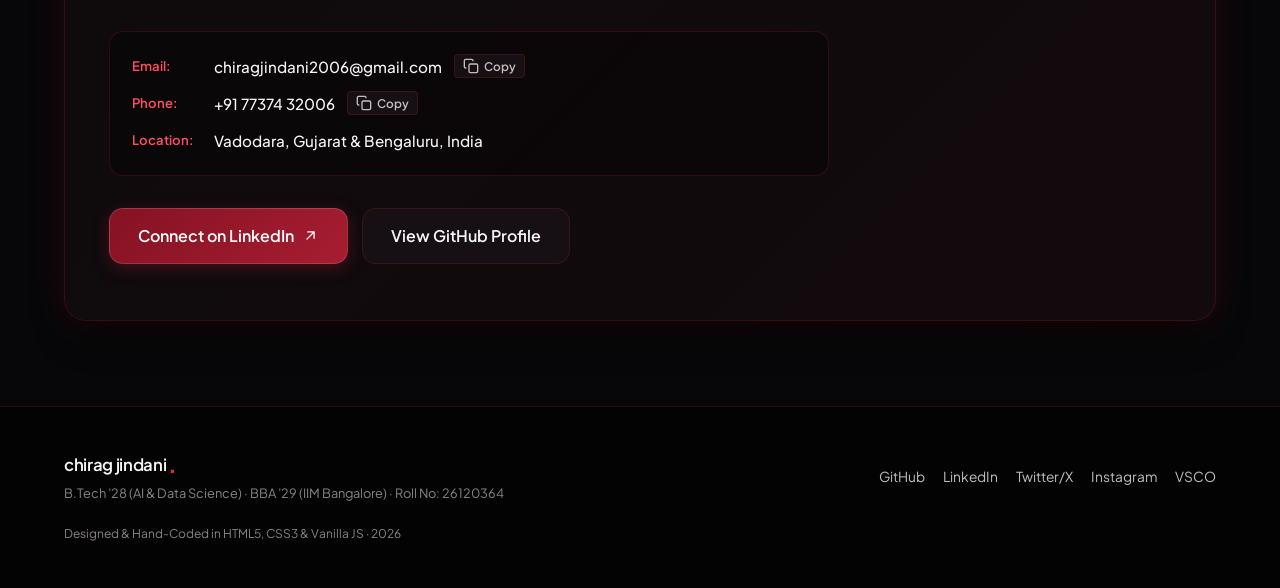
==== commit 099a5a7d: "Update profile photo on website and embed cleanly in submission report PDF" ====
--- a/index.html
+++ b/index.html
@@ -167,7 +167,7 @@
             <div class="portrait-backdrop-monolith"></div>
             <div class="portrait-crimson-ring"></div>
             <div class="portrait-image-wrapper">
-              <img src="images/chirag-portrait-2.jpg" alt="Chirag Jindani profile portrait" class="portrait-photo">
+              <img src="images/chirag-profile.jpg" alt="Chirag Jindani profile portrait" class="portrait-photo">
             </div>
 
             <!-- Floating Credential Badges -->
--- a/style.css
+++ b/style.css
@@ -749,14 +749,12 @@
   width: 100%;
   height: 100%;
   object-fit: cover;
-  object-position: center 54%;
-  transform: scale(2.05);
-  transform-origin: center 54%;
+  object-position: center top;
   transition: transform var(--transition-smooth);
 }
 
 .portrait-stage:hover .portrait-photo {
-  transform: scale(2.15);
+  transform: scale(1.03);
 }
 
 /* Floating Badges */
